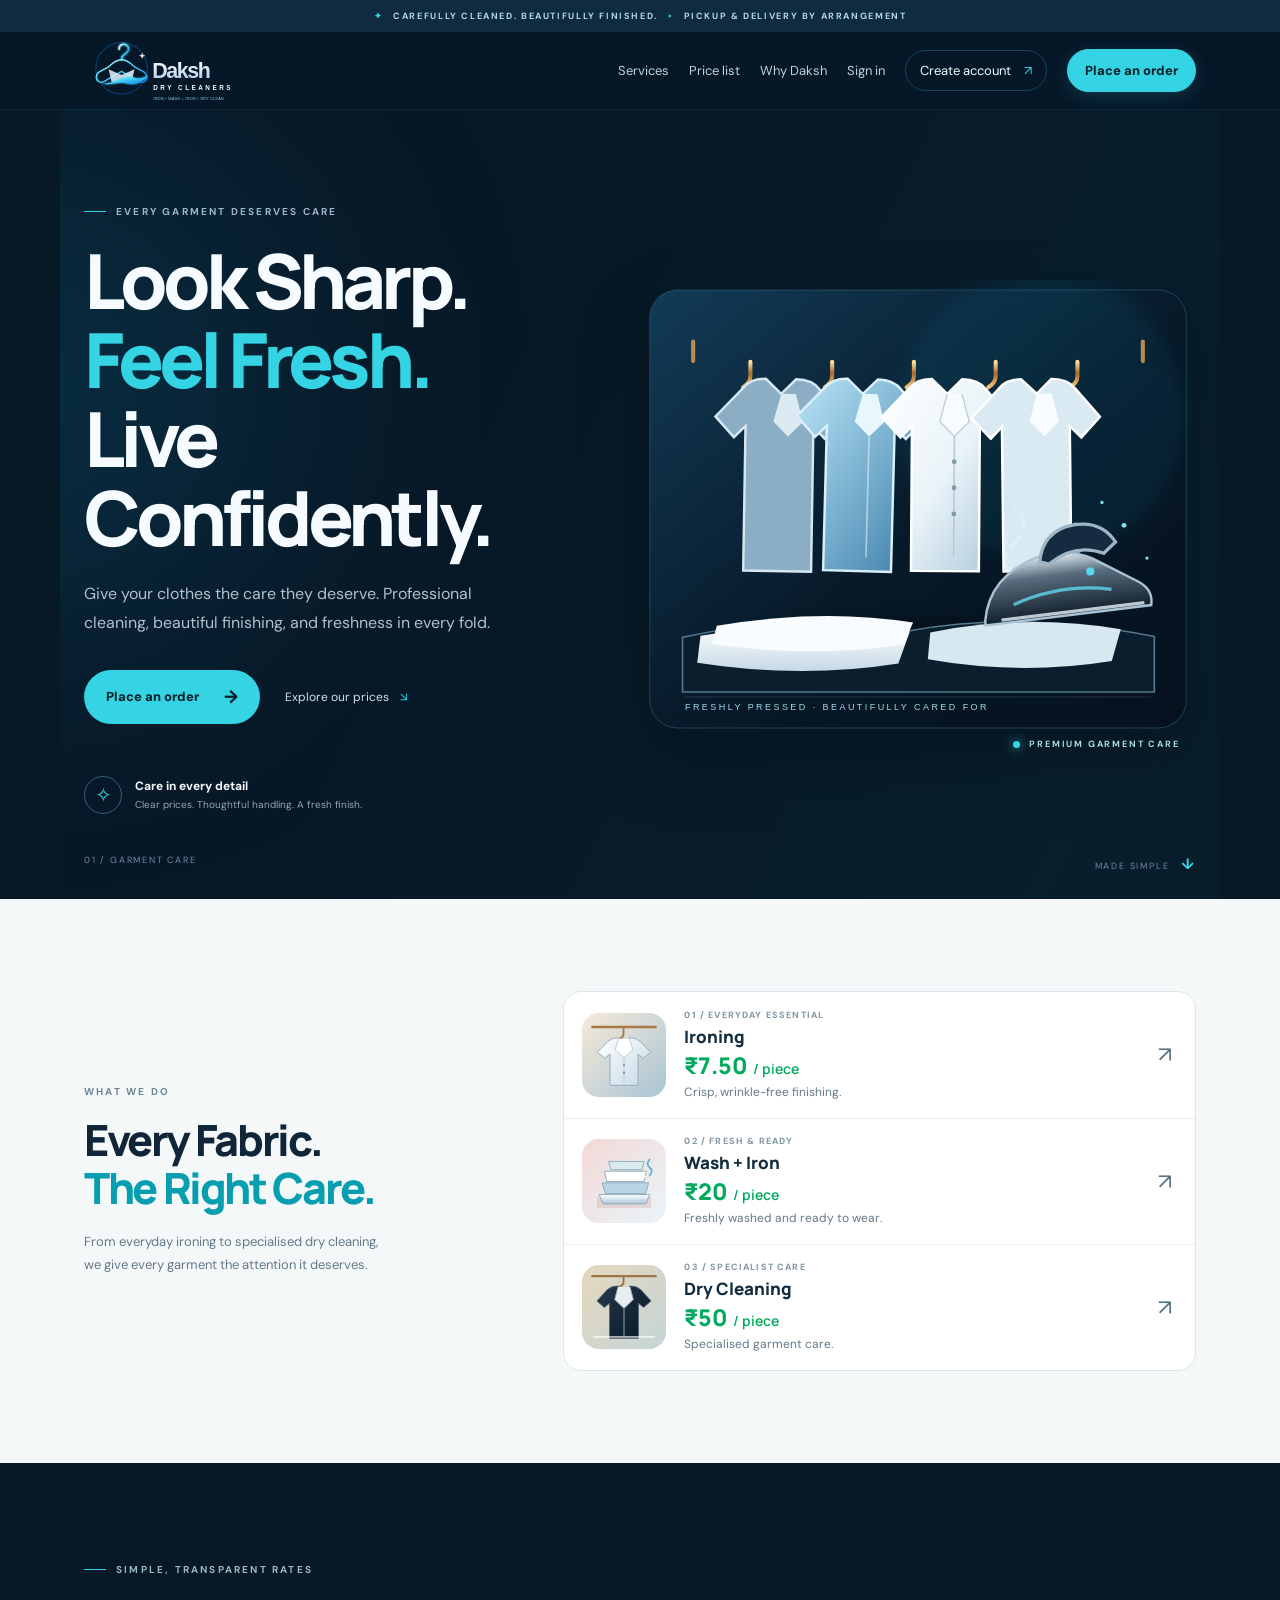
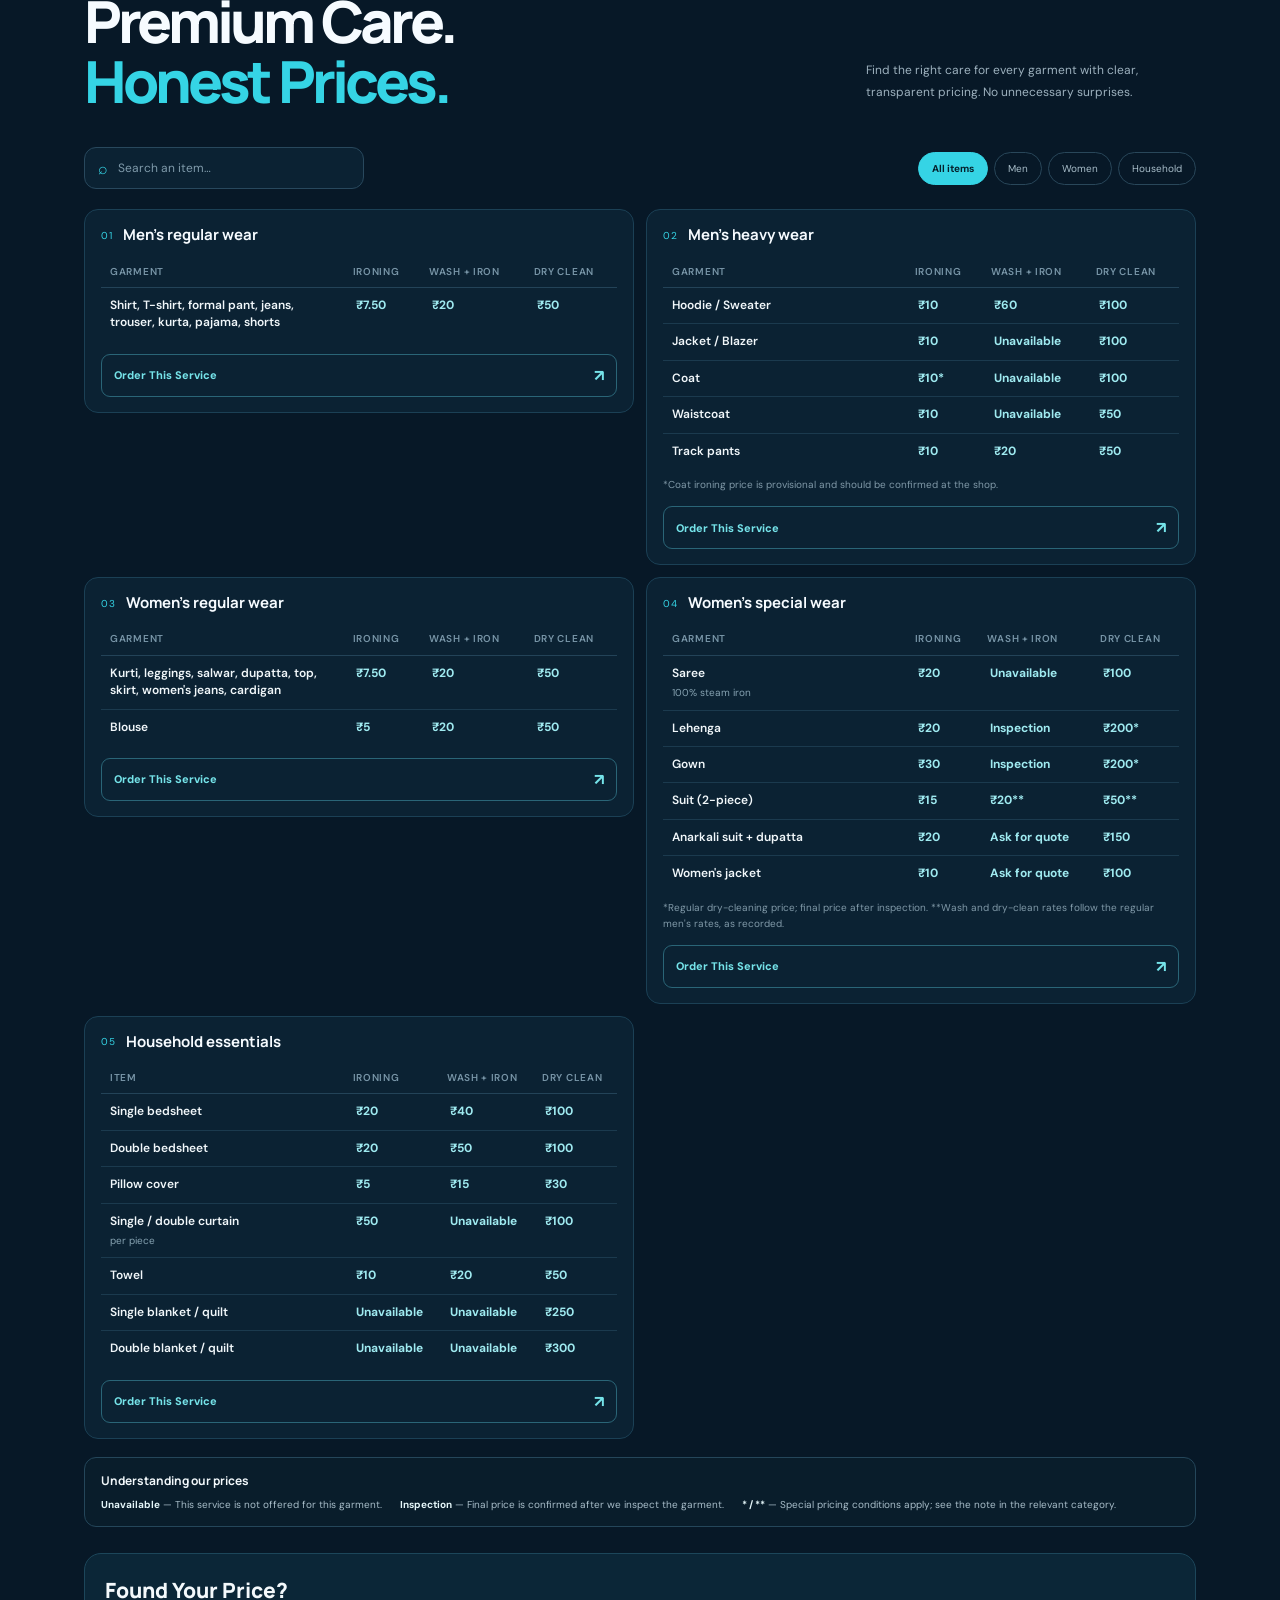
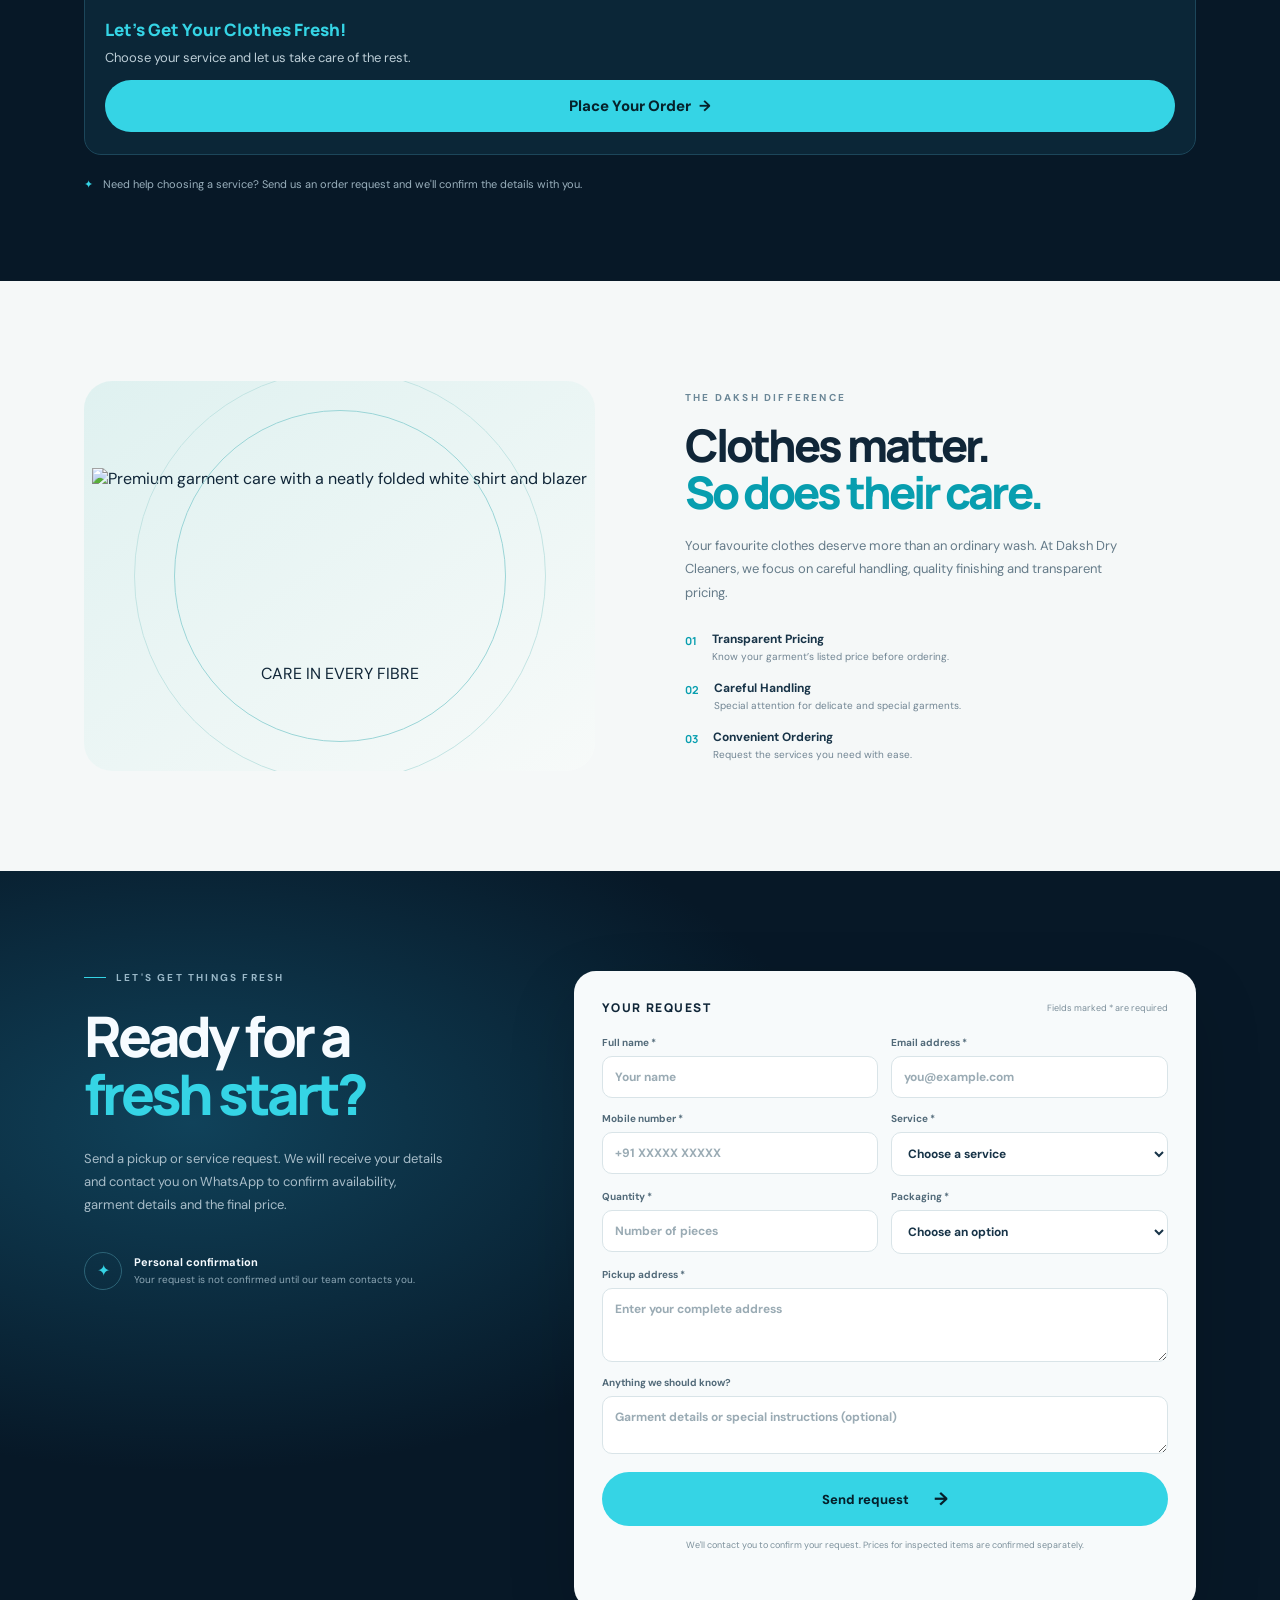
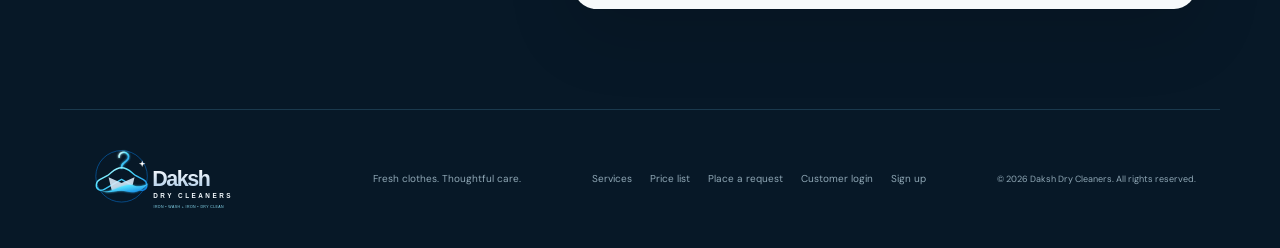
==== index.html @ 6910e859 "Replace about graphic and refine brand benefits" ====
<!doctype html>
<html lang="en">
<head>
  <meta charset="utf-8">
  <meta name="viewport" content="width=device-width, initial-scale=1">
  <meta name="theme-color" content="#071827">
  <meta name="description" content="Daksh Dry Cleaners — thoughtful garment care, transparent pricing and convenient order requests.">
  <title>Daksh Dry Cleaners | Fresh clothes, made simple</title>
  <link rel="preconnect" href="https://fonts.googleapis.com">
  <link rel="preconnect" href="https://fonts.gstatic.com" crossorigin>
  <link href="https://fonts.googleapis.com/css2?family=DM+Sans:wght@400;500;600;700&family=Manrope:wght@400;500;600;700;800&display=swap" rel="stylesheet">
  <link rel="icon" type="image/svg+xml" href="assets/daksh-logo.svg">
  <link rel="stylesheet" href="style.css">
</head>
<body>
  <div class="announcement"><span class="sparkle">✦</span> CAREFULLY CLEANED. BEAUTIFULLY FINISHED. <span class="announcement-dot">•</span> PICKUP & DELIVERY BY ARRANGEMENT</div>
  <header class="site-header">
    <a class="brand" href="#home" aria-label="Daksh Dry Cleaners home">
      <img class="brand-logo" src="assets/daksh-logo.svg" alt="Daksh Dry Cleaners">
      
    </a>
    <button class="menu-toggle" id="menuToggle" aria-label="Toggle navigation" aria-expanded="false">☰</button>
    <nav class="main-nav" id="mainNav">
      <a href="#services">Services</a><a href="#pricing">Price list</a><a href="#about">Why Daksh</a><a href="login.html">Sign in</a><a href="signup.html" class="nav-cta nav-secondary">Create account <span>↗</span></a><a href="#order" class="nav-cta nav-order">Place an order</a>
    </nav>
  </header>

  <main id="home">
    <section class="hero dark-section">
      <div class="hero-copy">
        <p class="eyebrow"><span></span> EVERY GARMENT DESERVES CARE</p>
        <h1>Look Sharp.<br><em>Feel Fresh.</em><br>Live Confidently.</h1>
        <p class="hero-lead">Give your clothes the care they deserve. Professional cleaning, beautiful finishing, and freshness in every fold.</p>
        <div class="hero-actions"><a class="button button-primary" href="#order">Place an order <span>→</span></a><a class="text-link" href="#pricing">Explore our prices <span>↘</span></a></div>
        <div class="hero-proof"><div class="proof-mark">✧</div><p><strong>Care in every detail</strong><small>Clear prices. Thoughtful handling. A fresh finish.</small></p></div>
      </div>
      <div class="hero-art laundry-hero-art" aria-label="Freshly pressed shirts on hangers beside a steaming iron">
        <img class="laundry-showcase" src="assets/laundry-showcase.svg" alt="Fresh shirts on hangers and a professional steam iron">
        <div class="showcase-caption"><span class="caption-dot"></span> PREMIUM GARMENT CARE</div>
      </div>
      <div class="hero-bottom"><span>01 / GARMENT CARE</span><span>MADE SIMPLE <b>↓</b></span></div>
    </section>

    <section class="service-strip light-section" id="services">
      <div class="section-intro"><p class="eyebrow eyebrow-light">WHAT WE DO</p><h2>Every Fabric.<br><em>The Right Care.</em></h2><p>From everyday ironing to specialised dry cleaning, we give every garment the attention it deserves.</p></div>
      <div class="service-grid service-list">
        <article class="service-tile service-card">
          <img class="service-photo" src="assets/service-ironing.svg" alt="Crisp white shirt ready for ironing">
          <div class="service-card-copy"><span class="service-number">01 / EVERYDAY ESSENTIAL</span><h3>Ironing</h3><strong class="service-price">₹7.50 <small>/ piece</small></strong><p>Crisp, wrinkle-free finishing.</p></div>
          <a class="service-arrow" href="#order" data-service="Iron" aria-label="Order ironing">↗</a>
        </article>
        <article class="service-tile service-card">
          <img class="service-photo" src="assets/service-wash.svg" alt="Freshly washed and neatly folded clothes">
          <div class="service-card-copy"><span class="service-number">02 / FRESH & READY</span><h3>Wash + Iron</h3><strong class="service-price">₹20 <small>/ piece</small></strong><p>Freshly washed and ready to wear.</p></div>
          <a class="service-arrow" href="#order" data-service="Wash" aria-label="Order wash and iron">↗</a>
        </article>
        <article class="service-tile service-card">
          <img class="service-photo" src="assets/service-dryclean.svg" alt="A dark formal garment prepared for dry cleaning">
          <div class="service-card-copy"><span class="service-number">03 / SPECIALIST CARE</span><h3>Dry Cleaning</h3><strong class="service-price">₹50 <small>/ piece</small></strong><p>Specialised garment care.</p></div>
          <a class="service-arrow" href="#order" data-service="Dry Clean" aria-label="Order dry cleaning">↗</a>
        </article>
      </div>
    </section>

    <section class="pricing-section dark-section" id="pricing">
      <div class="pricing-heading"><div><p class="eyebrow"><span></span> SIMPLE, TRANSPARENT RATES</p><h2>Premium Care.<br><em>Honest Prices.</em></h2></div><p>Find the right care for every garment with clear, transparent pricing. No unnecessary surprises.</p></div>
      <div class="price-controls">
        <label class="search-wrap"><span>⌕</span><input id="priceSearch" type="search" placeholder="Search an item…"></label>
        <div class="category-tabs" role="group" aria-label="Filter price list">
          <button class="category-tab active" data-category="all">All items</button><button class="category-tab" data-category="men">Men</button><button class="category-tab" data-category="women">Women</button><button class="category-tab" data-category="home">Household</button>
        </div>
      </div>
      <div id="priceGroups" class="price-groups" aria-live="polite">
        <section class="price-group" data-group="men"><div class="group-title"><span>01</span><h3>Men's regular wear</h3></div><div class="table-scroll"><table><thead><tr><th>Garment</th><th>Ironing</th><th>Wash + iron</th><th>Dry clean</th></tr></thead><tbody>
          <tr><td>Shirt, T-shirt, formal pant, jeans, trouser, kurta, pajama, shorts</td><td>₹7.50</td><td>₹20</td><td>₹50</td></tr>
        </tbody></table></div><a class="price-order-link" href="#order" data-price-group>Order This Service <span>↗</span></a></section>
        <section class="price-group" data-group="men"><div class="group-title"><span>02</span><h3>Men's heavy wear</h3></div><div class="table-scroll"><table><thead><tr><th>Garment</th><th>Ironing</th><th>Wash + iron</th><th>Dry clean</th></tr></thead><tbody>
          <tr><td>Hoodie / Sweater</td><td>₹10</td><td>₹60</td><td>₹100</td></tr><tr><td>Jacket / Blazer</td><td>₹10</td><td>Unavailable</td><td>₹100</td></tr><tr><td>Coat</td><td>₹10*</td><td>Unavailable</td><td>₹100</td></tr><tr><td>Waistcoat</td><td>₹10</td><td>Unavailable</td><td>₹50</td></tr><tr><td>Track pants</td><td>₹10</td><td>₹20</td><td>₹50</td></tr>
        </tbody></table></div><p class="table-note">*Coat ironing price is provisional and should be confirmed at the shop.</p><a class="price-order-link" href="#order" data-price-group>Order This Service <span>↗</span></a></section>
        <section class="price-group" data-group="women"><div class="group-title"><span>03</span><h3>Women's regular wear</h3></div><div class="table-scroll"><table><thead><tr><th>Garment</th><th>Ironing</th><th>Wash + iron</th><th>Dry clean</th></tr></thead><tbody>
          <tr><td>Kurti, leggings, salwar, dupatta, top, skirt, women's jeans, cardigan</td><td>₹7.50</td><td>₹20</td><td>₹50</td></tr><tr><td>Blouse</td><td>₹5</td><td>₹20</td><td>₹50</td></tr>
        </tbody></table></div><a class="price-order-link" href="#order" data-price-group>Order This Service <span>↗</span></a></section>
        <section class="price-group" data-group="women"><div class="group-title"><span>04</span><h3>Women's special wear</h3></div><div class="table-scroll"><table><thead><tr><th>Garment</th><th>Ironing</th><th>Wash + iron</th><th>Dry clean</th></tr></thead><tbody>
          <tr><td>Saree <small>100% steam iron</small></td><td>₹20</td><td>Unavailable</td><td>₹100</td></tr><tr><td>Lehenga</td><td>₹20</td><td>Inspection</td><td>₹200*</td></tr><tr><td>Gown</td><td>₹30</td><td>Inspection</td><td>₹200*</td></tr><tr><td>Suit (2-piece)</td><td>₹15</td><td>₹20**</td><td>₹50**</td></tr><tr><td>Anarkali suit + dupatta</td><td>₹20</td><td>Ask for quote</td><td>₹150</td></tr><tr><td>Women's jacket</td><td>₹10</td><td>Ask for quote</td><td>₹100</td></tr>
        </tbody></table></div><p class="table-note">*Regular dry-cleaning price; final price after inspection. **Wash and dry-clean rates follow the regular men's rates, as recorded.</p><a class="price-order-link" href="#order" data-price-group>Order This Service <span>↗</span></a></section>
        <section class="price-group" data-group="home"><div class="group-title"><span>05</span><h3>Household essentials</h3></div><div class="table-scroll"><table><thead><tr><th>Item</th><th>Ironing</th><th>Wash + iron</th><th>Dry clean</th></tr></thead><tbody>
          <tr><td>Single bedsheet</td><td>₹20</td><td>₹40</td><td>₹100</td></tr><tr><td>Double bedsheet</td><td>₹20</td><td>₹50</td><td>₹100</td></tr><tr><td>Pillow cover</td><td>₹5</td><td>₹15</td><td>₹30</td></tr><tr><td>Single / double curtain <small>per piece</small></td><td>₹50</td><td>Unavailable</td><td>₹100</td></tr><tr><td>Towel</td><td>₹10</td><td>₹20</td><td>₹50</td></tr><tr><td>Single blanket / quilt</td><td>Unavailable</td><td>Unavailable</td><td>₹250</td></tr><tr><td>Double blanket / quilt</td><td>Unavailable</td><td>Unavailable</td><td>₹300</td></tr>
        </tbody></table></div><a class="price-order-link" href="#order" data-price-group>Order This Service <span>↗</span></a></section>
      </div>
      <p id="priceNoResults" class="price-no-results" hidden>No garments found. Try another search or choose a different category.</p>
      <div class="pricing-legend" aria-label="Pricing terms">
        <strong>Understanding our prices</strong>
        <span><b>Unavailable</b> — This service is not offered for this garment.</span>
        <span><b>Inspection</b> — Final price is confirmed after we inspect the garment.</span>
        <span><b>* / **</b> — Special pricing conditions apply; see the note in the relevant category.</span>
      </div>
      <div class="pricing-cta">
        <h3>Found Your Price?</h3>
        <h4>Let's Get Your Clothes Fresh!</h4>
        <p>Choose your service and let us take care of the rest.</p>
        <a class="pricing-cta-button" href="#order">Place Your Order <span>→</span></a>
      </div>

      <p class="pricing-footnote"><span>✦</span> Need help choosing a service? Send us an order request and we'll confirm the details with you.</p>
    </section>

    <section class="promise-section light-section" id="about">
      <div class="promise-art promise-photo-art"><img class="promise-photo" src="https://static.wixstatic.com/media/299516_a796a33c3cb34e0bb1cefbde33486949~mv2.png/v1/fill/w_674%2Ch_606%2Cal_c%2Cq_90%2Cusm_0.66_1.00_0.01%2Cenc_avif%2Cquality_auto/DRY_CLEANING.png" alt="Premium garment care with a neatly folded white shirt and blazer"><span class="photo-label">CARE IN EVERY FIBRE</span></div>
      <div class="promise-copy"><p class="eyebrow eyebrow-light">THE DAKSH DIFFERENCE</p><h2>Clothes matter.<br><em>So does their care.</em></h2><p>Your favourite clothes deserve more than an ordinary wash. At Daksh Dry Cleaners, we focus on careful handling, quality finishing and transparent pricing.</p><div class="promise-points"><div><b>01</b><span><strong>Transparent Pricing</strong><small>Know your garment’s listed price before ordering.</small></span></div><div><b>02</b><span><strong>Careful Handling</strong><small>Special attention for delicate and special garments.</small></span></div><div><b>03</b><span><strong>Convenient Ordering</strong><small>Request the services you need with ease.</small></span></div></div></div>
    </section>

    <section class="order-section dark-section" id="order">
      <div class="order-copy"><p class="eyebrow"><span></span> LET'S GET THINGS FRESH</p><h2>Ready for a<br><em>fresh start?</em></h2><p>Send a pickup or service request. We will receive your details and contact you on WhatsApp to confirm availability, garment details and the final price.</p><div class="order-contact"><span>✦</span><p><strong>Personal confirmation</strong><small>Your request is not confirmed until our team contacts you.</small></p></div></div>
      <form id="orderForm" class="order-form">
        <div class="form-heading"><span>YOUR REQUEST</span><small>Fields marked * are required</small></div>
        <div class="form-row"><label>Full name *<input name="name" autocomplete="name" required placeholder="Your name"></label><label>Email address *<input name="email" type="email" autocomplete="email" required placeholder="you@example.com"></label></div>
        <div class="form-row"><label>Mobile number *<input name="mobile" autocomplete="tel" inputmode="tel" required placeholder="+91 XXXXX XXXXX"></label><label>Service *<select name="itemType" required><option value="">Choose a service</option><option value="Iron">Ironing</option><option value="Wash">Wash</option><option value="Dry Clean">Dry cleaning</option><option value="Other">Other / Need advice</option></select></label></div>
        <div class="form-row"><label>Quantity *<input name="quantity" type="number" min="1" step="1" required placeholder="Number of pieces"></label><label>Packaging *<select name="packaging" required><option value="">Choose an option</option><option value="No">No packaging</option><option value="Yes">Add packaging (+₹4 per order)</option></select></label></div>
        <label>Pickup address *<textarea name="address" rows="3" required placeholder="Enter your complete address"></textarea></label>
        <label>Anything we should know? <textarea name="notes" rows="2" placeholder="Garment details or special instructions (optional)"></textarea></label>
        <button class="button button-primary submit-button" type="submit">Send request <span>→</span></button>
        <p class="form-disclaimer">We'll contact you to confirm your request. Prices for inspected items are confirmed separately.</p>
        <p id="formMessage" class="form-message" role="status" aria-live="polite"></p>
      </form>
    </section>
  </main>

  <footer class="site-footer"><a class="brand footer-brand" href="#home"><img class="brand-logo footer-logo" src="assets/daksh-logo.svg" alt="Daksh Dry Cleaners"></a><p>Fresh clothes. Thoughtful care.</p><div class="footer-links"><a href="#services">Services</a><a href="#pricing">Price list</a><a href="#order">Place a request</a><a href="login.html">Customer login</a><a href="signup.html">Sign up</a></div><small>© <span id="year"></span> Daksh Dry Cleaners. All rights reserved.</small></footer>
  <script src="script.js"></script>
</body>
</html>
---- style.css ----
:root{--navy:#071827;--navy-2:#0d2639;--navy-3:#12354b;--cyan:#35d4e5;--cyan-soft:#b9f2f4;--ink:#102638;--muted:#607486;--paper:#f5f8f8;--white:#fff;--line:rgba(255,255,255,.12);--max:1160px}
*{box-sizing:border-box;margin:0;padding:0}
html{scroll-behavior:smooth;scroll-padding-top:88px}
body{font-family:"DM Sans",sans-serif;background:var(--navy);color:#f6fbff;overflow-x:hidden}
a{color:inherit;text-decoration:none}button,input,select,textarea{font:inherit}
.announcement{height:32px;display:flex;align-items:center;justify-content:center;gap:10px;padding:0 12px;background:#0e2b40;color:#b5d6e2;font-size:9px;font-weight:700;letter-spacing:.18em;text-align:center}.sparkle{color:var(--cyan)}.announcement-dot{color:var(--cyan)}
.site-header{height:78px;max-width:var(--max);margin:auto;padding:0 24px;display:flex;align-items:center;justify-content:space-between;position:relative;z-index:10;background:var(--navy)}
.brand{display:flex;align-items:center;gap:11px}.brand-icon{width:39px;height:39px;border:1px solid var(--cyan);border-radius:12px;display:grid;place-items:center;color:var(--cyan);font:800 22px "Manrope",sans-serif;position:relative}.brand-icon span{font-size:9px;position:absolute;right:4px;top:3px}.brand-name{font:800 15px "Manrope",sans-serif;letter-spacing:.12em}.brand-name small{display:block;color:#8da8b8;font:600 8px "DM Sans",sans-serif;letter-spacing:.27em;margin-top:3px}
.main-nav{display:flex;align-items:center;gap:32px;color:#c0d0da;font-size:13px}.main-nav>a:not(.nav-cta):hover,.footer-links a:hover{color:var(--cyan)}.nav-cta{padding:12px 17px;border:1px solid rgba(53,212,229,.5);border-radius:999px;color:#e8fdff}.nav-cta span{color:var(--cyan);margin-left:10px}.menu-toggle{display:none;background:none;border:0;color:white;font-size:25px}
.dark-section{background:var(--navy)}.light-section{background:var(--paper);color:var(--ink)}
.hero{max-width:var(--max);margin:auto;min-height:650px;padding:95px 24px 85px;display:grid;grid-template-columns:1fr 1fr;align-items:center;position:relative;isolation:isolate}.hero:before{content:"";position:absolute;z-index:-1;width:500px;height:500px;left:-280px;top:30px;border-radius:50%;background:#0d5470;filter:blur(130px);opacity:.35}
.hero-copy{max-width:540px;z-index:2}.eyebrow{font-size:10px;letter-spacing:.22em;font-weight:700;color:#9ab8c8;display:flex;align-items:center;gap:10px}.eyebrow>span{display:inline-block;width:22px;height:1px;background:var(--cyan)}.hero h1,.pricing-heading h2,.promise-copy h2,.order-copy h2{font:800 clamp(48px,6vw,76px)/1.04 "Manrope",sans-serif;letter-spacing:-.065em;margin:23px 0}.hero h1 em,.pricing-heading h2 em,.promise-copy h2 em,.order-copy h2 em{font-style:normal;color:var(--cyan)}.hero-lead{max-width:430px;color:#afc1cc;font-size:16px;line-height:1.8}.hero-actions{display:flex;align-items:center;gap:25px;margin-top:32px}.button{border:0;border-radius:999px;display:inline-flex;align-items:center;justify-content:center;gap:25px;padding:15px 22px;font-weight:800;font-size:13px;cursor:pointer;transition:transform .2s,box-shadow .2s}.button:hover{transform:translateY(-2px);box-shadow:0 12px 30px #35d4e533}.button-primary{background:var(--cyan);color:#05202b}.button-primary span{font-size:18px}.text-link{font-size:12px;color:#d1e1e8}.text-link span{color:var(--cyan);margin-left:8px}.hero-proof{display:flex;align-items:center;gap:13px;margin-top:52px}.proof-mark{width:38px;height:38px;border:1px solid #376175;border-radius:50%;display:grid;place-items:center;color:var(--cyan);font-size:20px}.hero-proof p strong,.hero-proof p small{display:block}.hero-proof p strong{font-size:12px}.hero-proof p small{font-size:10px;color:#8fa7b6;margin-top:4px}
.hero-art{height:430px;position:relative;display:grid;place-items:center}.art-glow{position:absolute;width:330px;height:330px;background:#0b7791;border-radius:50%;filter:blur(90px);opacity:.35}.orbit{position:absolute;border:1px solid rgba(123,222,232,.2);border-radius:50%;transform:rotate(-22deg)}.orbit-one{width:410px;height:280px}.orbit-two{width:330px;height:420px;transform:rotate(35deg)}.fabric{position:absolute;filter:drop-shadow(0 25px 35px #0006)}.fabric-back{width:270px;height:260px;background:linear-gradient(145deg,#c8e5e7,#5e9ca8);border-radius:48% 52% 24% 36%;transform:rotate(24deg) translate(38px,-6px)}.fabric-mid{width:260px;height:235px;background:linear-gradient(145deg,#f7f7ee,#b9d1d4);border-radius:40% 58% 25% 35%;transform:rotate(-17deg) translate(-20px,10px)}.fabric-front{width:230px;height:225px;background:linear-gradient(145deg,#1d7890,#0a3b56 72%);border:1px solid #74d8e0;border-radius:44% 30% 50% 26%;transform:rotate(7deg) translate(5px,18px);display:grid;place-items:center}.fabric-front span{font:800 21px/1.2 "Manrope",sans-serif;letter-spacing:.18em;color:#d9fbfa;text-align:center;transform:rotate(-7deg)}.art-stamp{position:absolute;right:5px;top:42px;border:1px solid #4b8394;border-radius:50%;width:105px;height:105px;display:grid;place-content:center;text-align:center;font-size:9px;line-height:1.5;letter-spacing:.12em;color:#c5e7e9;transform:rotate(10deg);background:#0b2638}.art-stamp span{font-size:20px;color:var(--cyan)}.art-caption{position:absolute;bottom:8px;letter-spacing:.23em;font-size:9px;color:#8eacba}.art-caption i{font-style:normal;color:var(--cyan);padding:0 7px}.hero-bottom{position:absolute;bottom:25px;left:24px;right:24px;display:flex;justify-content:space-between;color:#6f8c9d;font-size:9px;letter-spacing:.2em}.hero-bottom b{color:var(--cyan);font-size:15px;margin-left:8px}
.service-strip{padding:92px max(24px,calc((100% - var(--max))/2 + 24px));display:grid;grid-template-columns:.78fr 1.22fr;gap:75px;align-items:center}.eyebrow-light{color:#6b8797}.section-intro h2{font:800 43px/1.12 "Manrope",sans-serif;letter-spacing:-.055em;margin:18px 0}.section-intro h2 em,.promise-copy h2 em{font-style:normal;color:#079eaf}.section-intro>p:last-child{max-width:310px;color:#637989;font-size:13px;line-height:1.8}.service-grid{display:grid;gap:12px}.service-tile{display:grid;grid-template-columns:72px 1fr;gap:20px;align-items:center;padding:18px 20px;background:#fff;border:1px solid #e3ebed;border-radius:18px;box-shadow:0 8px 25px #15394a08}.service-icon{width:64px;height:64px;border-radius:16px;display:grid;place-items:center;font-size:32px}.iron-icon{background:#e5f6f7;color:#098e9d}.wash-icon{background:#e8f1fb;color:#4279a8}.dry-icon{background:#f1edf9;color:#7967a5}.service-tile span{font-size:9px;letter-spacing:.18em;color:#8ca0ad}.service-tile h3{font:800 17px "Manrope",sans-serif;margin:3px 0 4px}.service-tile p{font-size:11px;line-height:1.6;color:#708391}
.pricing-section{padding:100px 24px 90px;max-width:var(--max);margin:auto}.pricing-heading{display:flex;align-items:end;justify-content:space-between;gap:35px}.pricing-heading h2{font-size:58px;margin:15px 0 0}.pricing-heading>p{max-width:330px;color:#9db1be;font-size:12px;line-height:1.8;padding-bottom:8px}.price-controls{display:flex;justify-content:space-between;align-items:center;gap:18px;margin:36px 0 20px}.search-wrap{display:flex;align-items:center;gap:10px;width:min(280px,100%);border:1px solid #28485d;background:#0b2233;border-radius:12px;padding:0 13px;color:var(--cyan)}.search-wrap input{width:100%;background:none;border:0;outline:0;color:white;padding:12px 0;font-size:12px}.search-wrap input::placeholder{color:#7f9aaa}.category-tabs{display:flex;gap:6px;flex-wrap:wrap}.category-tab{border:1px solid #29475a;background:transparent;color:#a8bdc9;padding:9px 13px;border-radius:999px;font-size:10px;cursor:pointer}.category-tab.active,.category-tab:hover{background:var(--cyan);border-color:var(--cyan);color:#06212c;font-weight:700}.price-groups{display:grid;grid-template-columns:1fr 1fr;gap:14px}.price-group{background:#0b2233;border:1px solid #1b4055;border-radius:17px;padding:19px;min-width:0}.group-title{display:flex;align-items:center;gap:12px;margin-bottom:15px}.group-title>span{font-size:10px;color:var(--cyan);letter-spacing:.1em}.group-title h3{font:700 15px "Manrope",sans-serif}.table-scroll{overflow-x:auto}table{width:100%;border-collapse:collapse;text-align:left;min-width:440px}th{font-size:9px;letter-spacing:.07em;text-transform:uppercase;color:#7895a7;font-weight:600;padding:9px 8px;border-bottom:1px solid #234358}td{font-size:11px;color:#d5e2e8;padding:11px 8px;border-bottom:1px solid #1b3a4e;vertical-align:top}tbody tr:last-child td{border-bottom:0}td:first-child{width:47%;color:#f1f7fa;font-weight:600}td:not(:first-child){white-space:nowrap;color:#9feaf0;font-weight:700}td small{display:block;color:#86a2b1;font-size:9px;font-weight:400;margin-top:3px}.table-note{font-size:9px;color:#8099a8;line-height:1.6;margin-top:10px}.pricing-footnote{margin-top:22px;color:#9ab0bd;font-size:11px}.pricing-footnote span{color:var(--cyan);margin-right:7px}.price-group[hidden]{display:none}
.promise-section{padding:100px max(24px,calc((100% - var(--max))/2 + 24px));display:grid;grid-template-columns:1fr 1fr;gap:90px;align-items:center}.promise-art{min-height:390px;position:relative;display:grid;place-items:center;background:linear-gradient(145deg,#dff1f0,#f7faf9);border-radius:28px;overflow:hidden}.promise-art:before,.promise-art:after{content:"";position:absolute;border:1px solid #9bd5d7;border-radius:50%;width:330px;height:330px}.promise-art:after{width:410px;height:410px;border-color:#c3e4e3}.promise-circle{width:230px;height:230px;border-radius:50%;background:linear-gradient(145deg,#0e4d64,#082d43);display:flex;flex-direction:column;align-items:center;justify-content:center;position:relative;z-index:1;box-shadow:0 22px 55px #164f5b30;color:#d9f6f5}.promise-circle span{color:var(--cyan);font-size:25px}.promise-circle strong{font:800 25px/1.15 "Manrope",sans-serif;letter-spacing:.1em;text-align:center;margin:8px 0}.promise-circle small{font-size:7px;letter-spacing:.2em;color:#92c3c9}.promise-spark{position:absolute;z-index:2;color:#159dad}.spark-a{top:55px;left:60px;font-size:25px}.spark-b{right:65px;bottom:60px;font-size:30px}.promise-copy h2{font-size:45px;color:var(--ink);margin:18px 0}.promise-copy>p:not(.eyebrow){font-size:13px;line-height:1.8;color:#657b89;max-width:440px}.promise-points{margin-top:27px;display:grid;gap:17px}.promise-points>div{display:flex;gap:15px;align-items:flex-start}.promise-points>div>b{font:700 11px "Manrope",sans-serif;color:#079eaf;padding-top:2px}.promise-points strong,.promise-points small{display:block}.promise-points strong{font-size:12px;color:#183448}.promise-points small{font-size:10px;color:#718593;margin-top:3px}
.order-section{padding:100px max(24px,calc((100% - var(--max))/2 + 24px));display:grid;grid-template-columns:.8fr 1.2fr;gap:75px;align-items:start;background:radial-gradient(ellipse at 15% 30%,#10425a 0,transparent 42%),var(--navy)}.order-copy h2{font-size:56px}.order-copy>p:not(.eyebrow){max-width:360px;color:#a8bdc9;font-size:13px;line-height:1.8}.order-contact{display:flex;gap:12px;align-items:center;margin-top:35px}.order-contact>span{width:38px;height:38px;border:1px solid #2d6477;color:var(--cyan);display:grid;place-items:center;border-radius:50%}.order-contact strong,.order-contact small{display:block}.order-contact strong{font-size:11px}.order-contact small{font-size:10px;color:#8da7b5;margin-top:4px}.order-form{background:#f7fafb;color:var(--ink);border-radius:22px;padding:28px;box-shadow:0 25px 70px #0002}.form-heading{display:flex;justify-content:space-between;align-items:center;margin-bottom:20px}.form-heading>span{font:800 12px "Manrope",sans-serif;letter-spacing:.13em}.form-heading small{font-size:9px;color:#7b8e9a}.form-row{display:grid;grid-template-columns:1fr 1fr;gap:13px}.order-form label{display:block;font-size:10px;font-weight:700;color:#526a79;margin-bottom:14px}.order-form input,.order-form select,.order-form textarea{display:block;width:100%;margin-top:7px;border:1px solid #d9e4e8;background:white;border-radius:10px;padding:12px;color:#183448;outline:none;font-size:12px}.order-form input:focus,.order-form select:focus,.order-form textarea:focus{border-color:#13aebd;box-shadow:0 0 0 3px #13aebd18}.order-form textarea{resize:vertical}.order-form input::placeholder,.order-form textarea::placeholder{color:#9aabb4}.submit-button{width:100%;margin-top:4px}.form-disclaimer{font-size:9px;line-height:1.6;color:#7c909b;text-align:center;margin-top:12px}.form-message{font-size:11px;text-align:center;margin-top:12px;min-height:16px;color:#167d72}
.site-footer{max-width:var(--max);margin:auto;padding:34px 24px;display:flex;align-items:center;justify-content:space-between;gap:20px;color:#8fa7b5;border-top:1px solid #1a394d}.footer-brand .brand-icon{width:32px;height:32px;font-size:17px}.footer-brand .brand-name{font-size:12px}.footer-brand .brand-name small{font-size:7px}.site-footer>p{font-size:10px}.footer-links{display:flex;gap:18px;font-size:10px}.site-footer>small{font-size:9px}
@media(max-width:850px){.hero{min-height:590px}.hero h1{font-size:57px}.hero-art{transform:scale(.85);margin-left:-20px}.service-strip{gap:35px}.promise-section{gap:45px}.order-section{gap:40px}.pricing-heading h2{font-size:49px}}
@media(max-width:680px){.announcement{font-size:8px;letter-spacing:.1em}.site-header{height:68px;padding:0 18px}.menu-toggle{display:block}.main-nav{display:none;position:absolute;top:62px;left:10px;right:10px;background:#0d2639;border:1px solid #24485d;border-radius:16px;padding:17px;flex-direction:column;align-items:stretch;gap:18px}.main-nav.open{display:flex}.nav-cta{text-align:center}.hero{display:flex;flex-direction:column;align-items:flex-start;min-height:0;padding:78px 22px 50px;overflow:hidden}.hero-copy{width:100%}.hero h1{font-size:clamp(46px,12vw,65px);margin:18px 0}.hero-lead{font-size:14px;max-width:360px}.hero-actions{gap:17px;flex-wrap:wrap}.hero-proof{margin-top:30px}.hero-art{width:100%;height:310px;transform:scale(.78);transform-origin:center top;margin:28px 0 -50px}.art-stamp{right:0}.hero-bottom{position:static;width:100%;margin-top:20px}.service-strip,.promise-section,.order-section{padding:70px 20px;grid-template-columns:1fr;gap:35px}.section-intro h2{font-size:39px}.service-tile{grid-template-columns:58px 1fr;padding:14px}.service-icon{width:54px;height:54px}.pricing-section{padding:70px 18px}.pricing-heading{display:block}.pricing-heading h2{font-size:47px}.pricing-heading>p{margin-top:14px}.price-controls{display:block;margin:25px 0 17px}.search-wrap{width:100%;margin-bottom:12px}.category-tabs{gap:5px}.category-tab{padding:8px 11px}.price-groups{grid-template-columns:1fr}.promise-art{min-height:320px}.promise-copy h2{font-size:39px}.order-copy h2{font-size:49px}.order-form{padding:20px}.form-row{grid-template-columns:1fr;gap:0}.site-footer{padding:30px 20px;display:grid;grid-template-columns:1fr 1fr;gap:20px}.site-footer>p{grid-column:2;grid-row:1;text-align:right}.footer-links{grid-column:1/-1;flex-wrap:wrap}.site-footer>small{grid-column:1/-1}}
@media(prefers-reduced-motion:reduce){html{scroll-behavior:auto}*,*::before,*::after{transition:none!important;animation:none!important}}


/* Motion direction: cinematic, fluid and lightweight */
body::before{content:"";position:fixed;inset:0;z-index:-1;pointer-events:none;opacity:.12;background-image:radial-gradient(#8cecf0 0.7px,transparent .7px);background-size:28px 28px;mask-image:linear-gradient(to bottom,black,transparent 72%)}
.announcement{position:relative;overflow:hidden}
.announcement::after{content:"";position:absolute;inset:0 auto 0 -35%;width:25%;background:linear-gradient(90deg,transparent,#ffffff22,transparent);transform:skewX(-20deg);animation:announcementSweep 7s ease-in-out infinite}
.hero{overflow:hidden}
.hero::after{content:"";position:absolute;z-index:-1;inset:0;background:linear-gradient(115deg,transparent 20%,#1aa3b20b 50%,transparent 80%);background-size:200% 100%;animation:ambientSweep 12s linear infinite}
.hero-copy>*{animation:heroRise .85s both;opacity:0}
.hero-copy .eyebrow{animation-delay:.12s}.hero-copy h1{animation-delay:.24s}.hero-copy .hero-lead{animation-delay:.38s}.hero-copy .hero-actions{animation-delay:.5s}.hero-copy .hero-proof{animation-delay:.62s}
.hero-art{animation:artAppear 1.2s .2s both}
.art-glow{animation:glowPulse 6s ease-in-out infinite alternate}
.orbit-one{animation:orbitDrift 18s linear infinite}
.orbit-two{animation:orbitDrift 24s linear infinite reverse}
.fabric-back{animation:fabricFloat 7s ease-in-out infinite}
.fabric-mid{animation:fabricFloat 8s ease-in-out -2s infinite reverse}
.fabric-front{animation:fabricFloat 6s ease-in-out -1s infinite}
.art-stamp{animation:stampFloat 5s ease-in-out infinite}
.button-primary{position:relative;overflow:hidden;isolation:isolate}
.button-primary::after{content:"";position:absolute;inset:-50% auto -50% -45%;width:35%;z-index:-1;background:#ffffff70;transform:skewX(-24deg);transition:left .55s ease}
.button-primary:hover::after{left:125%}
.service-tile,.price-group,.promise-art,.order-form{transition:transform .35s cubic-bezier(.2,.8,.2,1),box-shadow .35s,border-color .35s}
.service-tile:hover{transform:translateY(-7px) scale(1.015);box-shadow:0 20px 45px #15394a16;border-color:#b7e6e7}
.service-icon{transition:transform .35s}.service-tile:hover .service-icon{transform:rotate(-9deg) scale(1.1)}
.price-group:hover{transform:translateY(-4px);border-color:#3a8292;box-shadow:0 16px 35px #0002}
.promise-art::before{animation:ringPulse 8s ease-in-out infinite}.promise-art::after{animation:ringPulse 8s ease-in-out -4s infinite}
.promise-circle{animation:promiseFloat 6s ease-in-out infinite}
.promise-spark{animation:sparkTwinkle 3.5s ease-in-out infinite alternate}.spark-b{animation-delay:-1.7s}
.order-form{animation:formGlow 7s ease-in-out infinite}
.reveal{opacity:0;transform:translateY(28px);transition:opacity .75s ease,transform .75s cubic-bezier(.2,.75,.25,1)}
.reveal.is-visible{opacity:1;transform:translateY(0)}
.reveal-delay-1{transition-delay:.12s}.reveal-delay-2{transition-delay:.24s}.reveal-delay-3{transition-delay:.36s}
@keyframes heroRise{from{opacity:0;transform:translateY(24px)}to{opacity:1;transform:translateY(0)}}
@keyframes artAppear{from{opacity:0;transform:translateY(25px) scale(.92)}to{opacity:1;transform:translateY(0) scale(1)}}
@keyframes fabricFloat{0%,100%{translate:0 0}50%{translate:0 -13px}}
@keyframes stampFloat{0%,100%{translate:0 0;rotate:0deg}50%{translate:0 -10px;rotate:5deg}}
@keyframes orbitDrift{from{rotate:0deg}to{rotate:360deg}}
@keyframes glowPulse{from{transform:scale(.88);opacity:.22}to{transform:scale(1.15);opacity:.48}}
@keyframes ambientSweep{from{background-position:100% 0}to{background-position:-100% 0}}
@keyframes announcementSweep{0%,65%{left:-35%}100%{left:130%}}
@keyframes ringPulse{0%,100%{transform:scale(.96);opacity:.55}50%{transform:scale(1.05);opacity:1}}
@keyframes promiseFloat{0%,100%{transform:translateY(0)}50%{transform:translateY(-9px)}}
@keyframes sparkTwinkle{from{transform:scale(.75) rotate(-15deg);opacity:.45}to{transform:scale(1.15) rotate(15deg);opacity:1}}
@keyframes formGlow{0%,100%{box-shadow:0 25px 70px #0002}50%{box-shadow:0 25px 70px #21b6c21c}}
@media(max-width:680px){.hero-art{animation:none}.fabric-back,.fabric-mid,.fabric-front{animation-duration:9s}.service-tile:hover,.price-group:hover{transform:none}.reveal{transform:translateY(16px)}}
@media(prefers-reduced-motion:reduce){.hero-copy>*,.hero-art,.art-glow,.orbit-one,.orbit-two,.fabric-back,.fabric-mid,.fabric-front,.art-stamp,.promise-circle,.promise-spark,.promise-art::before,.promise-art::after,.order-form,.announcement::after{animation:none!important}.reveal{opacity:1;transform:none;transition:none}}

.brand{gap:0}.brand-logo{display:block;width:190px;height:62px;object-fit:contain;object-position:left center}.footer-logo{width:190px;height:58px}@media(max-width:680px){.brand-logo{width:158px;height:54px}.footer-logo{width:175px}}

.hero-tagline-last{display:inline-block;font-size:.52em;line-height:1.18;letter-spacing:-.045em;color:#f6fbff;margin-top:8px}@media(max-width:680px){.hero-tagline-last{font-size:.56em;max-width:100%}}

/* Hero headline: three confident, balanced lines */
.hero h1{max-width:560px}.hero h1 em{color:var(--cyan)}
@media(max-width:680px){.hero h1{font-size:clamp(42px,10.5vw,62px);letter-spacing:-.06em}}

/* Refined sticky header and primary order action */
.site-header{position:sticky;top:0;z-index:100;max-width:none;padding-left:max(24px,calc((100% - var(--max))/2 + 24px));padding-right:max(24px,calc((100% - var(--max))/2 + 24px));background:rgba(7,24,39,.95);border-bottom:1px solid rgba(53,212,229,.08);transition:box-shadow .25s,border-color .25s,background .25s}
.site-header.is-scrolled{background:rgba(7,24,39,.98);box-shadow:0 12px 32px rgba(0,0,0,.24);border-color:rgba(53,212,229,.22)}
.brand-logo{width:218px;height:70px;object-fit:contain}
.main-nav{gap:20px}
.main-nav .nav-secondary{border-color:rgba(53,212,229,.25);padding:11px 14px}
.main-nav .nav-order{background:var(--cyan);color:#06222b;border-color:var(--cyan);font-weight:800;box-shadow:0 5px 18px rgba(53,212,229,.16);transition:transform .2s,box-shadow .2s,background .2s}
.main-nav .nav-order:hover{background:#8df2f5;transform:translateY(-2px);box-shadow:0 8px 24px rgba(53,212,229,.3)}
@media(max-width:850px){.main-nav{gap:12px;font-size:12px}.brand-logo{width:186px}}
@media(max-width:680px){.site-header{padding:0 18px}.brand-logo{width:180px;height:62px}.main-nav{gap:14px}.main-nav .nav-order{display:block;text-align:center}.main-nav .nav-secondary{text-align:center}}
@media(prefers-reduced-motion:reduce){.site-header,.main-nav .nav-order{transition:none}}

/* Real laundry imagery replaces the abstract floating shapes */
.laundry-hero-art{height:490px;display:flex;align-items:center;justify-content:center;position:relative;isolation:isolate}
.laundry-showcase{display:block;width:min(100%,620px);height:auto;max-height:490px;object-fit:contain;filter:drop-shadow(0 28px 35px rgba(0,0,0,.28));animation:showcaseFloat 7s ease-in-out infinite}
.showcase-caption{position:absolute;bottom:4px;right:3%;display:flex;align-items:center;gap:9px;color:#a9dce7;font-size:9px;font-weight:700;letter-spacing:.2em}
.caption-dot{width:7px;height:7px;border-radius:50%;background:var(--cyan);box-shadow:0 0 12px var(--cyan);animation:captionPulse 2s ease-in-out infinite}
@keyframes showcaseFloat{0%,100%{transform:translateY(0)}50%{transform:translateY(-9px)}}
@keyframes captionPulse{0%,100%{opacity:.55;box-shadow:0 0 5px var(--cyan)}50%{opacity:1;box-shadow:0 0 15px var(--cyan)}}
@media(max-width:850px){.laundry-hero-art{height:420px}.laundry-showcase{max-height:420px}}
@media(max-width:680px){.laundry-hero-art{height:auto;min-height:280px;width:100%;margin:22px 0 0}.laundry-showcase{width:110%;max-width:none;max-height:none}.showcase-caption{bottom:-4px;right:2%;font-size:8px}}
@media(prefers-reduced-motion:reduce){.laundry-showcase,.caption-dot{animation:none}}

/* Service cards: value-led rows inspired by the approved reference */
.service-list{gap:0;border:1px solid #dce7e9;border-radius:18px;overflow:hidden;background:#fff}
.service-list .service-card{grid-template-columns:86px minmax(0,1fr) 28px;gap:16px;min-height:126px;padding:15px 18px;border:0;border-radius:0;box-shadow:none;background:transparent;position:relative}
.service-list .service-card+.service-card{border-top:1px solid #e8eff0}
.service-photo{width:84px;height:84px;object-fit:cover;border-radius:17px;background:#eaf1f4}
.service-card-copy{min-width:0}
.service-card-copy .service-number{display:block;font-size:9px;letter-spacing:.13em;color:#8095a2;font-weight:700}
.service-card-copy h3{font:800 17px "Manrope",sans-serif;margin:4px 0 3px;color:#102c3e}
.service-price{display:block;color:#00a95c;font:800 23px "Manrope",sans-serif;line-height:1.25;margin:3px 0}
.service-price small{font-size:14px;font-weight:600}
.service-card-copy p{font-size:12px;line-height:1.5;color:#647985;margin:3px 0 0}
.service-arrow{width:32px;height:32px;display:grid;place-items:center;border-radius:50%;color:#54717f;font-size:22px;text-decoration:none;transition:background .2s,color .2s,transform .2s}
.service-arrow:hover{background:#e2f8f5;color:#009e68;transform:translate(2px,-2px)}
.service-list .service-card:hover{transform:none;box-shadow:inset 3px 0 #17c7c4;background:#fbfefe}
@media(max-width:600px){.service-list .service-card{grid-template-columns:70px minmax(0,1fr) 24px;gap:12px;min-height:108px;padding:13px 12px}.service-photo{width:68px;height:68px;border-radius:14px}.service-card-copy h3{font-size:15px}.service-price{font-size:20px}.service-card-copy p{font-size:11px}}

/* Compact pricing cards with clearer garment-to-price scanning */
.price-groups{align-items:start;gap:12px}
.price-group{height:fit-content;align-self:start;padding:15px 16px;border-radius:14px}
.group-title{margin-bottom:10px;gap:10px}
.group-title h3{font-size:15px;line-height:1.35;margin:0}
.table-scroll{border-radius:8px}
table{min-width:420px}
th{font-size:10px;padding:9px 9px;line-height:1.35}
td{font-size:12px;padding:9px 9px;line-height:1.45}
td:first-child{padding-right:14px}
td:not(:first-child){padding-left:12px}
td small{font-size:10px;margin-top:4px}
.table-note{font-size:10px;margin-top:8px}
.price-no-results{margin:20px 0;padding:18px;border:1px dashed #3a6074;border-radius:12px;color:#b7cbd5;text-align:center;font-size:13px}
.price-no-results[hidden]{display:none}
@media(max-width:680px){.pricing-section{padding:68px 18px}.pricing-heading h2{font-size:clamp(36px,9vw,48px)}.price-groups{grid-template-columns:1fr}.price-group{padding:14px}.price-controls{align-items:stretch;flex-direction:column}.search-wrap{width:100%}}

mark.price-match{background:#b7f5dd;color:#063b2a;border-radius:3px;padding:0 2px;font-weight:800}

.price-order-link{display:flex;justify-content:space-between;align-items:center;margin-top:13px;padding:10px 12px;border:1px solid #2a6577;border-radius:9px;color:#75e3e9;text-decoration:none;font-size:11px;font-weight:800;transition:background .2s,border-color .2s,transform .2s}
.price-order-link:hover{background:#10394a;border-color:var(--cyan);transform:translateY(-1px)}
.price-order-link span{font-size:16px}
.pricing-legend{display:flex;flex-wrap:wrap;gap:8px 18px;margin-top:18px;padding:14px 16px;border:1px solid #24465a;border-radius:12px;background:#091d2b}
.pricing-legend strong{width:100%;font:700 12px "Manrope",sans-serif;color:#f2f8fb}
.pricing-legend span{font-size:10px;line-height:1.55;color:#a8bdc9}
.pricing-legend b{color:#e5f7fa}
.pricing-cta{margin-top:26px;padding:22px 20px;border-radius:17px;background:#0b2637;border:1px solid #1c465a}
.pricing-cta h3{margin:0;color:#f4f9fc;font:800 21px "Manrope",sans-serif}
.pricing-cta h4{margin:14px 0 8px;color:var(--cyan);font:800 17px "Manrope",sans-serif}
.pricing-cta p{margin:0 0 14px;color:#bdced7;font-size:13px}
.pricing-cta-button{display:flex;align-items:center;justify-content:center;gap:8px;width:100%;padding:16px 20px;border-radius:999px;background:var(--cyan);color:#06222b;text-decoration:none;font-weight:800;font-size:15px;transition:transform .2s,box-shadow .2s}
.pricing-cta-button:hover{transform:translateY(-2px);box-shadow:0 9px 24px #2bc5d444}
@media(max-width:680px){.pricing-legend{display:grid;gap:7px}.pricing-cta{padding:18px 15px}}
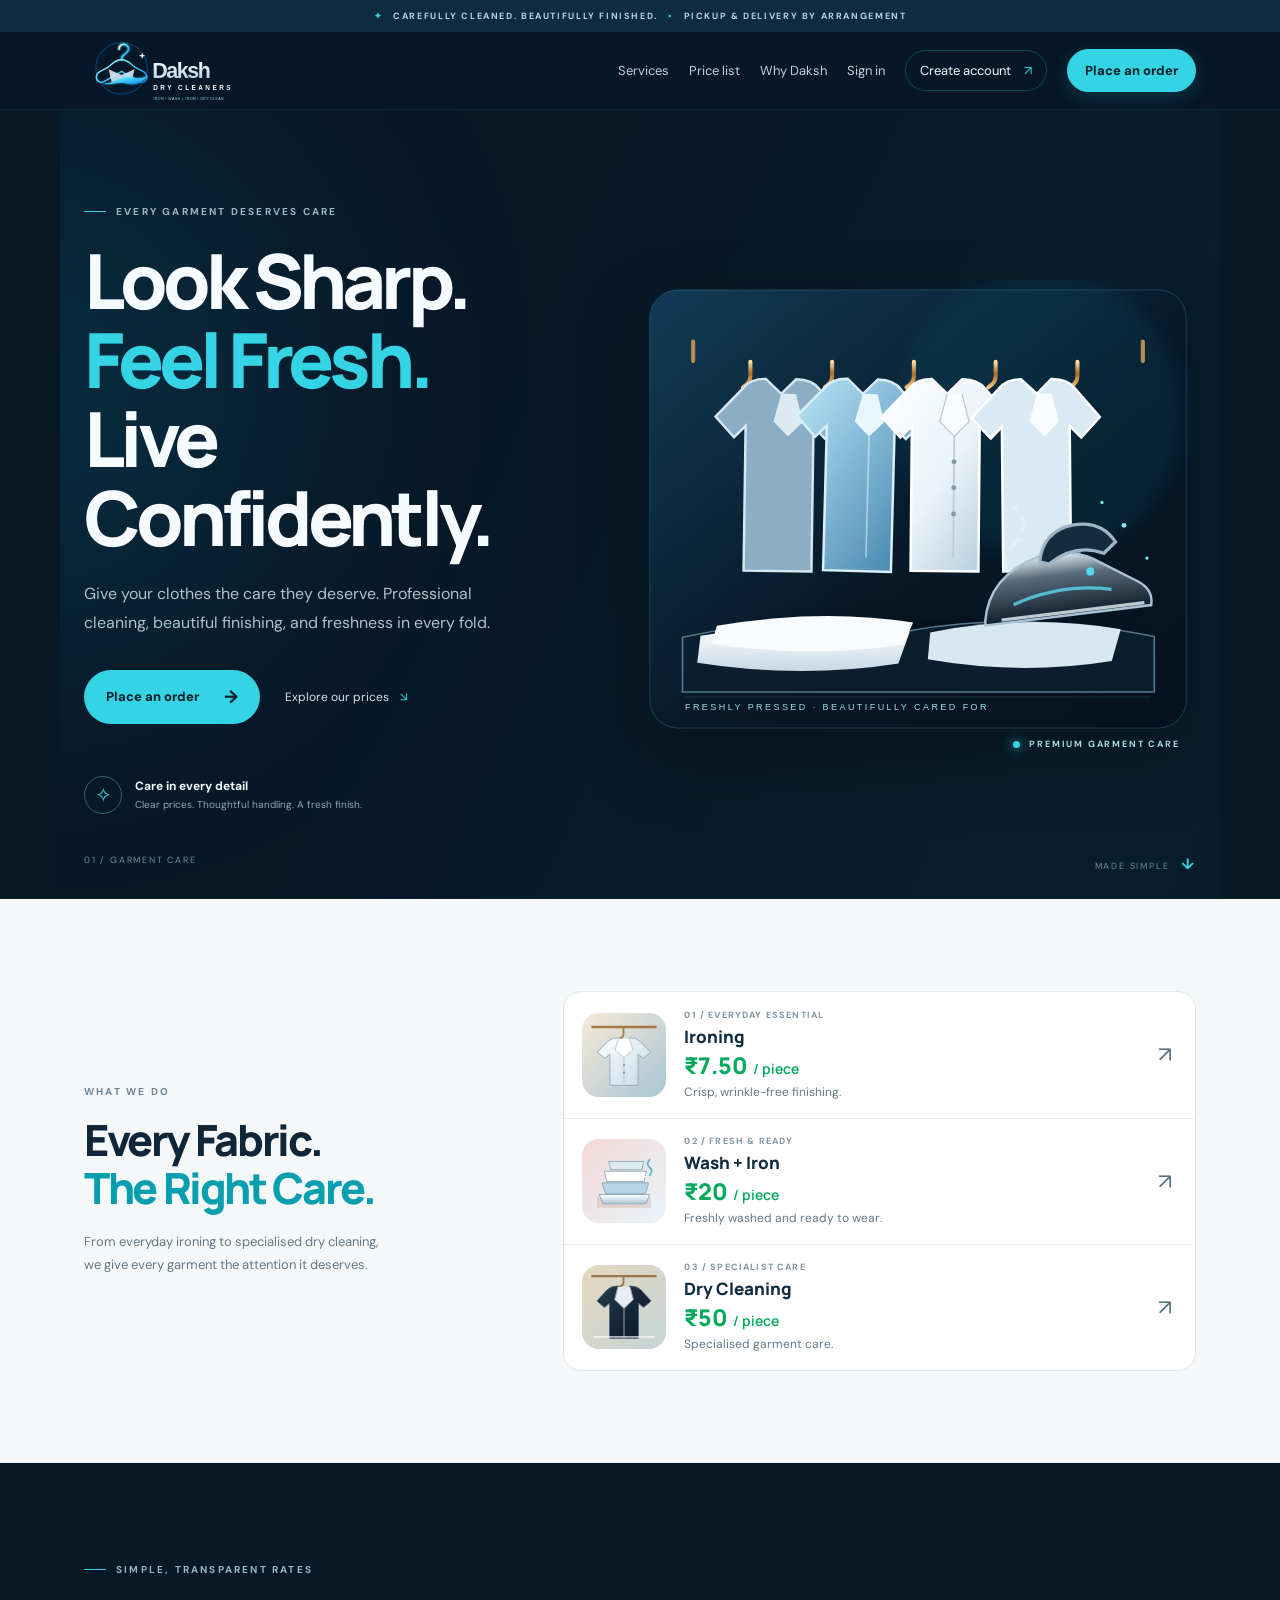
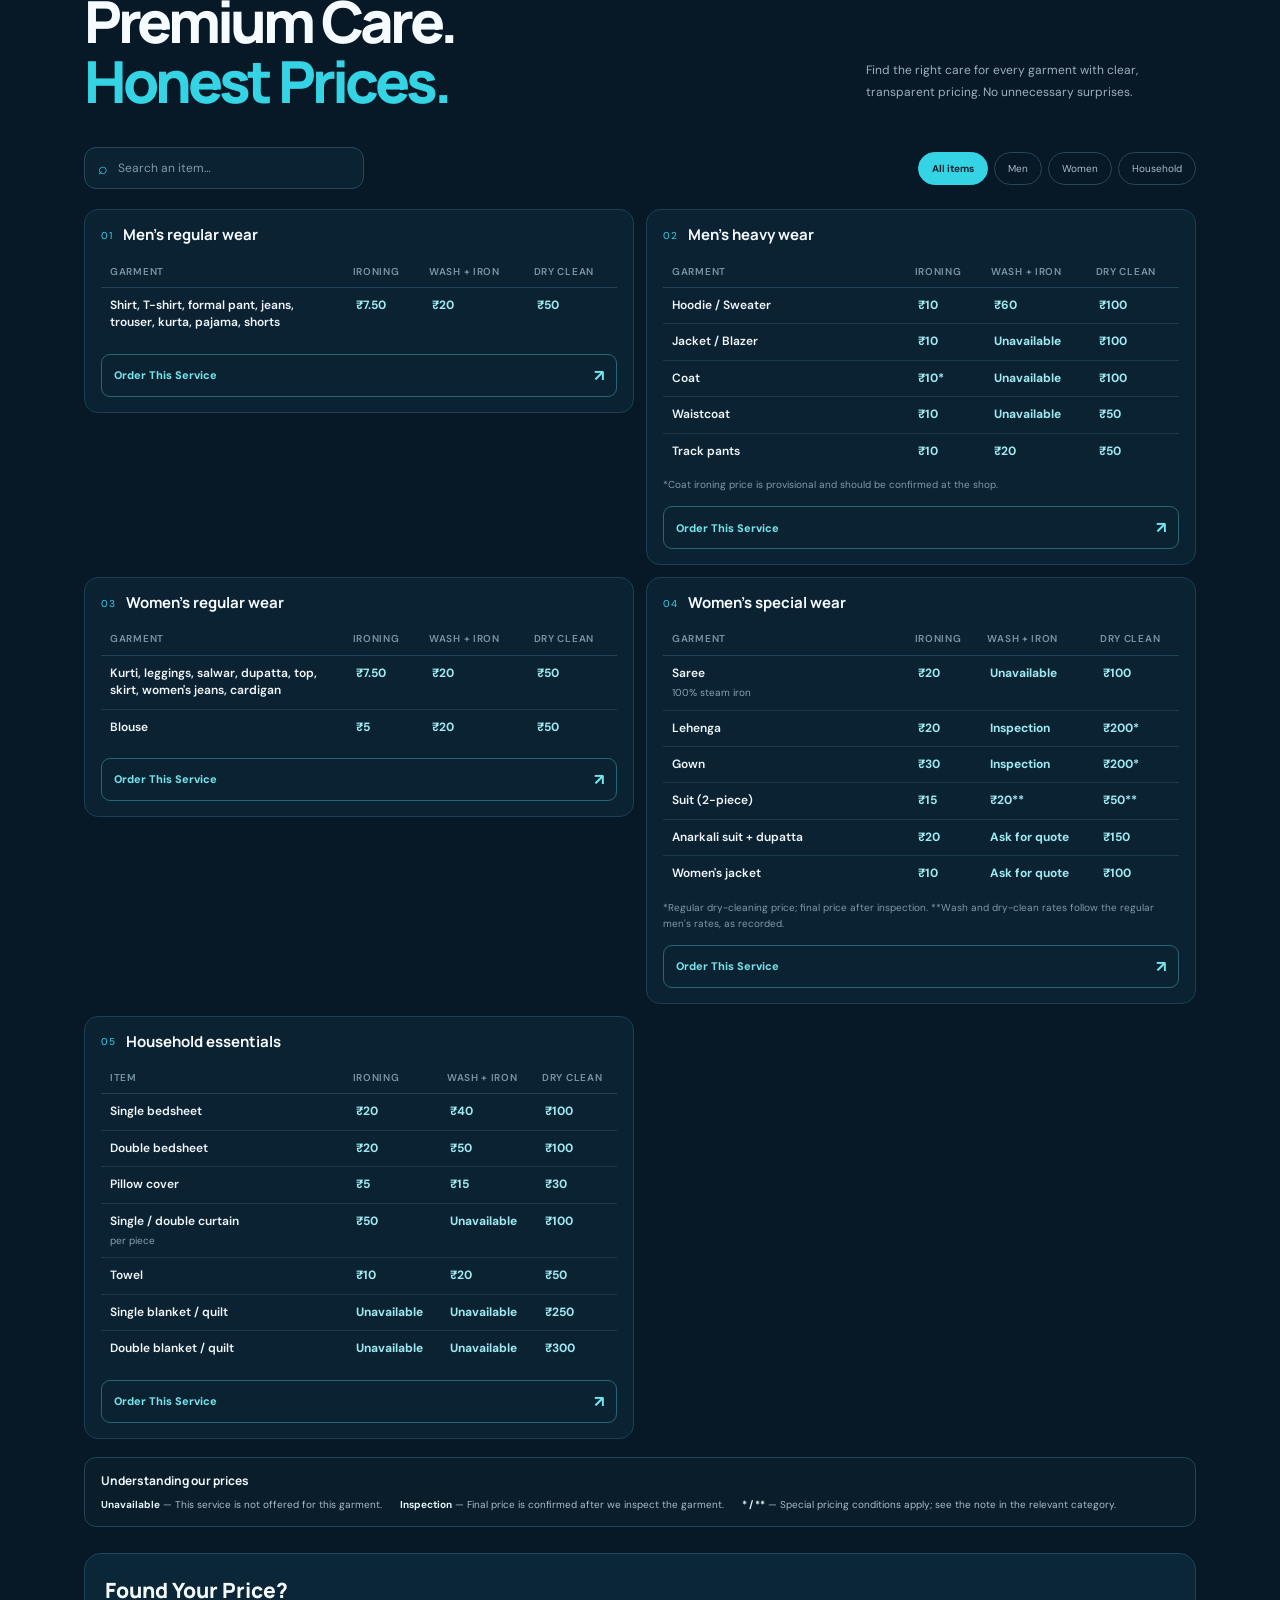
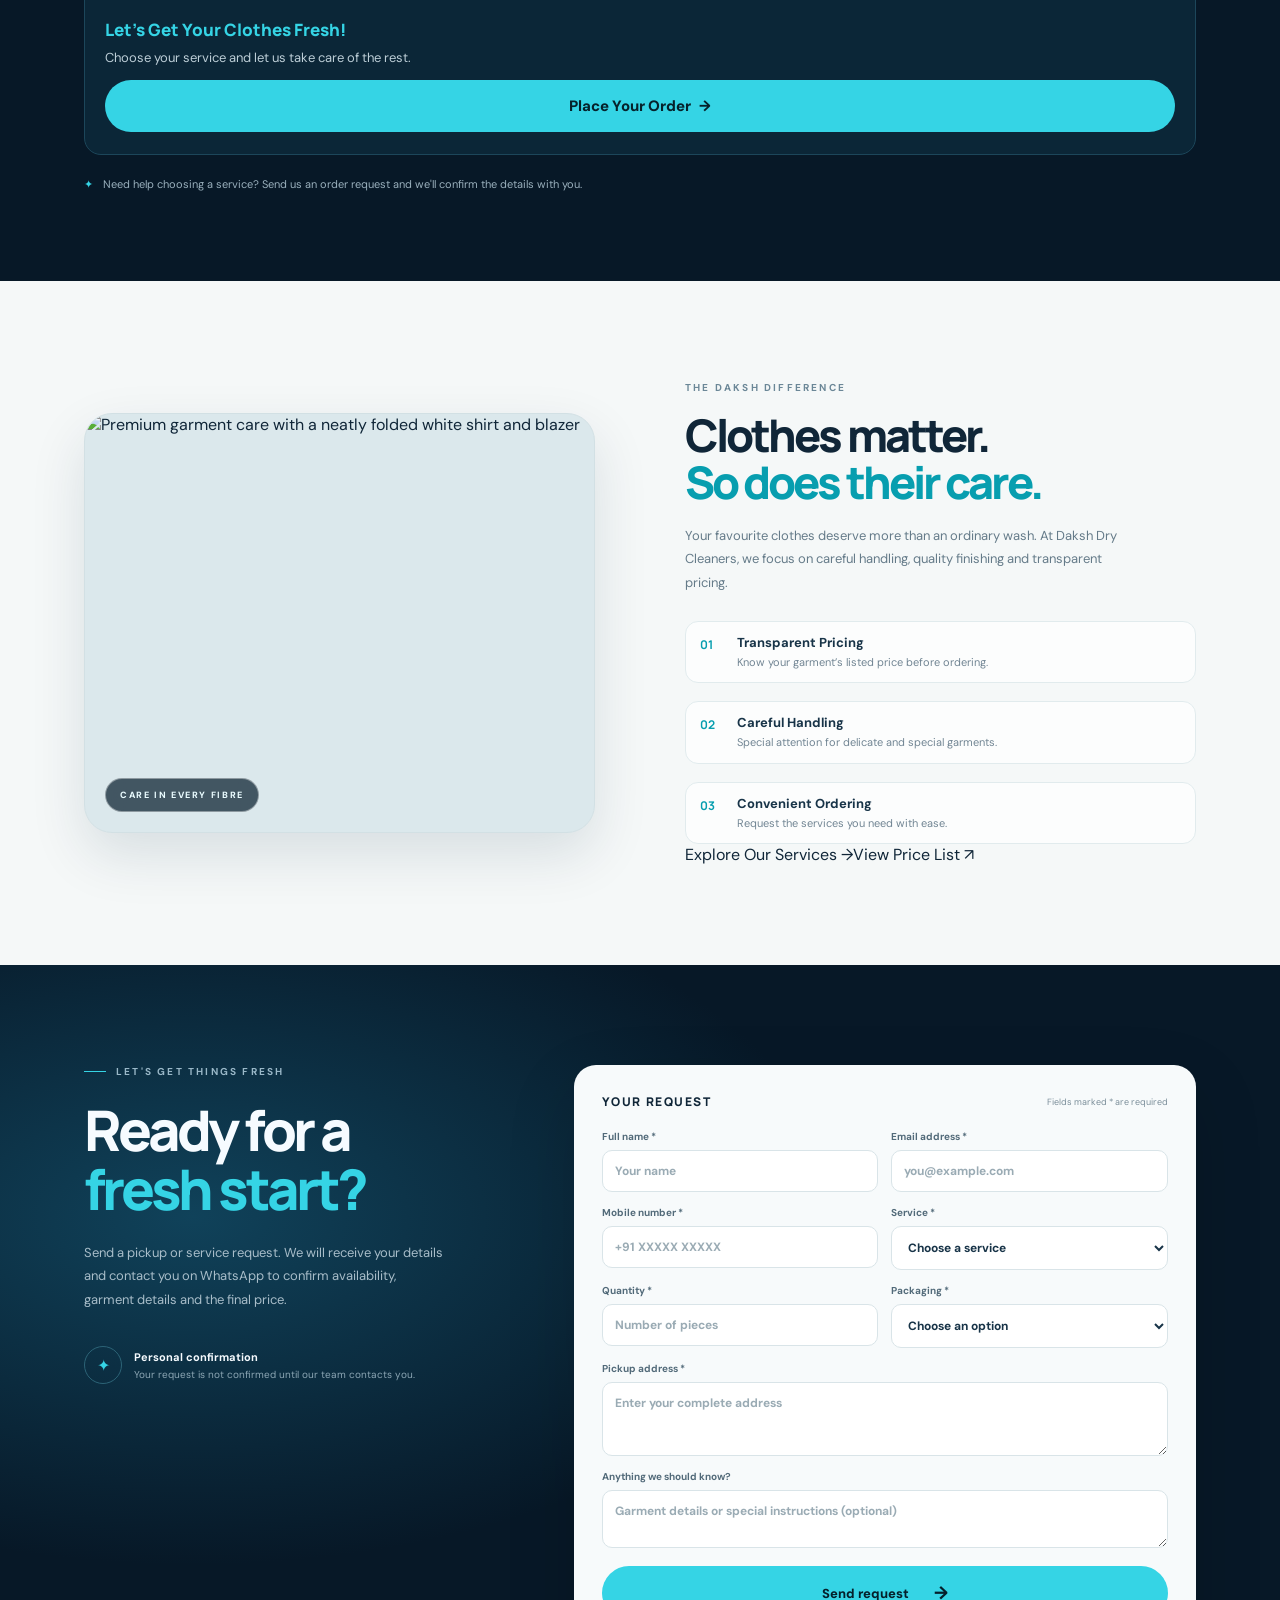
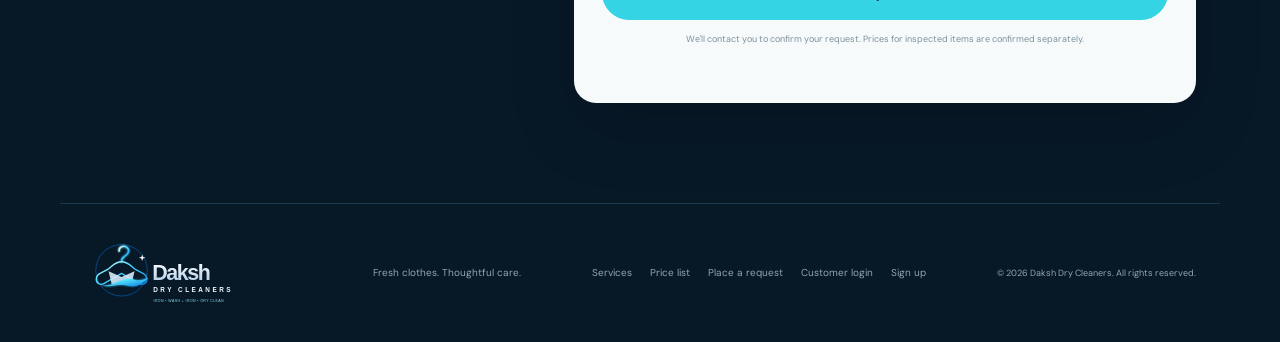
==== commit 1c8fcb83: "Add services and pricing calls to action in about section" ====
--- a/index.html
+++ b/index.html
@@ -106,7 +106,7 @@
 
     <section class="promise-section light-section" id="about">
       <div class="promise-art promise-photo-art"><img class="promise-photo" src="https://static.wixstatic.com/media/299516_a796a33c3cb34e0bb1cefbde33486949~mv2.png/v1/fill/w_674%2Ch_606%2Cal_c%2Cq_90%2Cusm_0.66_1.00_0.01%2Cenc_avif%2Cquality_auto/DRY_CLEANING.png" alt="Premium garment care with a neatly folded white shirt and blazer"><span class="photo-label">CARE IN EVERY FIBRE</span></div>
-      <div class="promise-copy"><p class="eyebrow eyebrow-light">THE DAKSH DIFFERENCE</p><h2>Clothes matter.<br><em>So does their care.</em></h2><p>Your favourite clothes deserve more than an ordinary wash. At Daksh Dry Cleaners, we focus on careful handling, quality finishing and transparent pricing.</p><div class="promise-points"><div><b>01</b><span><strong>Transparent Pricing</strong><small>Know your garment’s listed price before ordering.</small></span></div><div><b>02</b><span><strong>Careful Handling</strong><small>Special attention for delicate and special garments.</small></span></div><div><b>03</b><span><strong>Convenient Ordering</strong><small>Request the services you need with ease.</small></span></div></div></div>
+      <div class="promise-copy"><p class="eyebrow eyebrow-light">THE DAKSH DIFFERENCE</p><h2>Clothes matter.<br><em>So does their care.</em></h2><p>Your favourite clothes deserve more than an ordinary wash. At Daksh Dry Cleaners, we focus on careful handling, quality finishing and transparent pricing.</p><div class="promise-points"><div><b>01</b><span><strong>Transparent Pricing</strong><small>Know your garment’s listed price before ordering.</small></span></div><div><b>02</b><span><strong>Careful Handling</strong><small>Special attention for delicate and special garments.</small></span></div><div><b>03</b><span><strong>Convenient Ordering</strong><small>Request the services you need with ease.</small></span></div></div><div class="promise-actions"><a class="promise-action-primary" href="#services">Explore Our Services <span>→</span></a><a class="promise-action-secondary" href="#pricing">View Price List <span>↗</span></a></div></div>
     </section>
 
     <section class="order-section dark-section" id="order">
--- a/style.css
+++ b/style.css
@@ -146,3 +146,19 @@
 .pricing-cta-button{display:flex;align-items:center;justify-content:center;gap:8px;width:100%;padding:16px 20px;border-radius:999px;background:var(--cyan);color:#06222b;text-decoration:none;font-weight:800;font-size:15px;transition:transform .2s,box-shadow .2s}
 .pricing-cta-button:hover{transform:translateY(-2px);box-shadow:0 9px 24px #2bc5d444}
 @media(max-width:680px){.pricing-legend{display:grid;gap:7px}.pricing-cta{padding:18px 15px}}
+
+/* Replace the abstract brand medallion with a premium garment-care photograph */
+.promise-photo-art{min-height:420px;display:block;isolation:isolate;background:#dbe8ec;border:1px solid #d2e0e4;box-shadow:0 22px 55px rgba(12,44,62,.12)}
+.promise-photo-art::before,.promise-photo-art::after{content:none!important;display:none!important}
+.promise-photo{display:block;width:100%;height:100%;min-height:420px;position:absolute;inset:0;object-fit:cover;object-position:center 48%;animation:promisePhotoDrift 12s ease-in-out infinite alternate;will-change:transform}
+.photo-label{position:absolute;left:20px;bottom:20px;z-index:2;padding:10px 14px;border:1px solid rgba(255,255,255,.4);border-radius:999px;background:rgba(7,30,45,.72);backdrop-filter:blur(10px);color:#eafcff;font-size:9px;font-weight:800;letter-spacing:.18em}
+@keyframes promisePhotoDrift{0%{transform:scale(1.02) translate3d(0,0,0)}100%{transform:scale(1.09) translate3d(-.7%,.5%,0)}}
+.promise-points{gap:18px}
+.promise-points>div{padding:12px 14px;border:1px solid #e1ebed;border-radius:13px;background:rgba(255,255,255,.7);transition:transform .25s,border-color .25s,box-shadow .25s}
+.promise-points>div:hover{transform:translateX(4px);border-color:#a8dfe2;box-shadow:0 9px 24px rgba(16,74,91,.08)}
+.promise-points>div>b{font-size:12px;min-width:22px}
+.promise-points strong{font-size:13px}
+.promise-points small{font-size:11px;line-height:1.5}
+@media(max-width:850px){.promise-section{gap:38px}.promise-photo-art,.promise-photo{min-height:350px}}
+@media(max-width:680px){.promise-section{grid-template-columns:1fr;gap:28px;padding:68px 18px}.promise-photo-art,.promise-photo{min-height:300px}.promise-copy h2{font-size:clamp(34px,9vw,43px)}.promise-points{gap:10px}}
+@media(prefers-reduced-motion:reduce){.promise-photo{animation:none;transform:none}.promise-points>div{transition:none}}
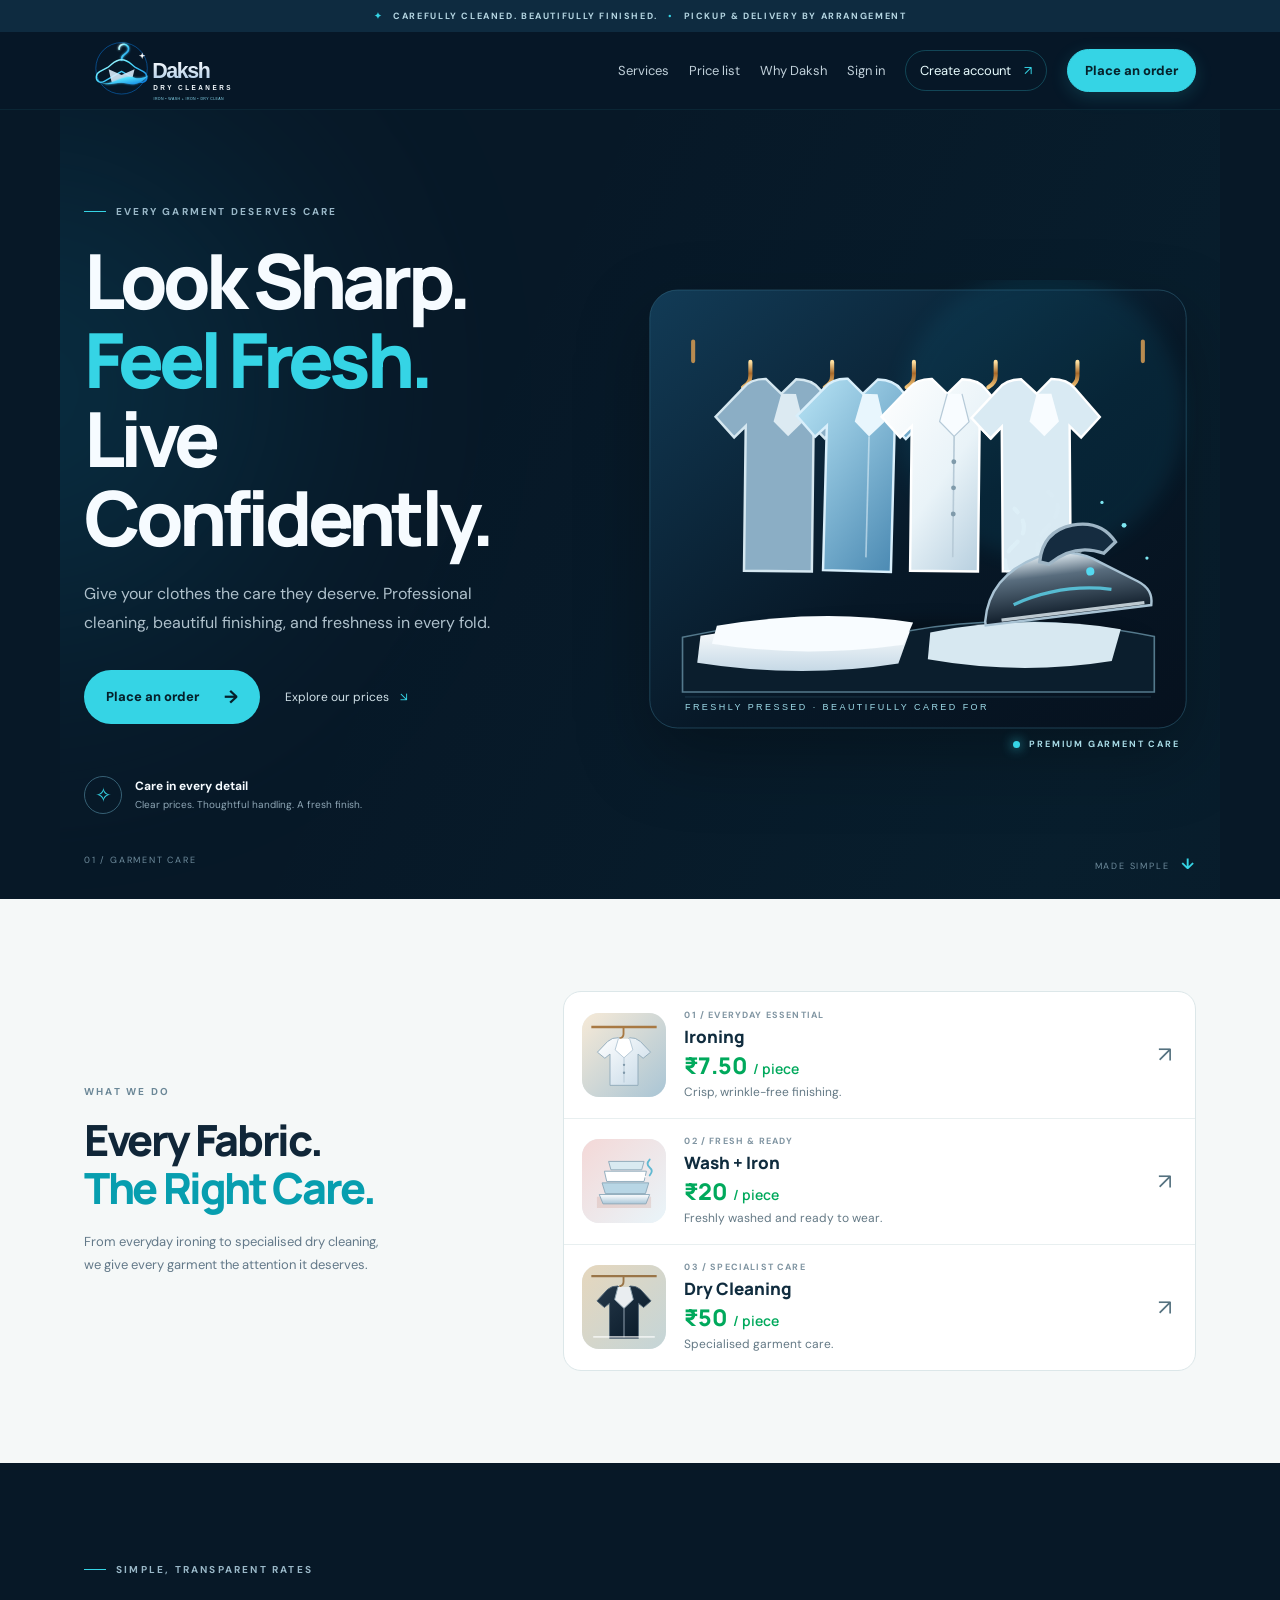
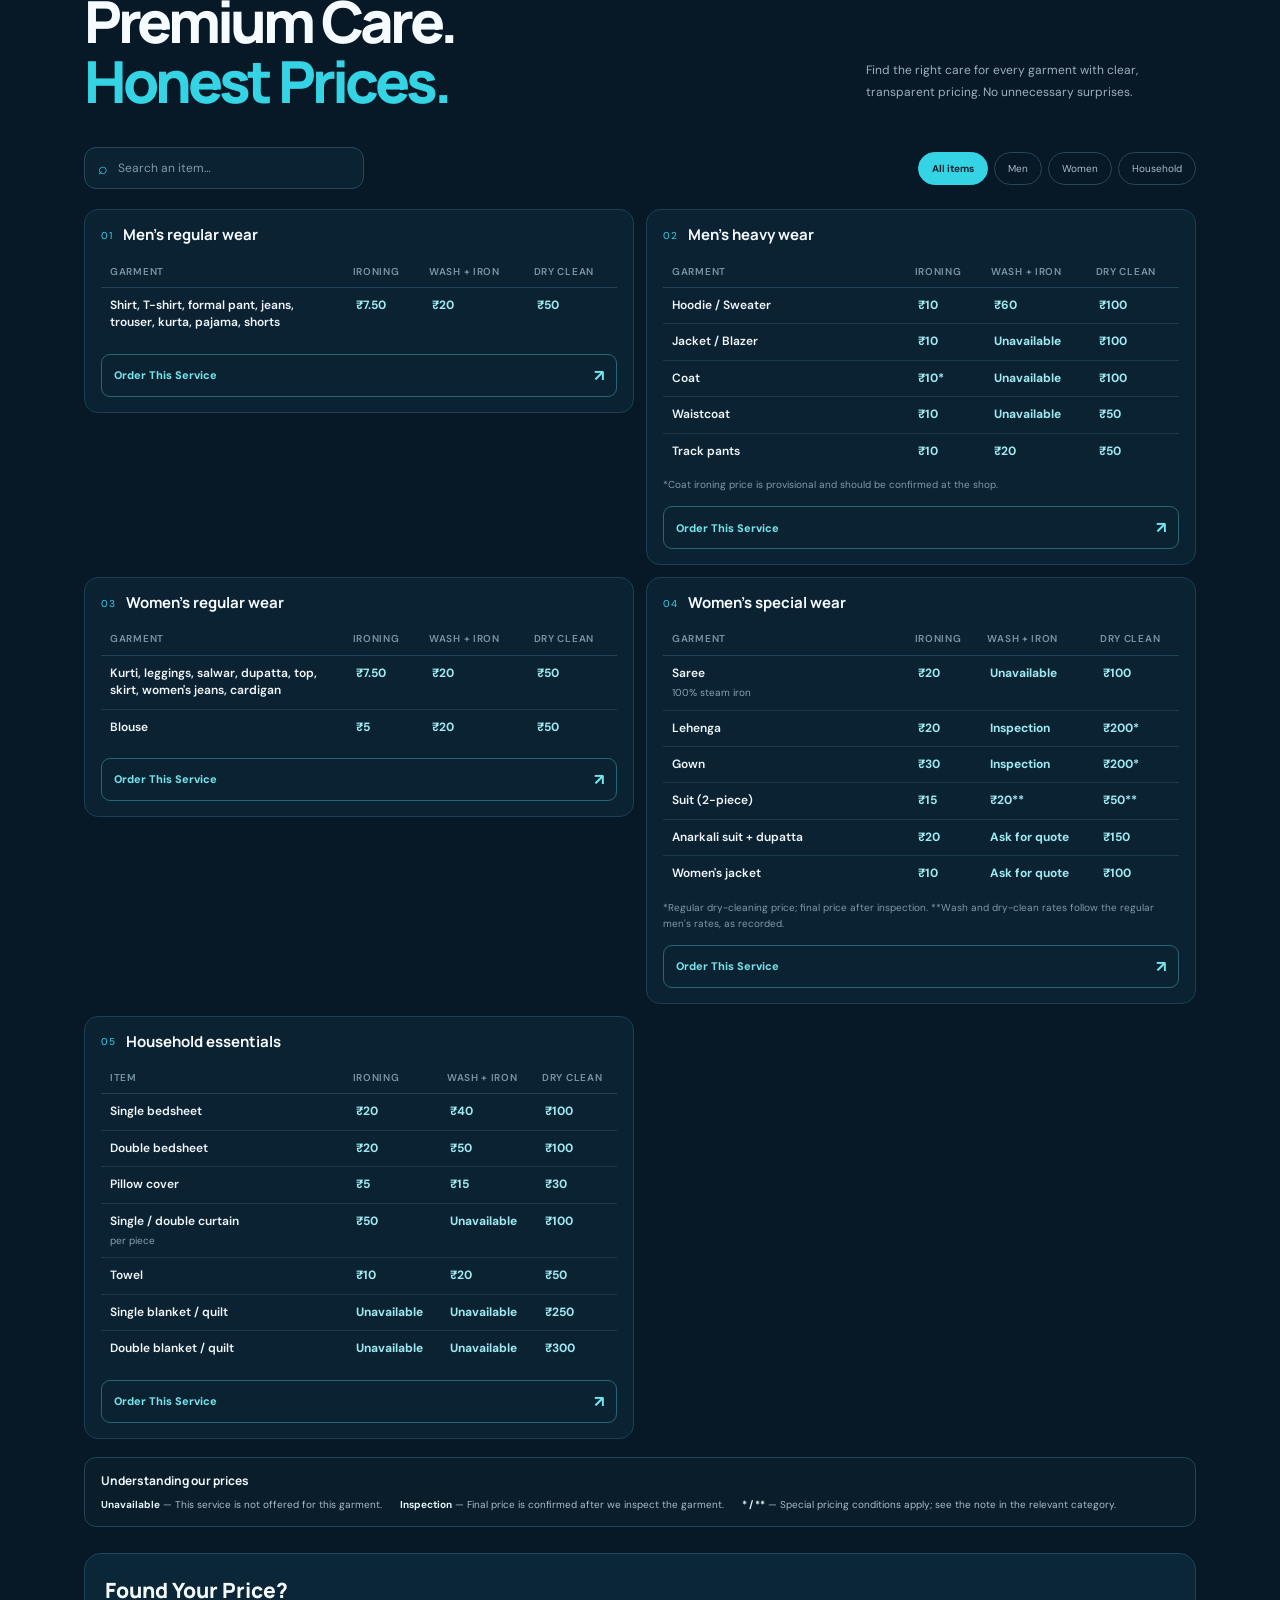
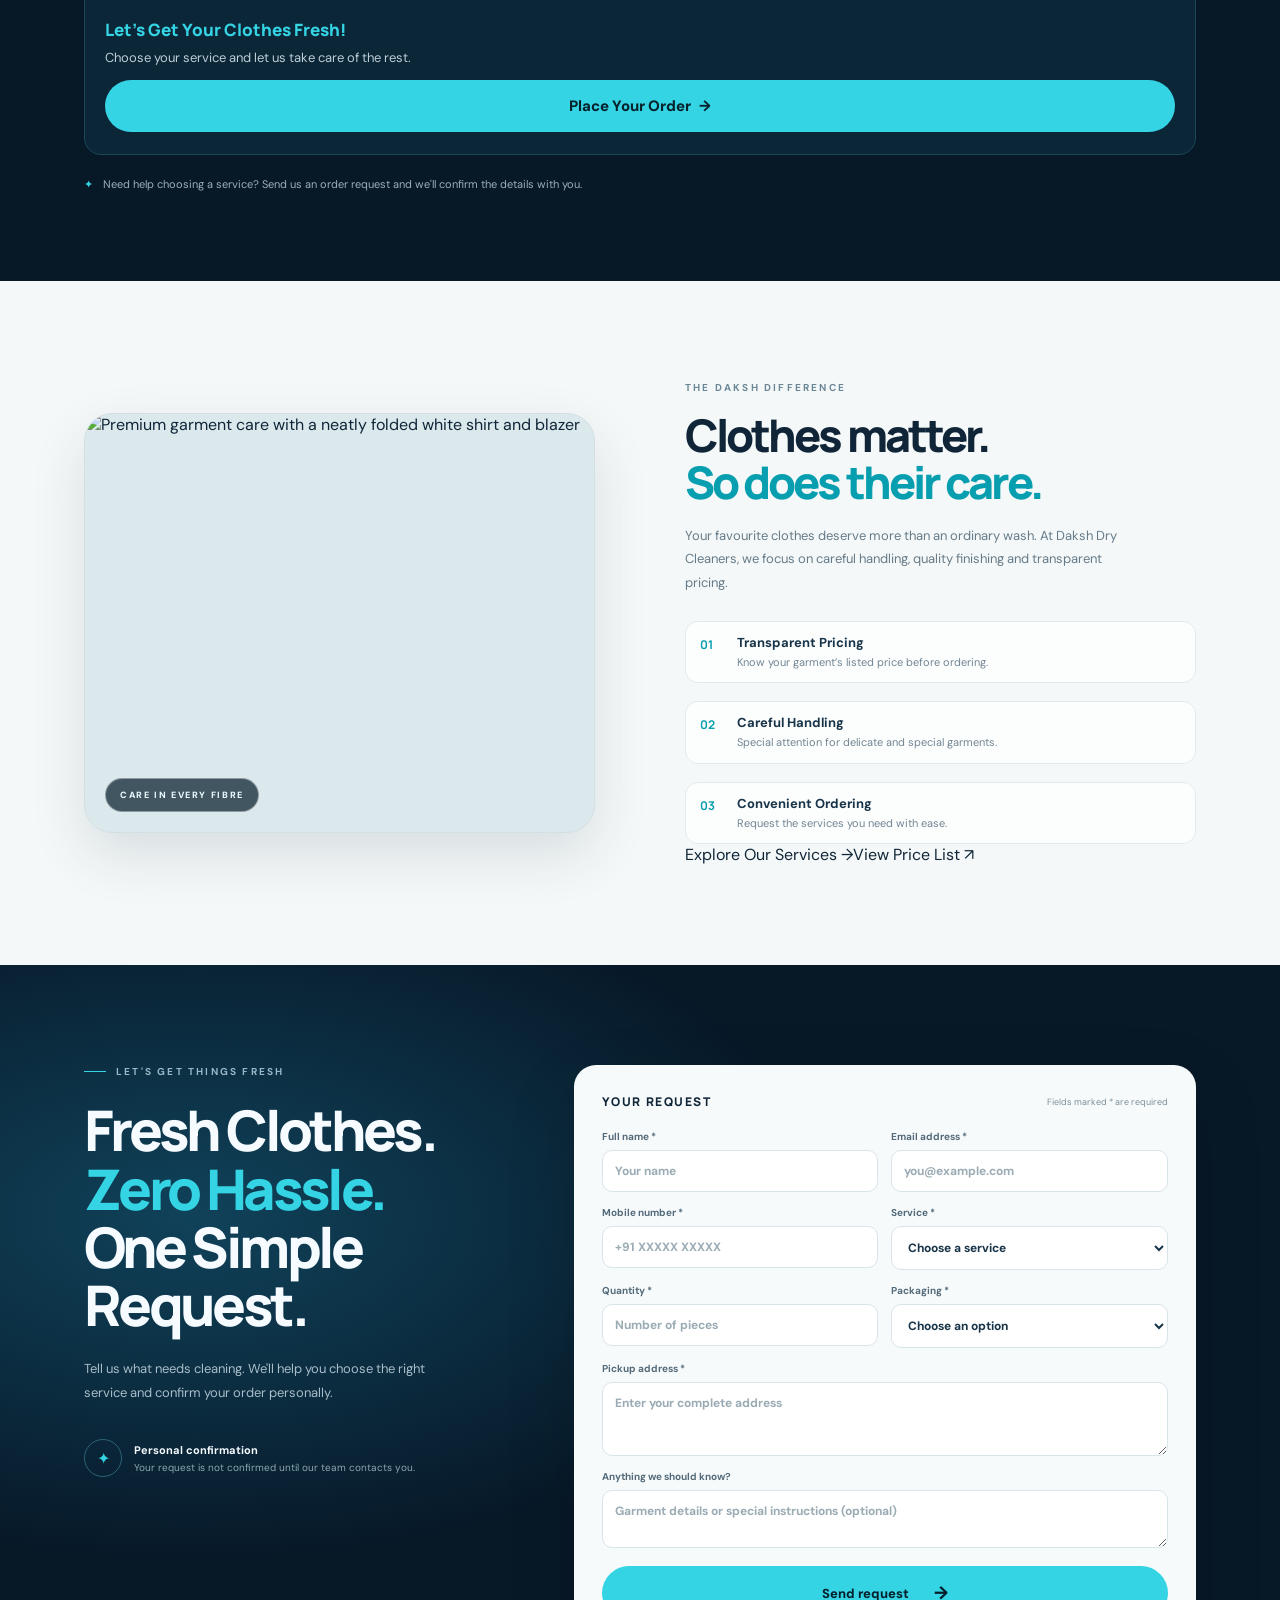
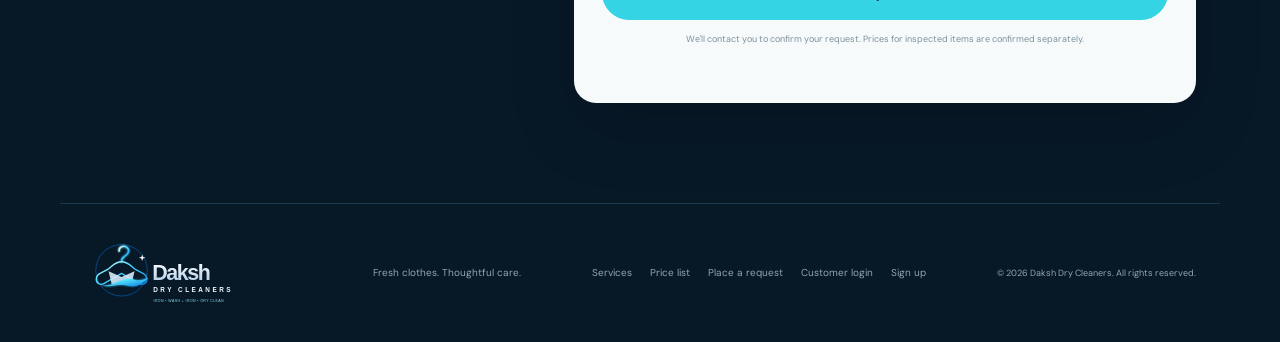
==== commit be0a0502: "Refresh order section headline and supporting copy" ====
--- a/index.html
+++ b/index.html
@@ -110,7 +110,7 @@
     </section>
 
     <section class="order-section dark-section" id="order">
-      <div class="order-copy"><p class="eyebrow"><span></span> LET'S GET THINGS FRESH</p><h2>Ready for a<br><em>fresh start?</em></h2><p>Send a pickup or service request. We will receive your details and contact you on WhatsApp to confirm availability, garment details and the final price.</p><div class="order-contact"><span>✦</span><p><strong>Personal confirmation</strong><small>Your request is not confirmed until our team contacts you.</small></p></div></div>
+      <div class="order-copy"><p class="eyebrow"><span></span> LET'S GET THINGS FRESH</p><h2>Fresh Clothes.<br><em>Zero Hassle.</em><br>One Simple Request.</h2><p>Tell us what needs cleaning. We'll help you choose the right service and confirm your order personally.</p><div class="order-contact"><span>✦</span><p><strong>Personal confirmation</strong><small>Your request is not confirmed until our team contacts you.</small></p></div></div>
       <form id="orderForm" class="order-form">
         <div class="form-heading"><span>YOUR REQUEST</span><small>Fields marked * are required</small></div>
         <div class="form-row"><label>Full name *<input name="name" autocomplete="name" required placeholder="Your name"></label><label>Email address *<input name="email" type="email" autocomplete="email" required placeholder="you@example.com"></label></div>
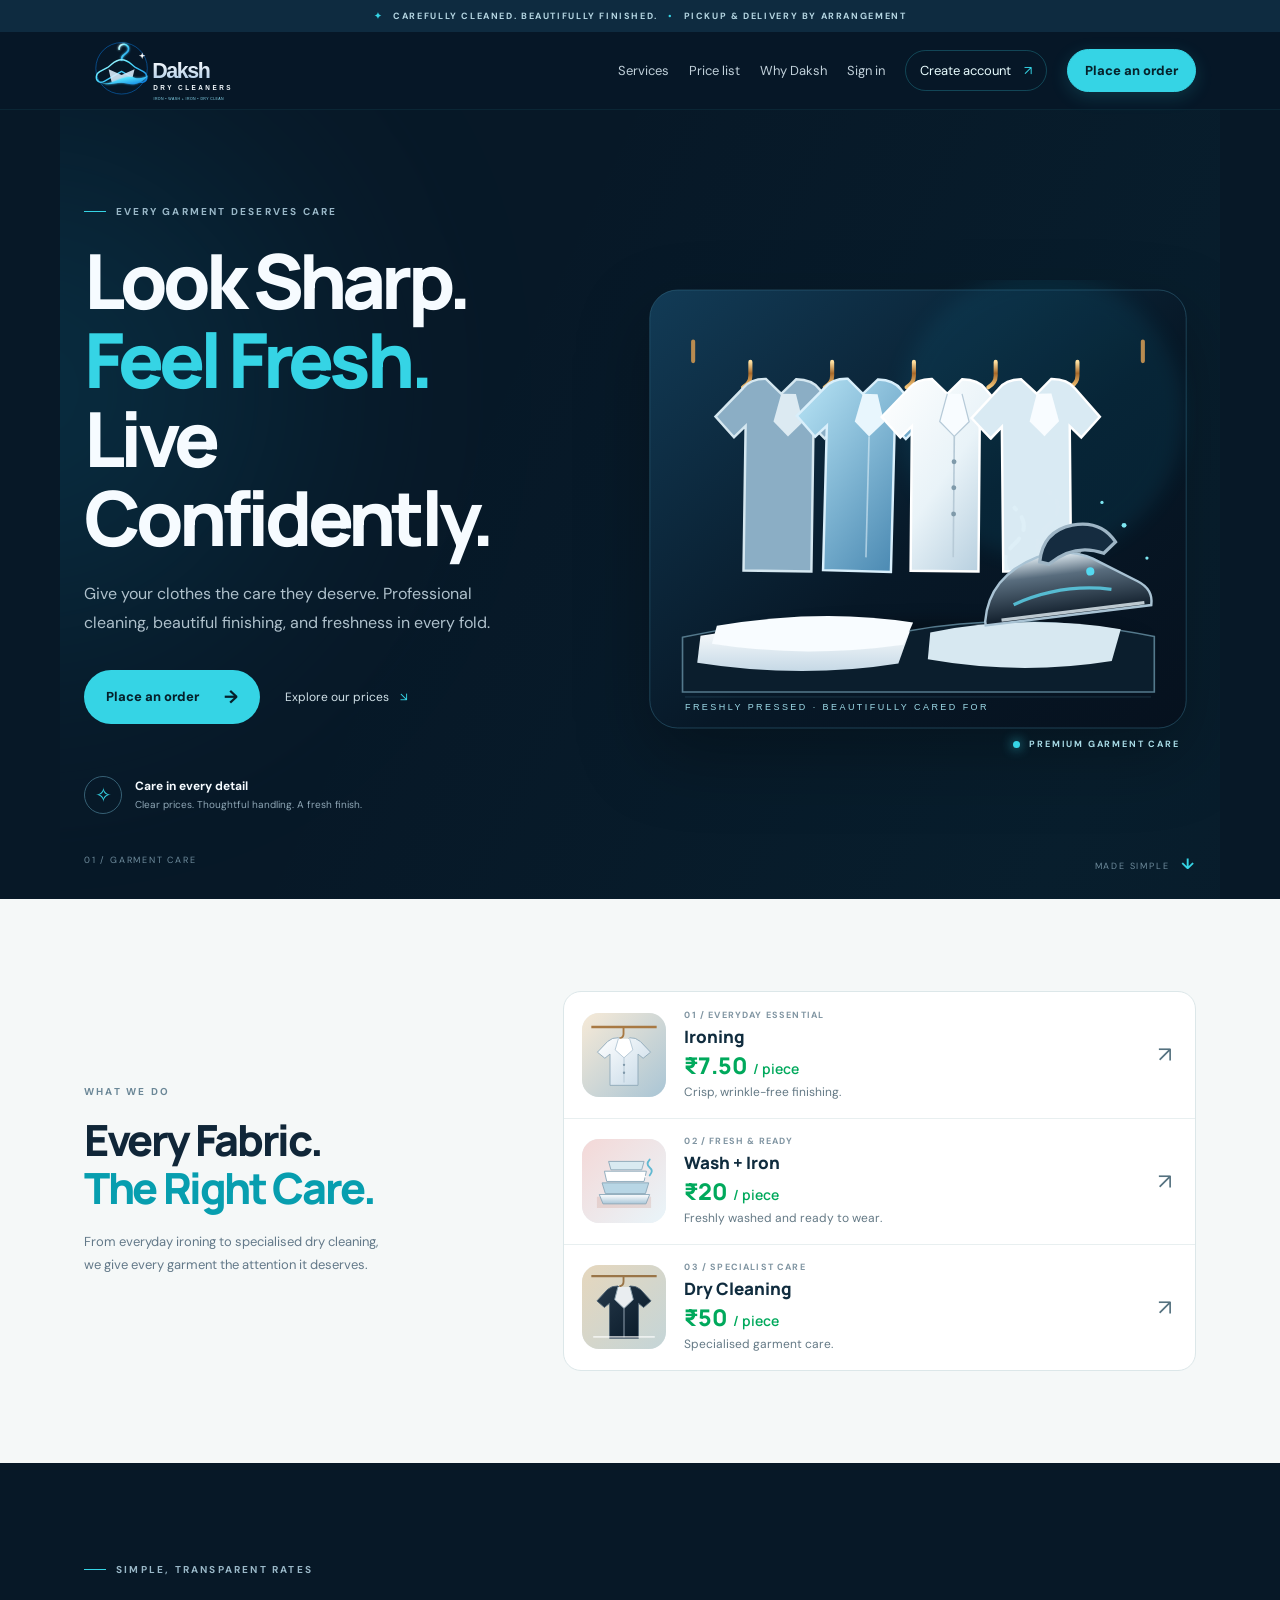
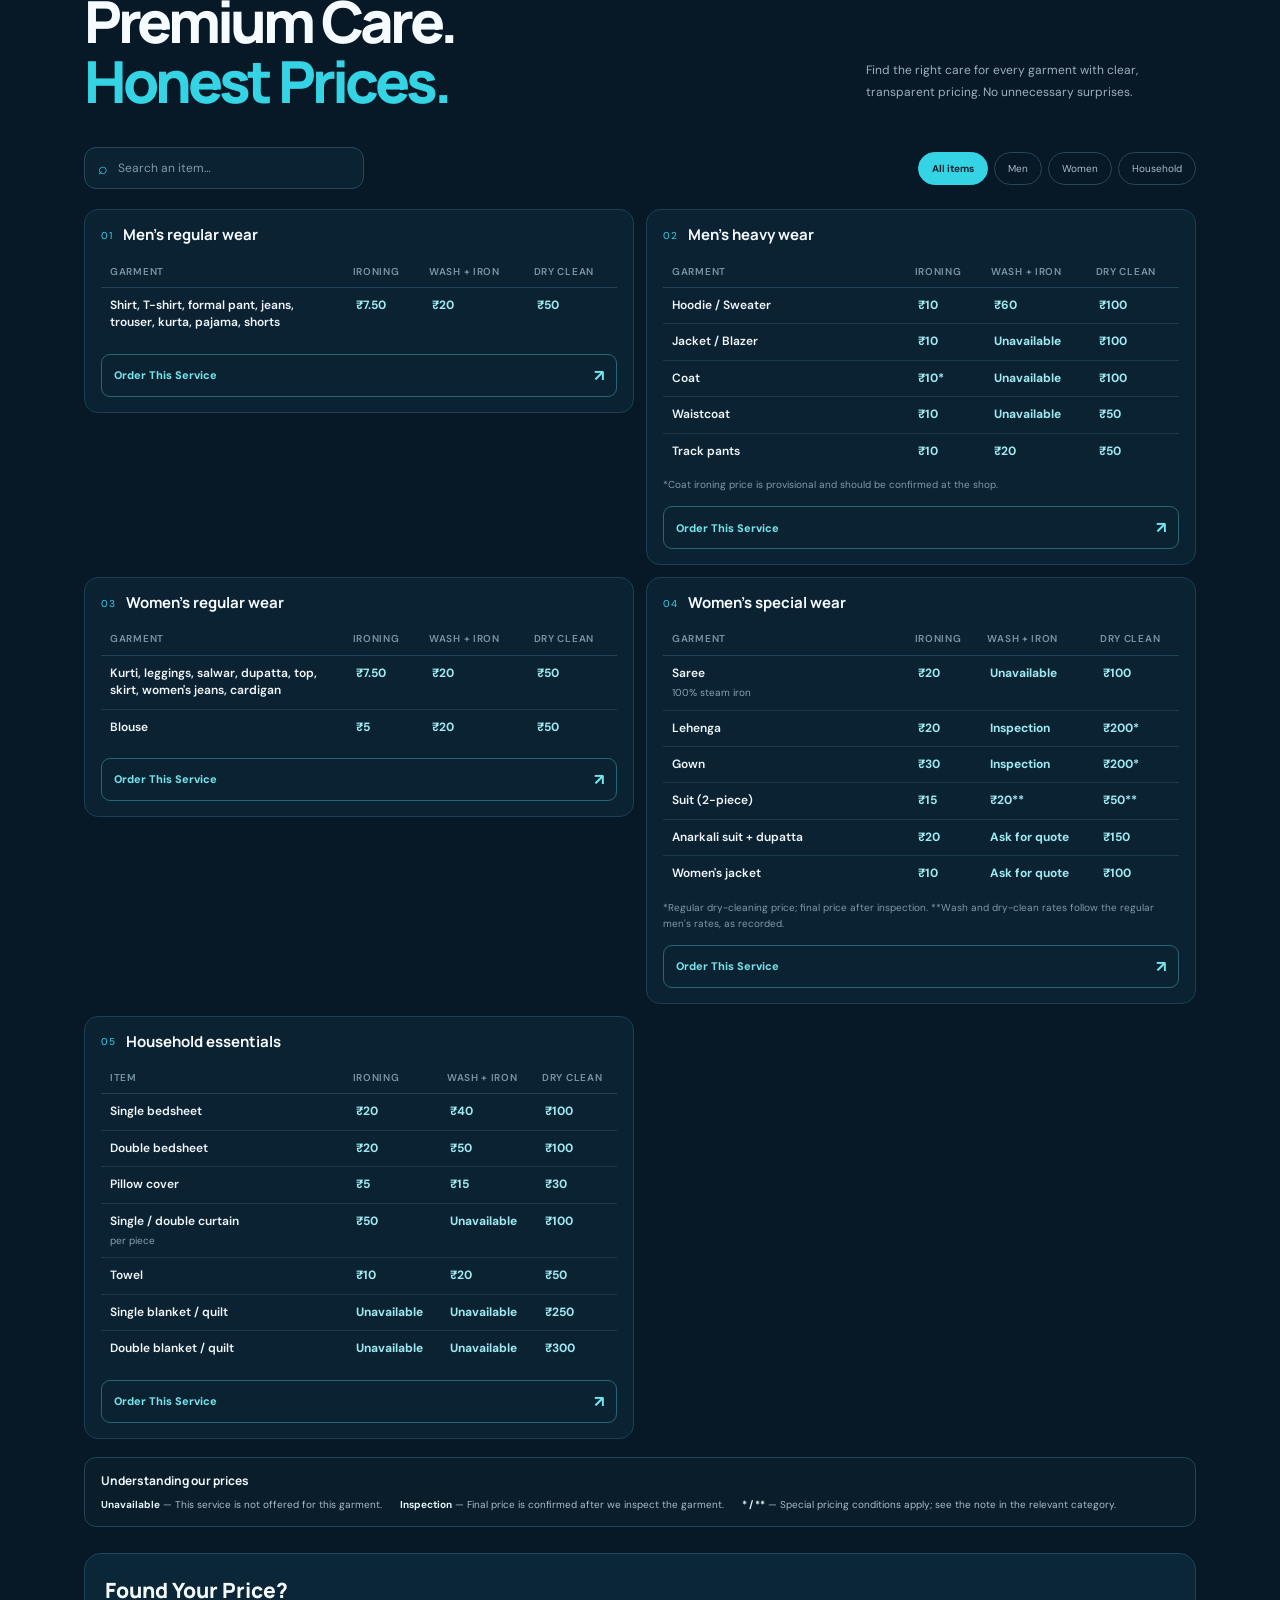
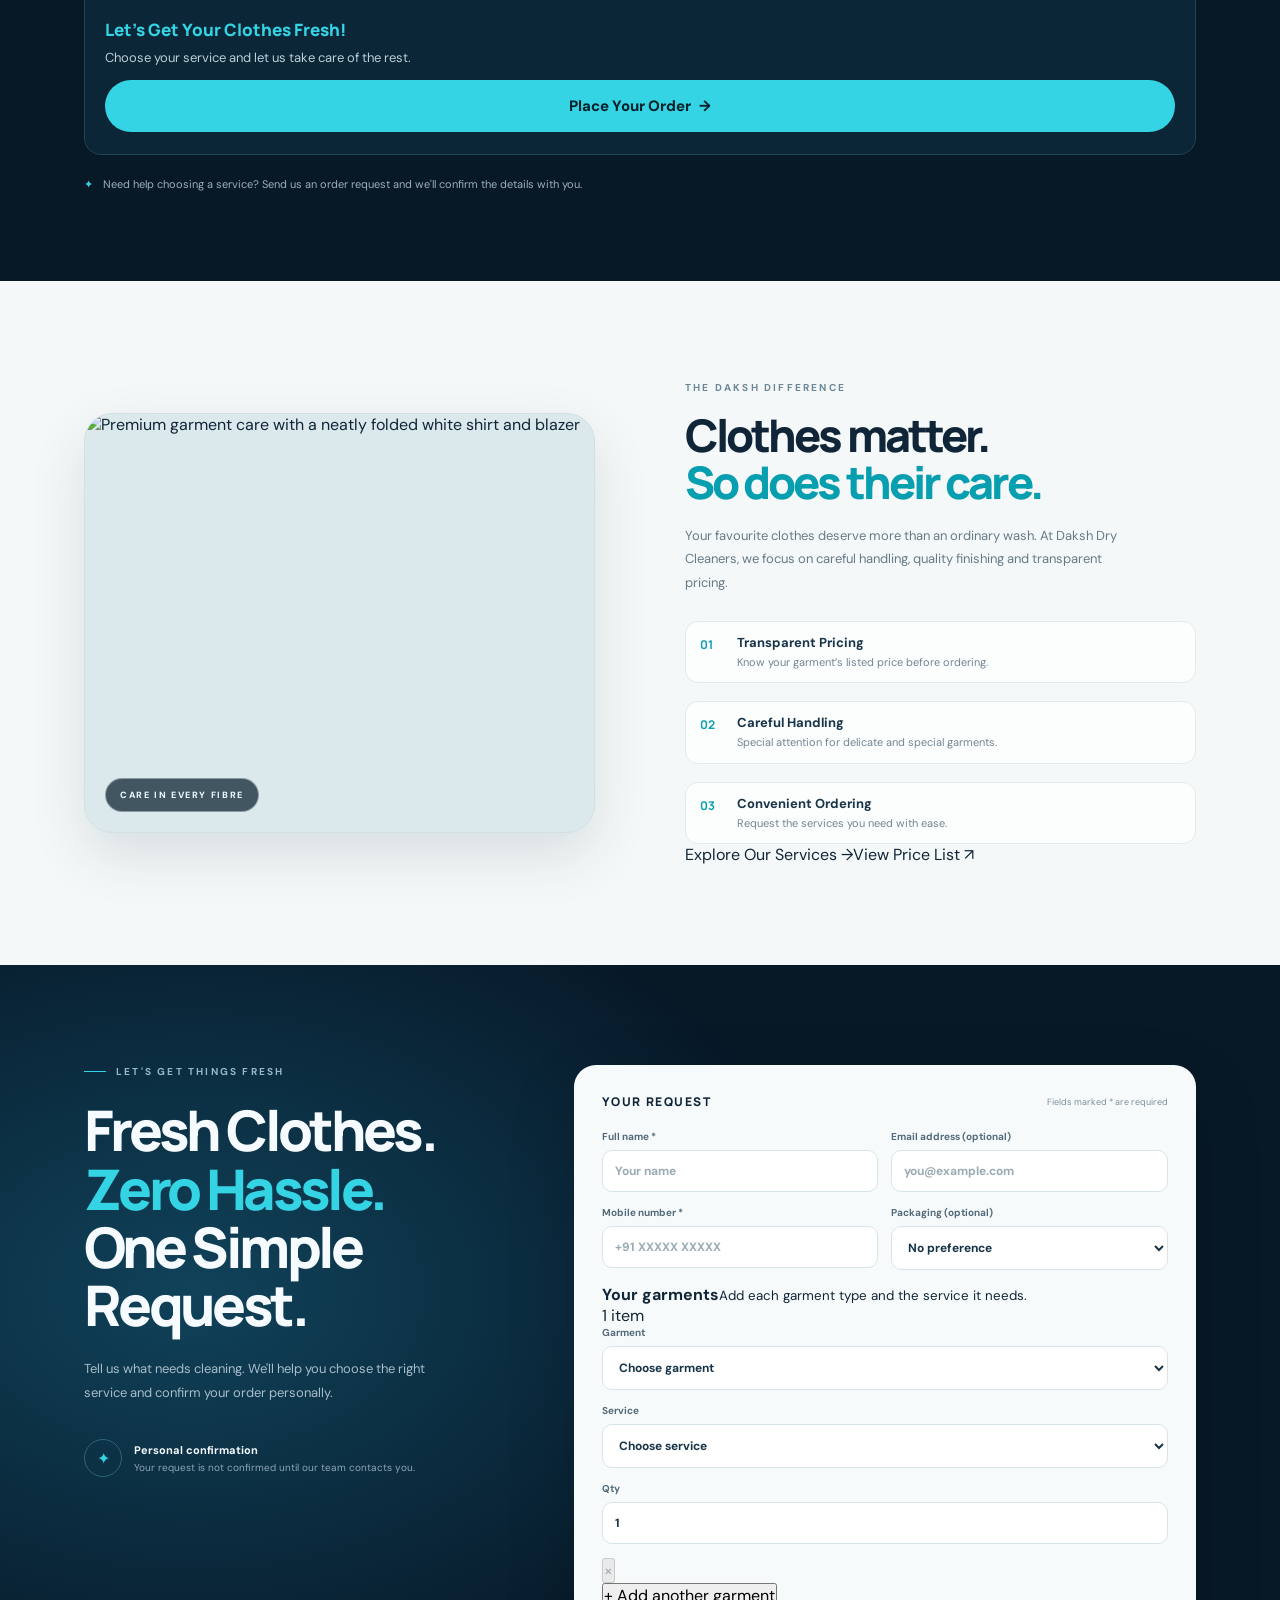
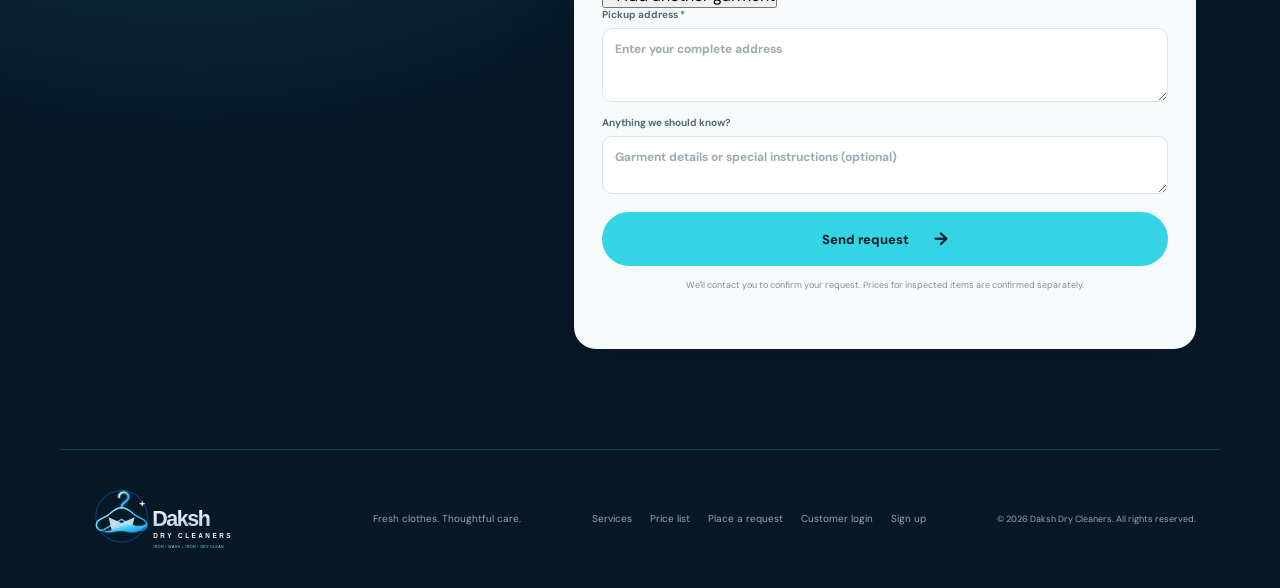
==== commit 775a69d4: "Improve order form with optional email and multiple garment entries" ====
--- a/index.html
+++ b/index.html
@@ -113,15 +113,34 @@
       <div class="order-copy"><p class="eyebrow"><span></span> LET'S GET THINGS FRESH</p><h2>Fresh Clothes.<br><em>Zero Hassle.</em><br>One Simple Request.</h2><p>Tell us what needs cleaning. We'll help you choose the right service and confirm your order personally.</p><div class="order-contact"><span>✦</span><p><strong>Personal confirmation</strong><small>Your request is not confirmed until our team contacts you.</small></p></div></div>
       <form id="orderForm" class="order-form">
         <div class="form-heading"><span>YOUR REQUEST</span><small>Fields marked * are required</small></div>
-        <div class="form-row"><label>Full name *<input name="name" autocomplete="name" required placeholder="Your name"></label><label>Email address *<input name="email" type="email" autocomplete="email" required placeholder="you@example.com"></label></div>
-        <div class="form-row"><label>Mobile number *<input name="mobile" autocomplete="tel" inputmode="tel" required placeholder="+91 XXXXX XXXXX"></label><label>Service *<select name="itemType" required><option value="">Choose a service</option><option value="Iron">Ironing</option><option value="Wash">Wash</option><option value="Dry Clean">Dry cleaning</option><option value="Other">Other / Need advice</option></select></label></div>
-        <div class="form-row"><label>Quantity *<input name="quantity" type="number" min="1" step="1" required placeholder="Number of pieces"></label><label>Packaging *<select name="packaging" required><option value="">Choose an option</option><option value="No">No packaging</option><option value="Yes">Add packaging (+₹4 per order)</option></select></label></div>
+        <div class="form-row"><label>Full name *<input name="name" autocomplete="name" required placeholder="Your name"></label><label>Email address <span class="optional-label">(optional)</span><input name="email" type="email" autocomplete="email" placeholder="you@example.com"></label></div>
+        <div class="form-row"><label>Mobile number *<input name="mobile" autocomplete="tel" inputmode="tel" required placeholder="+91 XXXXX XXXXX"></label><label>Packaging <span class="optional-label">(optional)</span><select name="packaging"><option value="">No preference</option><option value="No">No packaging</option><option value="Yes">Add packaging (+₹4 per order)</option></select></label></div>
+        <div class="garment-builder">
+          <div class="garment-builder-heading"><div><strong>Your garments</strong><small>Add each garment type and the service it needs.</small></div><span class="garment-count" id="garmentCount">1 item</span></div>
+          <div id="garmentEntries" class="garment-entries">
+            <div class="garment-entry">
+              <label>Garment<select name="garmentType" required><option value="">Choose garment</option><option>Shirt</option><option>T-shirt</option><option>Trousers</option><option>Jeans</option><option>Kurta</option><option>Jacket</option><option>Suit / Blazer</option><option>Dress</option><option>Saree</option><option>Bedsheet</option><option>Blanket</option><option>Other</option></select></label>
+              <label>Service<select name="garmentService" required><option value="">Choose service</option><option value="Iron">Ironing</option><option value="Wash">Wash + Iron</option><option value="Dry Clean">Dry Cleaning</option></select></label>
+              <label>Qty<input name="garmentQuantity" type="number" min="1" step="1" value="1" required></label>
+              <button class="remove-garment" type="button" aria-label="Remove garment" disabled>×</button>
+            </div>
+          </div>
+          <button type="button" class="add-garment-button" id="addGarment">+ Add another garment</button>
+        </div>
         <label>Pickup address *<textarea name="address" rows="3" required placeholder="Enter your complete address"></textarea></label>
         <label>Anything we should know? <textarea name="notes" rows="2" placeholder="Garment details or special instructions (optional)"></textarea></label>
         <button class="button button-primary submit-button" type="submit">Send request <span>→</span></button>
         <p class="form-disclaimer">We'll contact you to confirm your request. Prices for inspected items are confirmed separately.</p>
         <p id="formMessage" class="form-message" role="status" aria-live="polite"></p>
       </form>
+      <template id="garmentEntryTemplate">
+  <div class="garment-entry">
+    <label>Garment<select name="garmentType" required><option value="">Choose garment</option><option>Shirt</option><option>T-shirt</option><option>Trousers</option><option>Jeans</option><option>Kurta</option><option>Jacket</option><option>Suit / Blazer</option><option>Dress</option><option>Saree</option><option>Bedsheet</option><option>Blanket</option><option>Other</option></select></label>
+    <label>Service<select name="garmentService" required><option value="">Choose service</option><option value="Iron">Ironing</option><option value="Wash">Wash + Iron</option><option value="Dry Clean">Dry Cleaning</option></select></label>
+    <label>Qty<input name="garmentQuantity" type="number" min="1" step="1" value="1" required></label>
+    <button class="remove-garment" type="button" aria-label="Remove garment">×</button>
+  </div>
+</template>
     </section>
   </main>
 
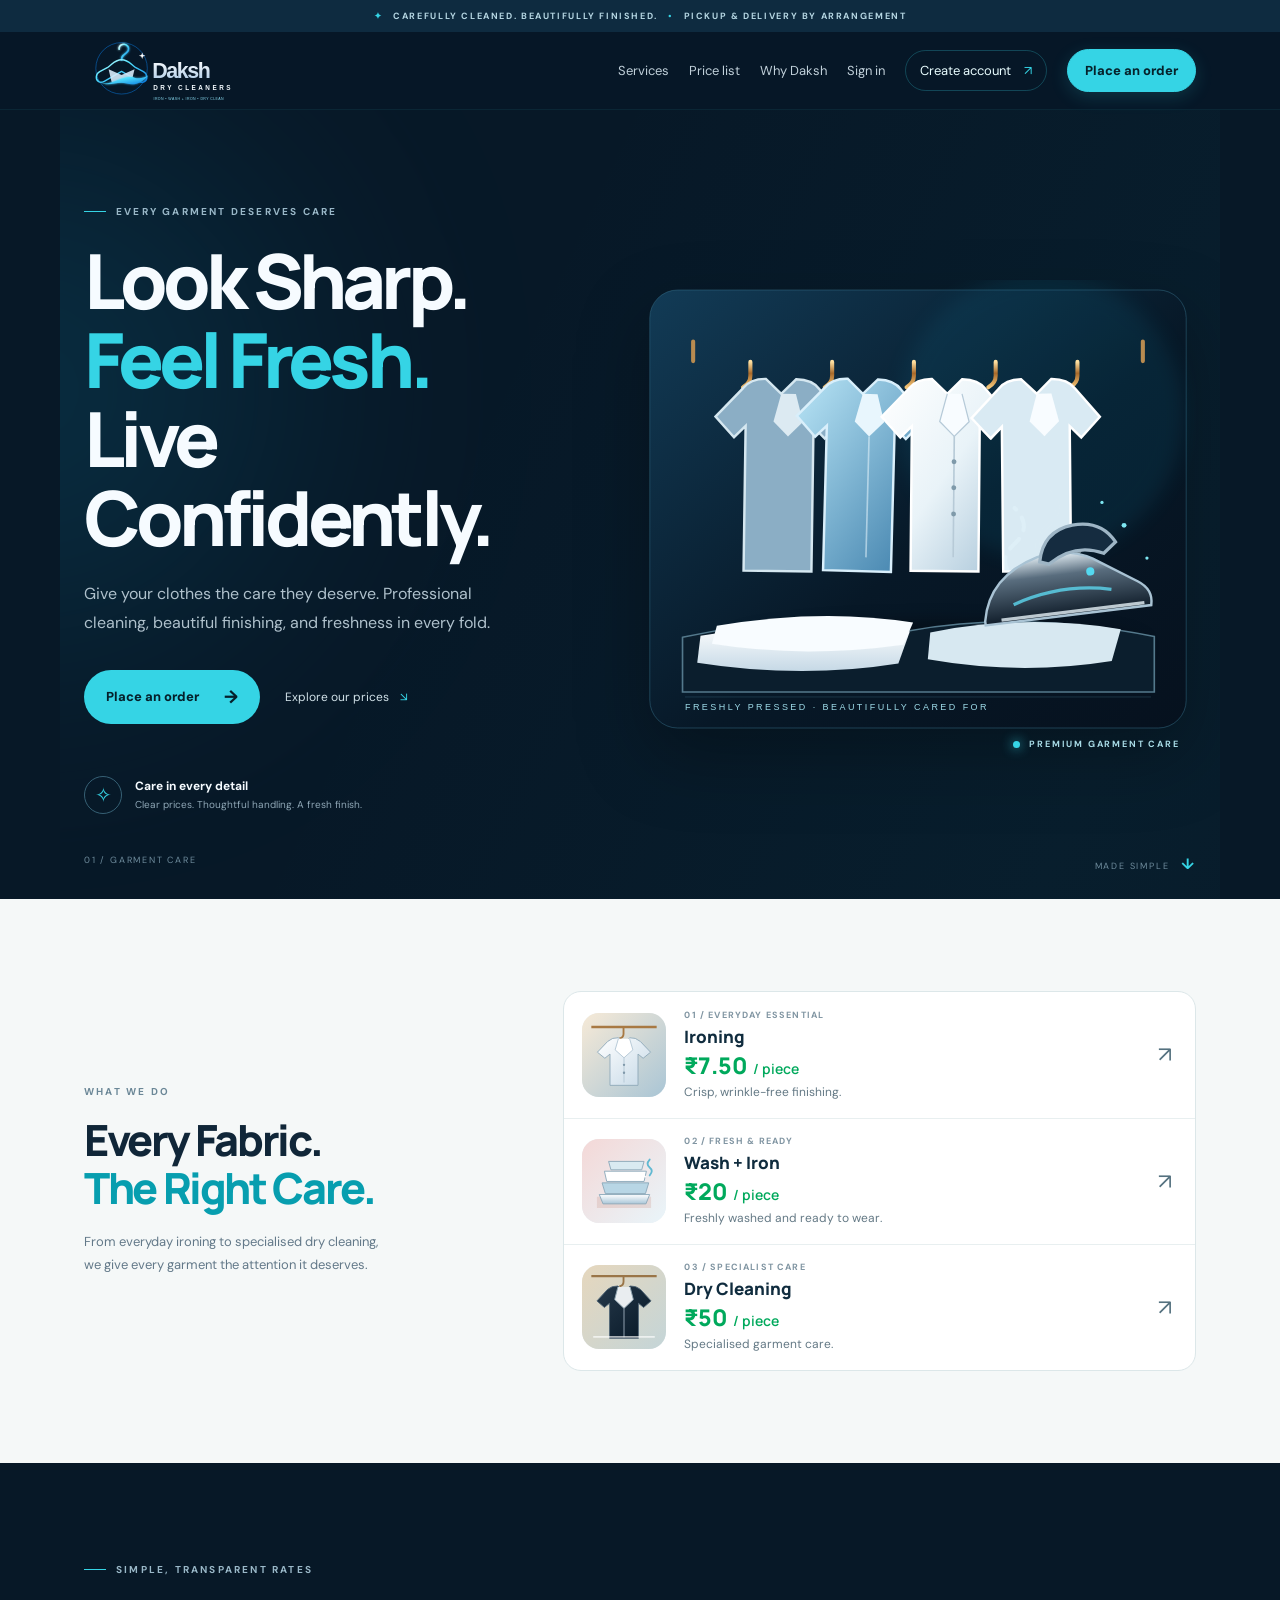
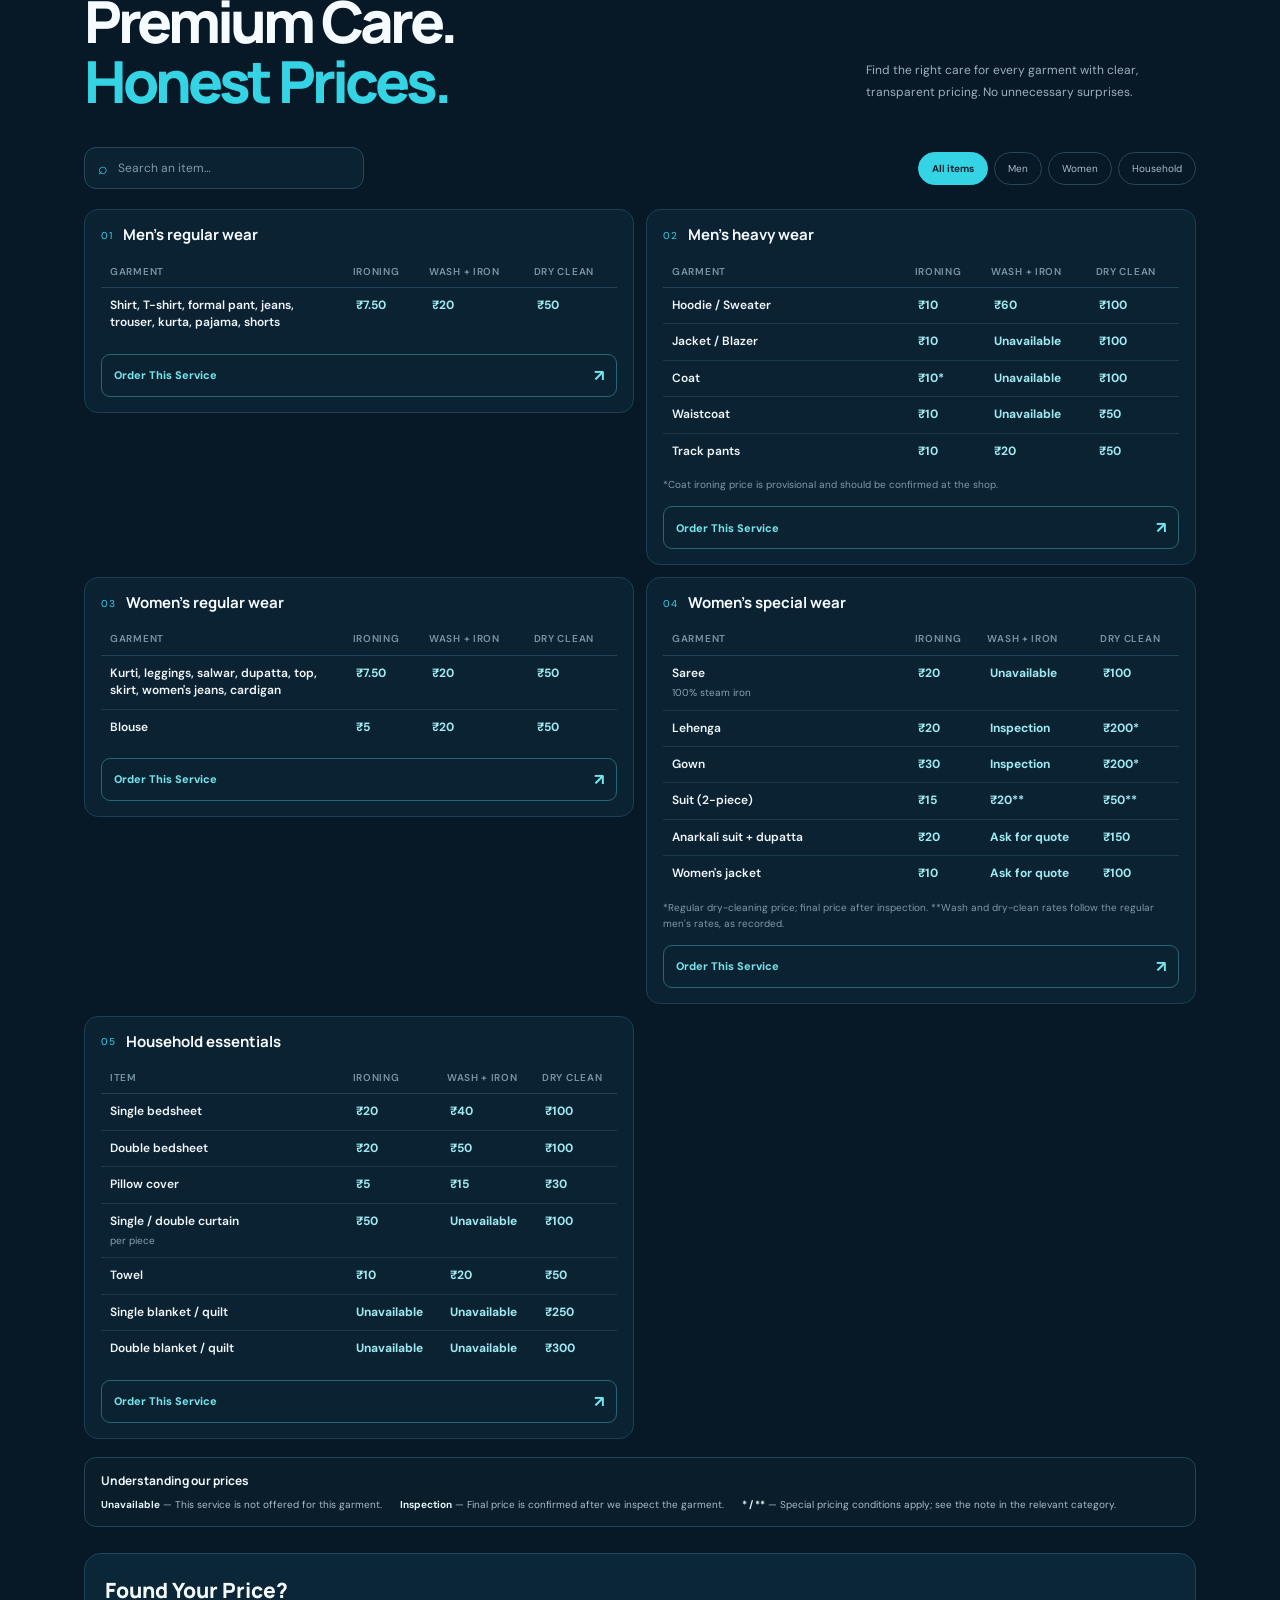
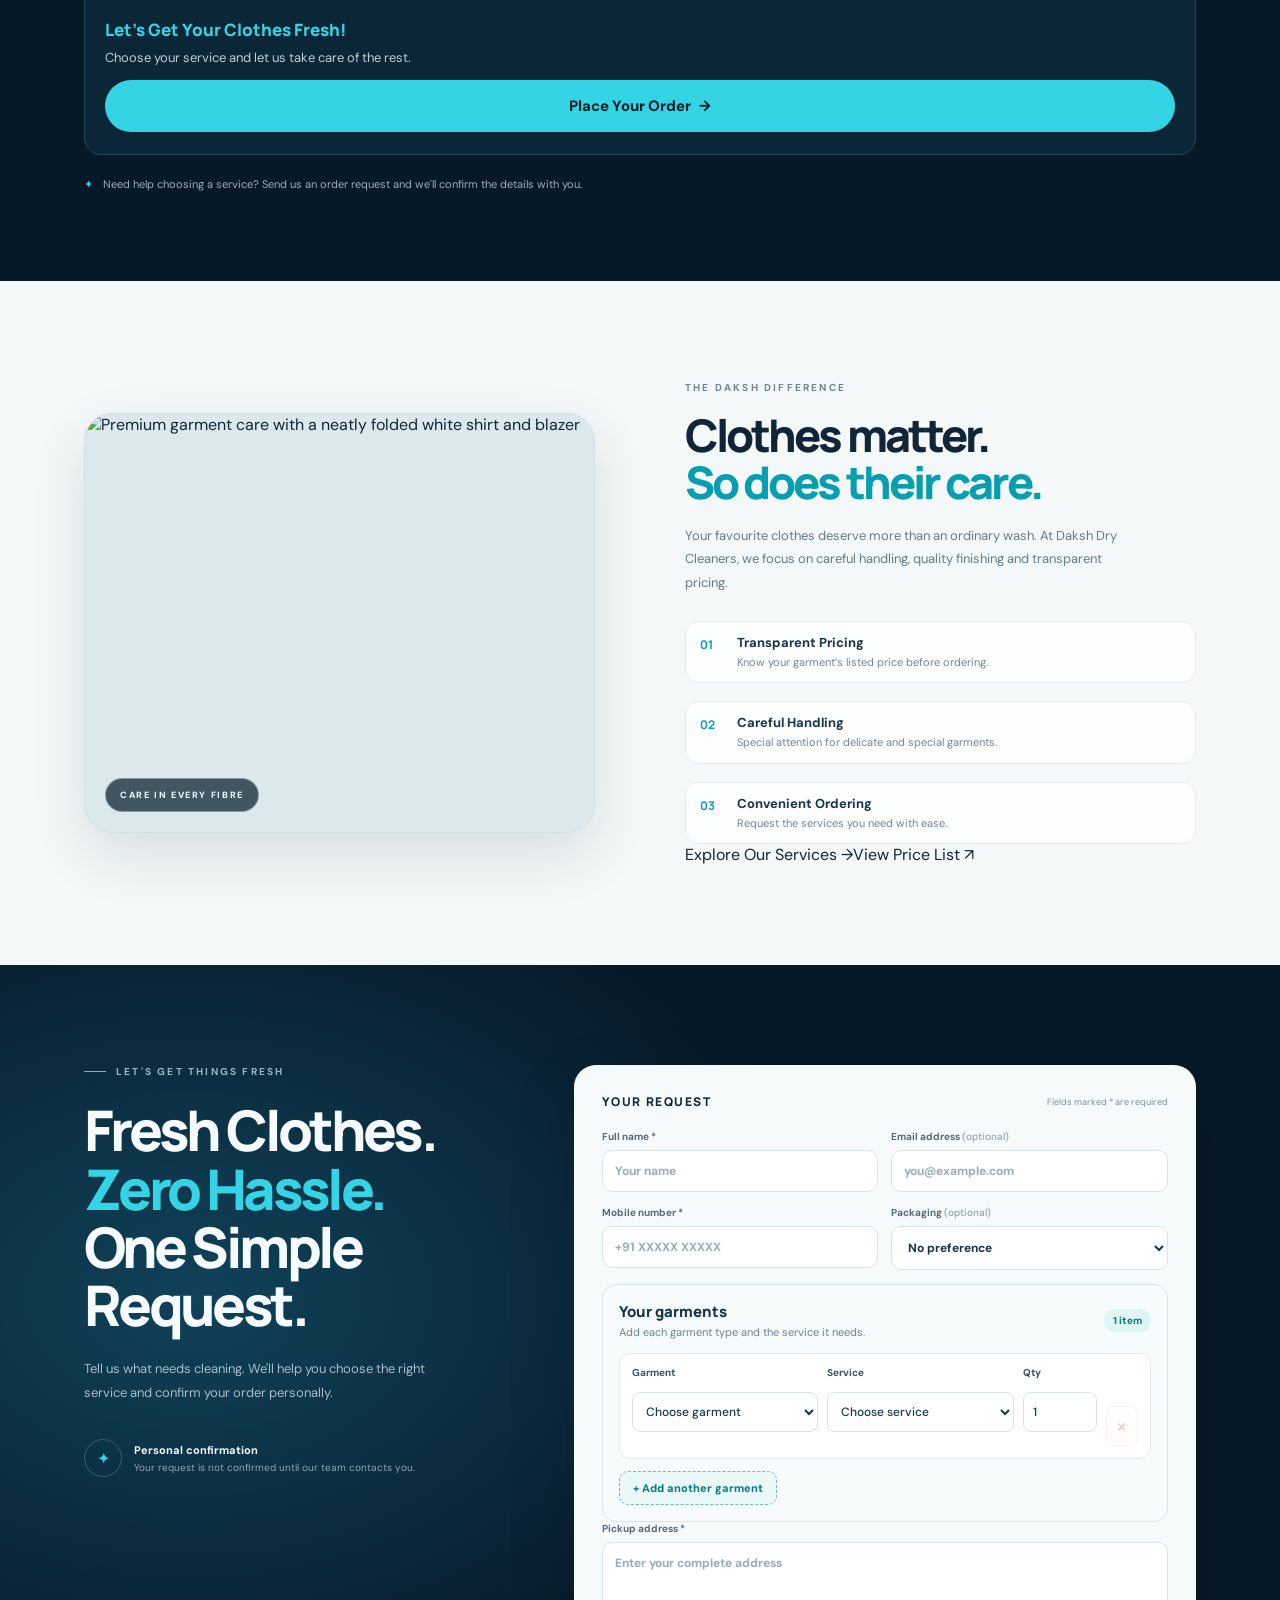
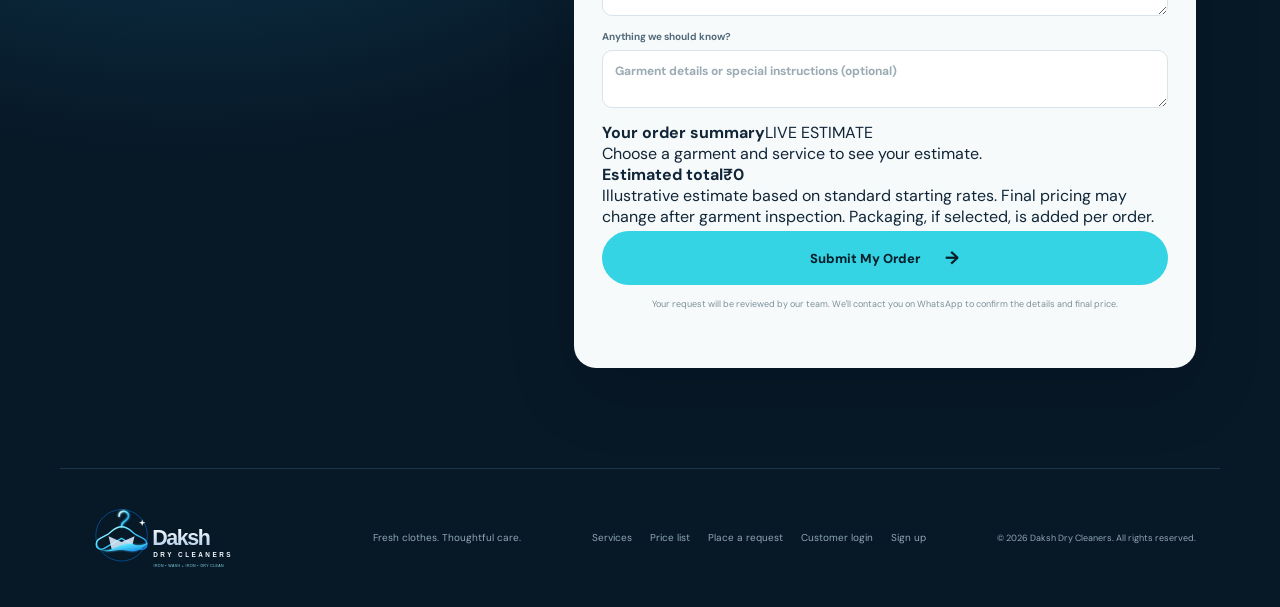
==== commit 340e29e5: "Add live order summary and improve submit button copy" ====
--- a/index.html
+++ b/index.html
@@ -129,8 +129,14 @@
         </div>
         <label>Pickup address *<textarea name="address" rows="3" required placeholder="Enter your complete address"></textarea></label>
         <label>Anything we should know? <textarea name="notes" rows="2" placeholder="Garment details or special instructions (optional)"></textarea></label>
-        <button class="button button-primary submit-button" type="submit">Send request <span>→</span></button>
-        <p class="form-disclaimer">We'll contact you to confirm your request. Prices for inspected items are confirmed separately.</p>
+        <div class="live-order-summary" aria-live="polite" aria-atomic="true">
+          <div class="summary-heading"><strong>Your order summary</strong><span>LIVE ESTIMATE</span></div>
+          <div id="orderSummaryLines" class="summary-lines"><p class="summary-empty">Choose a garment and service to see your estimate.</p></div>
+          <div class="summary-total"><strong>Estimated total</strong><strong id="orderSummaryTotal">₹0</strong></div>
+          <p class="summary-disclaimer">Illustrative estimate based on standard starting rates. Final pricing may change after garment inspection. Packaging, if selected, is added per order.</p>
+        </div>
+        <button class="button button-primary submit-button" type="submit">Submit My Order <span>→</span></button>
+        <p class="form-disclaimer">Your request will be reviewed by our team. We'll contact you on WhatsApp to confirm the details and final price.</p>
         <p id="formMessage" class="form-message" role="status" aria-live="polite"></p>
       </form>
       <template id="garmentEntryTemplate">
--- a/style.css
+++ b/style.css
@@ -162,3 +162,20 @@
 @media(max-width:850px){.promise-section{gap:38px}.promise-photo-art,.promise-photo{min-height:350px}}
 @media(max-width:680px){.promise-section{grid-template-columns:1fr;gap:28px;padding:68px 18px}.promise-photo-art,.promise-photo{min-height:300px}.promise-copy h2{font-size:clamp(34px,9vw,43px)}.promise-points{gap:10px}}
 @media(prefers-reduced-motion:reduce){.promise-photo{animation:none;transform:none}.promise-points>div{transition:none}}
+
+/* Flexible multi-garment order builder */
+.optional-label{font-size:10px;color:#8ca5b2;font-weight:500}
+.garment-builder{padding:16px;border:1px solid #d8e5e8;border-radius:14px;background:#f7fbfc}
+.garment-builder-heading{display:flex;align-items:center;justify-content:space-between;gap:12px;margin-bottom:14px}
+.garment-builder-heading strong{display:block;color:#14364a;font:800 15px "Manrope",sans-serif}
+.garment-builder-heading small{display:block;margin-top:3px;color:#6c8390;font-size:11px}
+.garment-count{padding:5px 9px;border-radius:999px;background:#dff5f3;color:#087f7d;font-size:10px;font-weight:800;white-space:nowrap}
+.garment-entries{display:grid;gap:10px}
+.garment-entry{display:grid;grid-template-columns:minmax(0,1.15fr) minmax(0,1.15fr) 74px 32px;gap:9px;align-items:end;padding:12px;background:#fff;border:1px solid #e1ebee;border-radius:11px}
+.garment-entry label{display:grid;gap:6px;color:#365262;font-size:10px;font-weight:700}
+.garment-entry select,.garment-entry input{width:100%;min-width:0;height:40px;padding:0 9px;border:1px solid #d6e2e6;border-radius:8px;background:#fff;color:#16394b;font-size:12px;font-weight:500;font-family:inherit}
+.remove-garment{width:32px;height:40px;border:1px solid #ead6d6;border-radius:8px;background:#fff5f5;color:#b44b4b;font-size:21px;cursor:pointer}
+.remove-garment:disabled{opacity:.3;cursor:not-allowed}
+.add-garment-button{margin-top:12px;padding:9px 13px;border:1px dashed #69bfc4;border-radius:9px;background:#eaf9f8;color:#087d82;font-size:11px;font-weight:800;cursor:pointer}
+.add-garment-button:hover{background:#d9f4f2}
+@media(max-width:600px){.garment-builder{padding:12px}.garment-entry{grid-template-columns:1fr 1fr;gap:9px}.garment-entry label:nth-child(3){grid-column:1}.remove-garment{grid-column:2;justify-self:end;align-self:end}.garment-builder-heading strong{font-size:14px}}
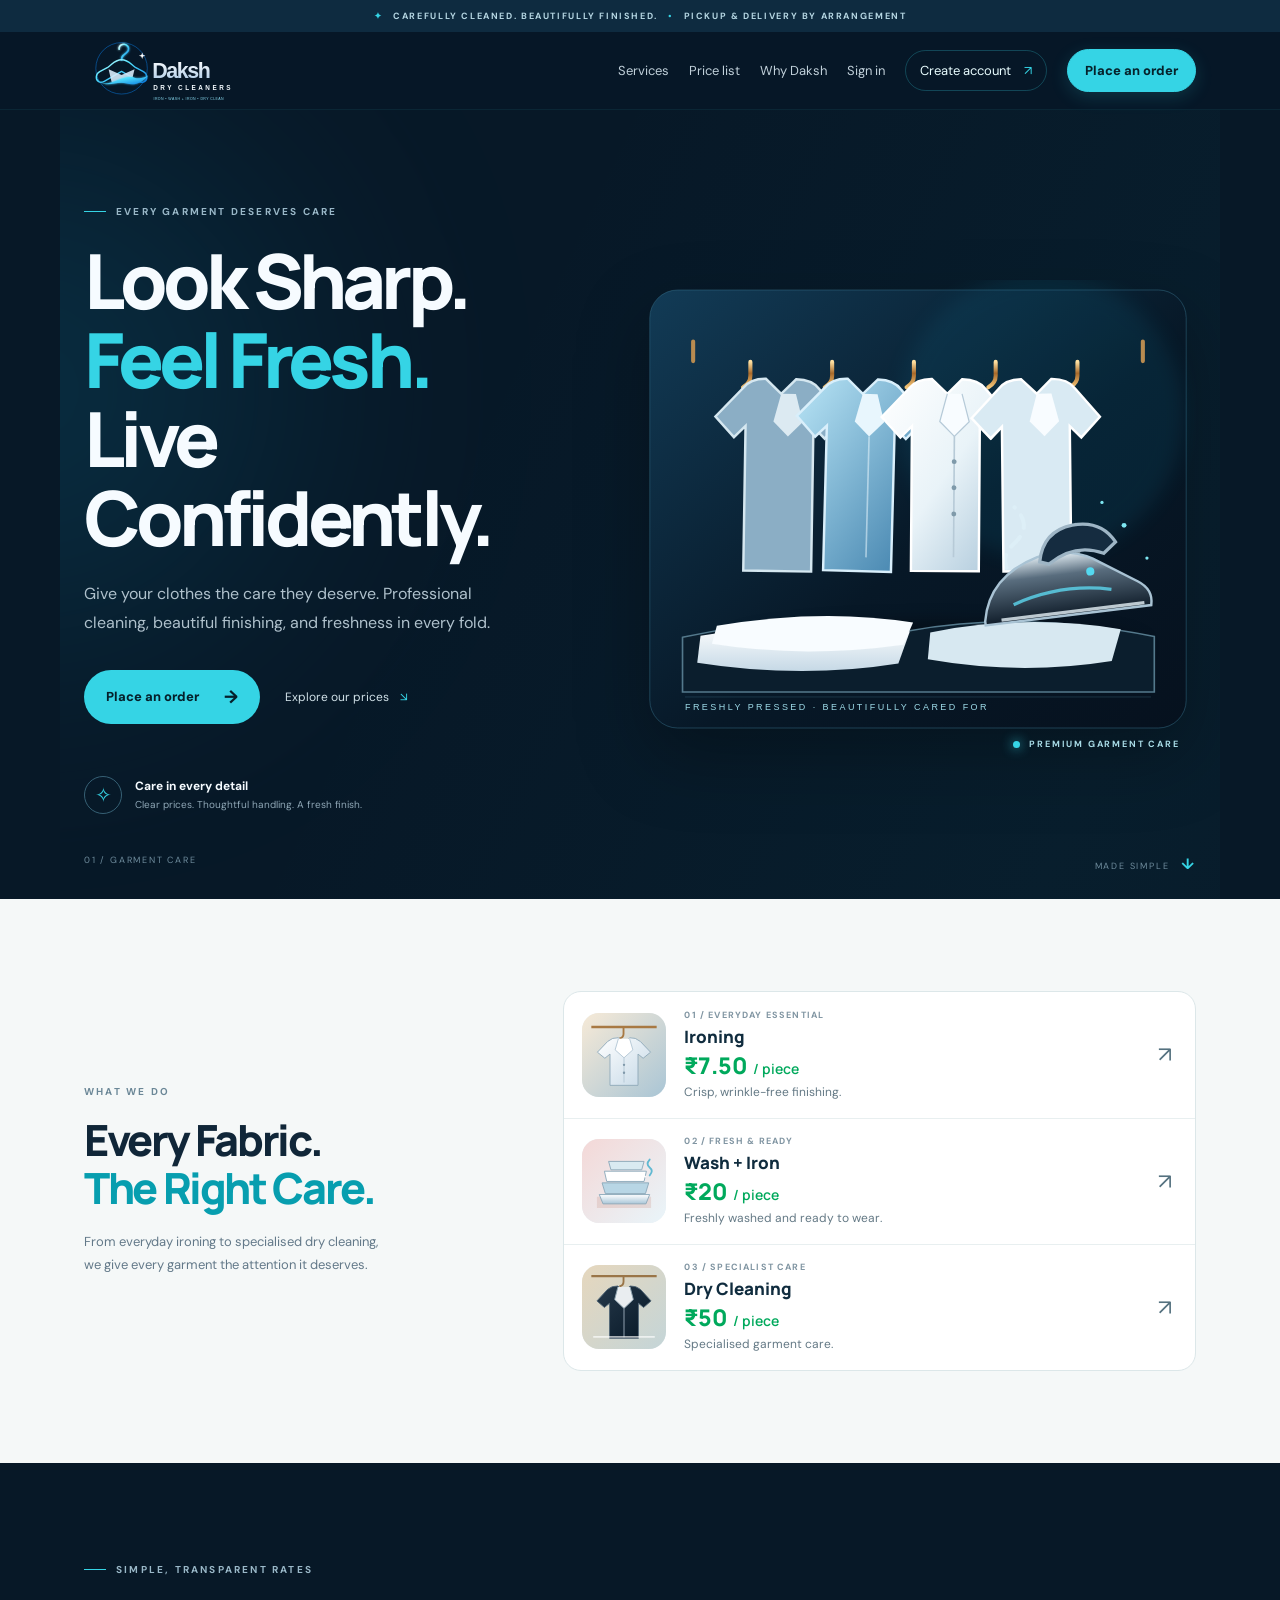
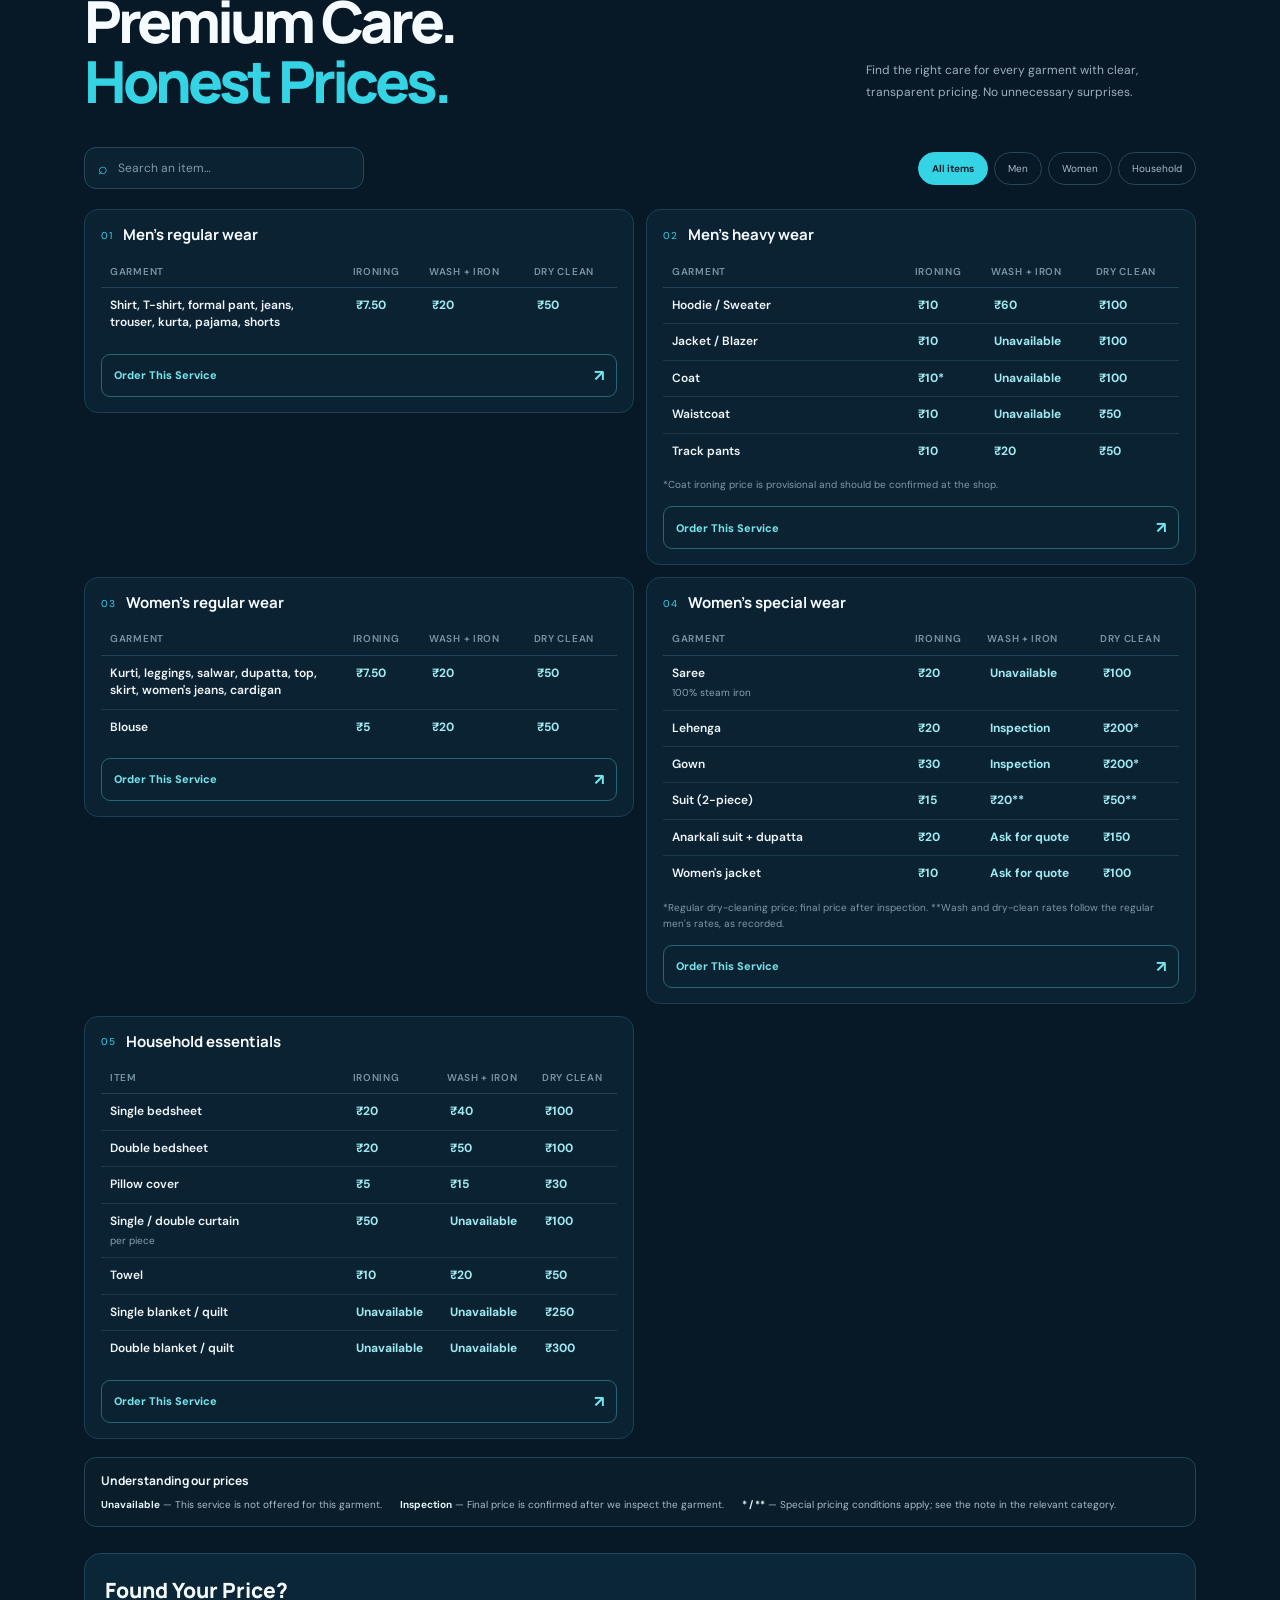
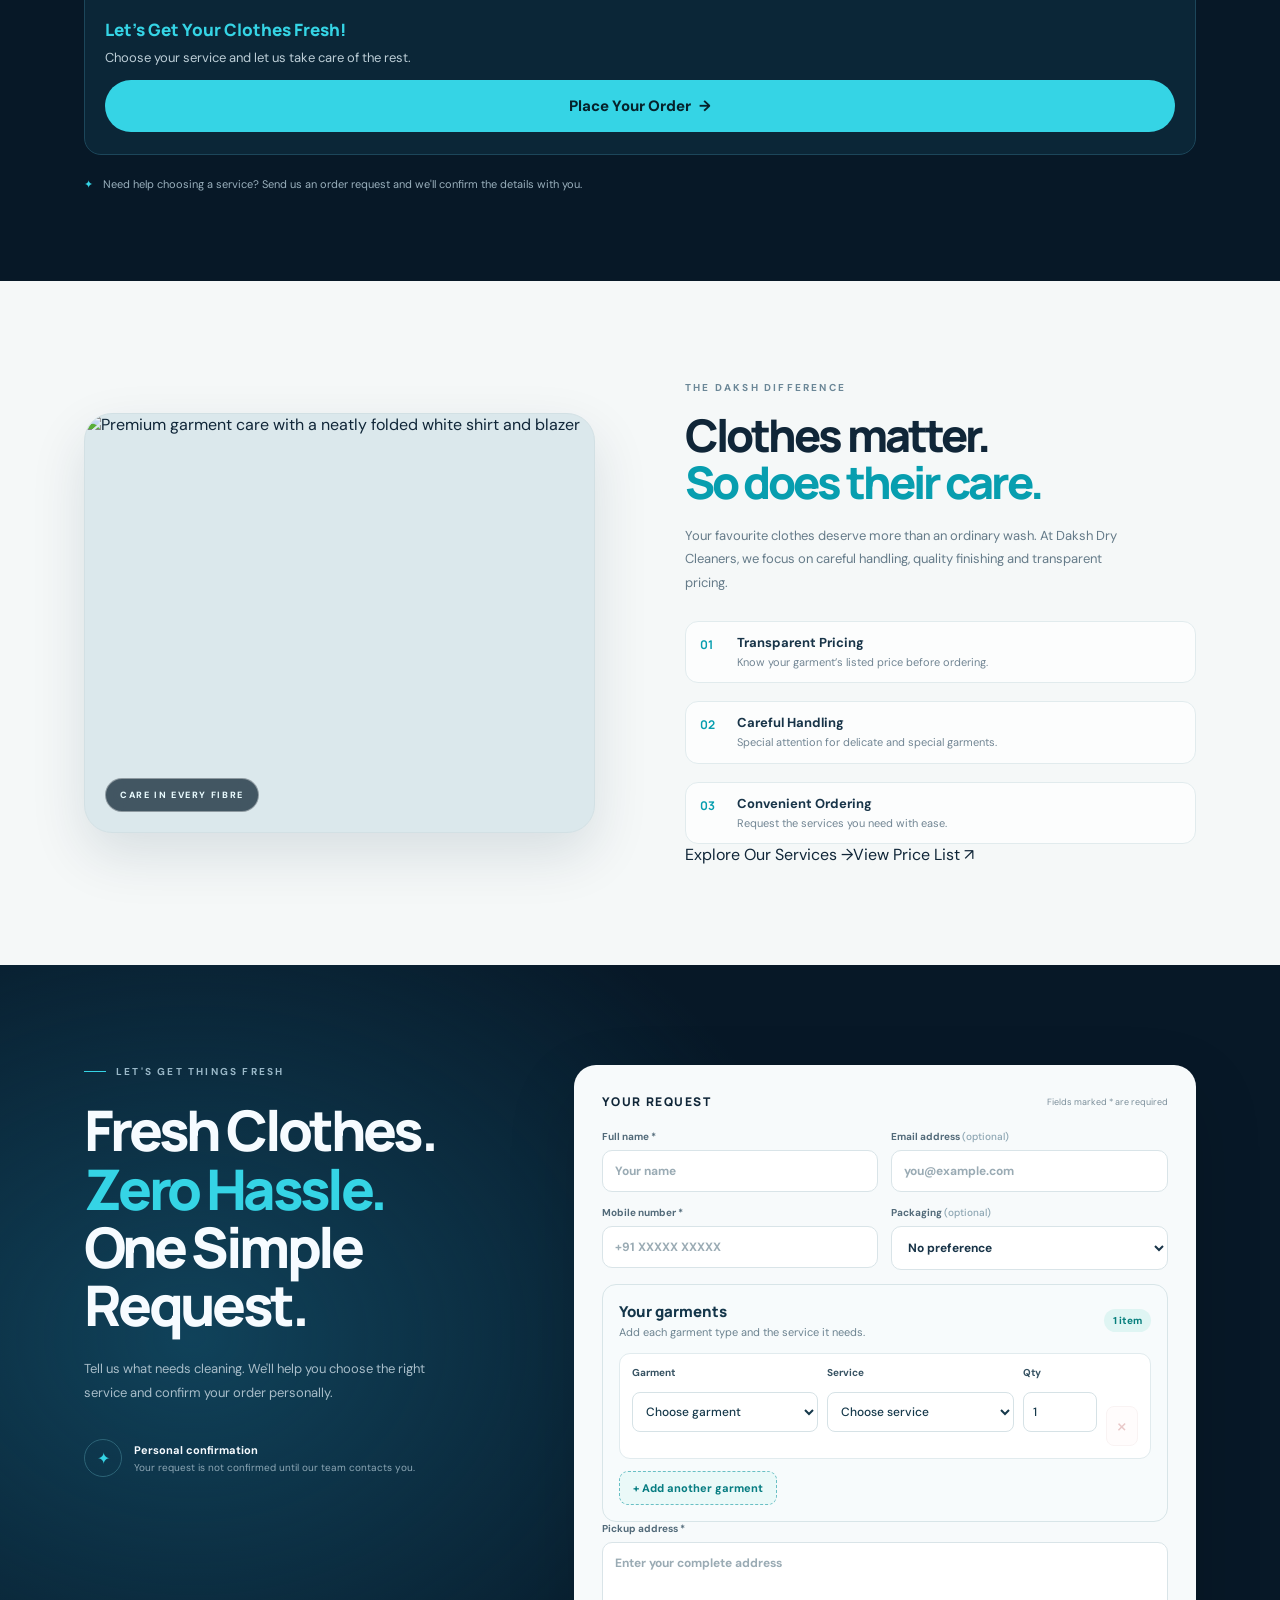
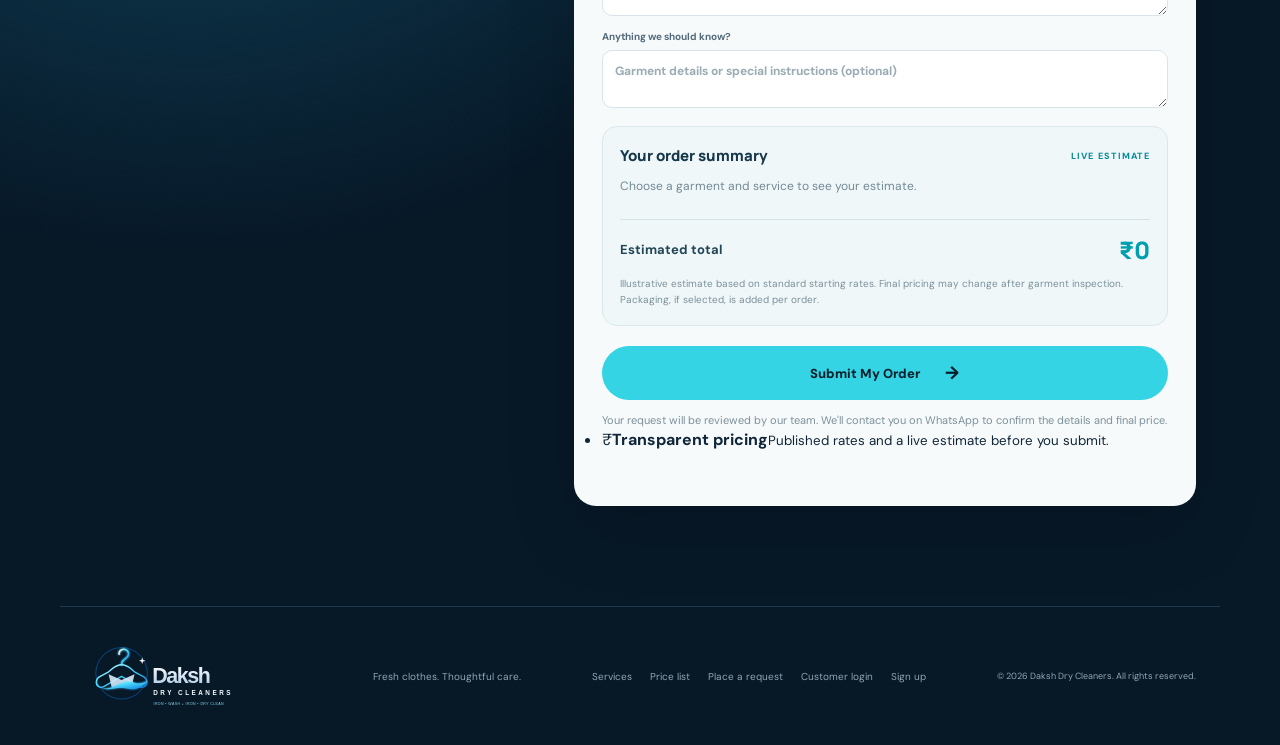
==== commit 75488f24: "Add verified pricing reassurance below order form" ====
--- a/index.html
+++ b/index.html
@@ -137,6 +137,9 @@
         </div>
         <button class="button button-primary submit-button" type="submit">Submit My Order <span>→</span></button>
         <p class="form-disclaimer">Your request will be reviewed by our team. We'll contact you on WhatsApp to confirm the details and final price.</p>
+        <ul class="order-trust-indicators" aria-label="Pricing information">
+          <li><span class="trust-icon" aria-hidden="true">₹</span><span><strong>Transparent pricing</strong><small>Published rates and a live estimate before you submit.</small></span></li>
+        </ul>
         <p id="formMessage" class="form-message" role="status" aria-live="polite"></p>
       </form>
       <template id="garmentEntryTemplate">
--- a/style.css
+++ b/style.css
@@ -179,3 +179,19 @@
 .add-garment-button{margin-top:12px;padding:9px 13px;border:1px dashed #69bfc4;border-radius:9px;background:#eaf9f8;color:#087d82;font-size:11px;font-weight:800;cursor:pointer}
 .add-garment-button:hover{background:#d9f4f2}
 @media(max-width:600px){.garment-builder{padding:12px}.garment-entry{grid-template-columns:1fr 1fr;gap:9px}.garment-entry label:nth-child(3){grid-column:1}.remove-garment{grid-column:2;justify-self:end;align-self:end}.garment-builder-heading strong{font-size:14px}}
+
+.live-order-summary{margin:18px 0 16px;padding:18px 17px;border:1px solid #d8e8eb;border-radius:15px;background:#f0f7f9;color:#17384b}
+.summary-heading{display:flex;align-items:center;justify-content:space-between;gap:10px;margin-bottom:12px}
+.summary-heading strong{font:800 15px "Manrope",sans-serif;color:#17384b}
+.summary-heading span{font-size:9px;font-weight:800;letter-spacing:.14em;color:#078d9a}
+.summary-lines{display:grid;gap:9px;min-height:26px}
+.summary-line{display:flex;justify-content:space-between;gap:14px;color:#526e7d;font-size:12px;line-height:1.4}
+.summary-line strong{color:#365666;white-space:nowrap;font-weight:700}
+.summary-empty{margin:0;color:#718995;font-size:12px}
+.summary-total{display:flex;align-items:center;justify-content:space-between;gap:12px;margin-top:15px;padding-top:13px;border-top:1px solid #d4e3e7}
+.summary-total strong:first-child{font-size:13px;color:#234657}
+.summary-total strong:last-child{font:800 24px "Manrope",sans-serif;color:#009eae}
+.summary-disclaimer{margin:10px 0 0;color:#7b909a;font-size:10px;line-height:1.55}
+.submit-button{width:100%;justify-content:center}
+.form-disclaimer{font-size:11px;line-height:1.55}
+@media(max-width:600px){.live-order-summary{padding:15px 13px}.summary-heading strong{font-size:14px}.summary-total strong:last-child{font-size:22px}}
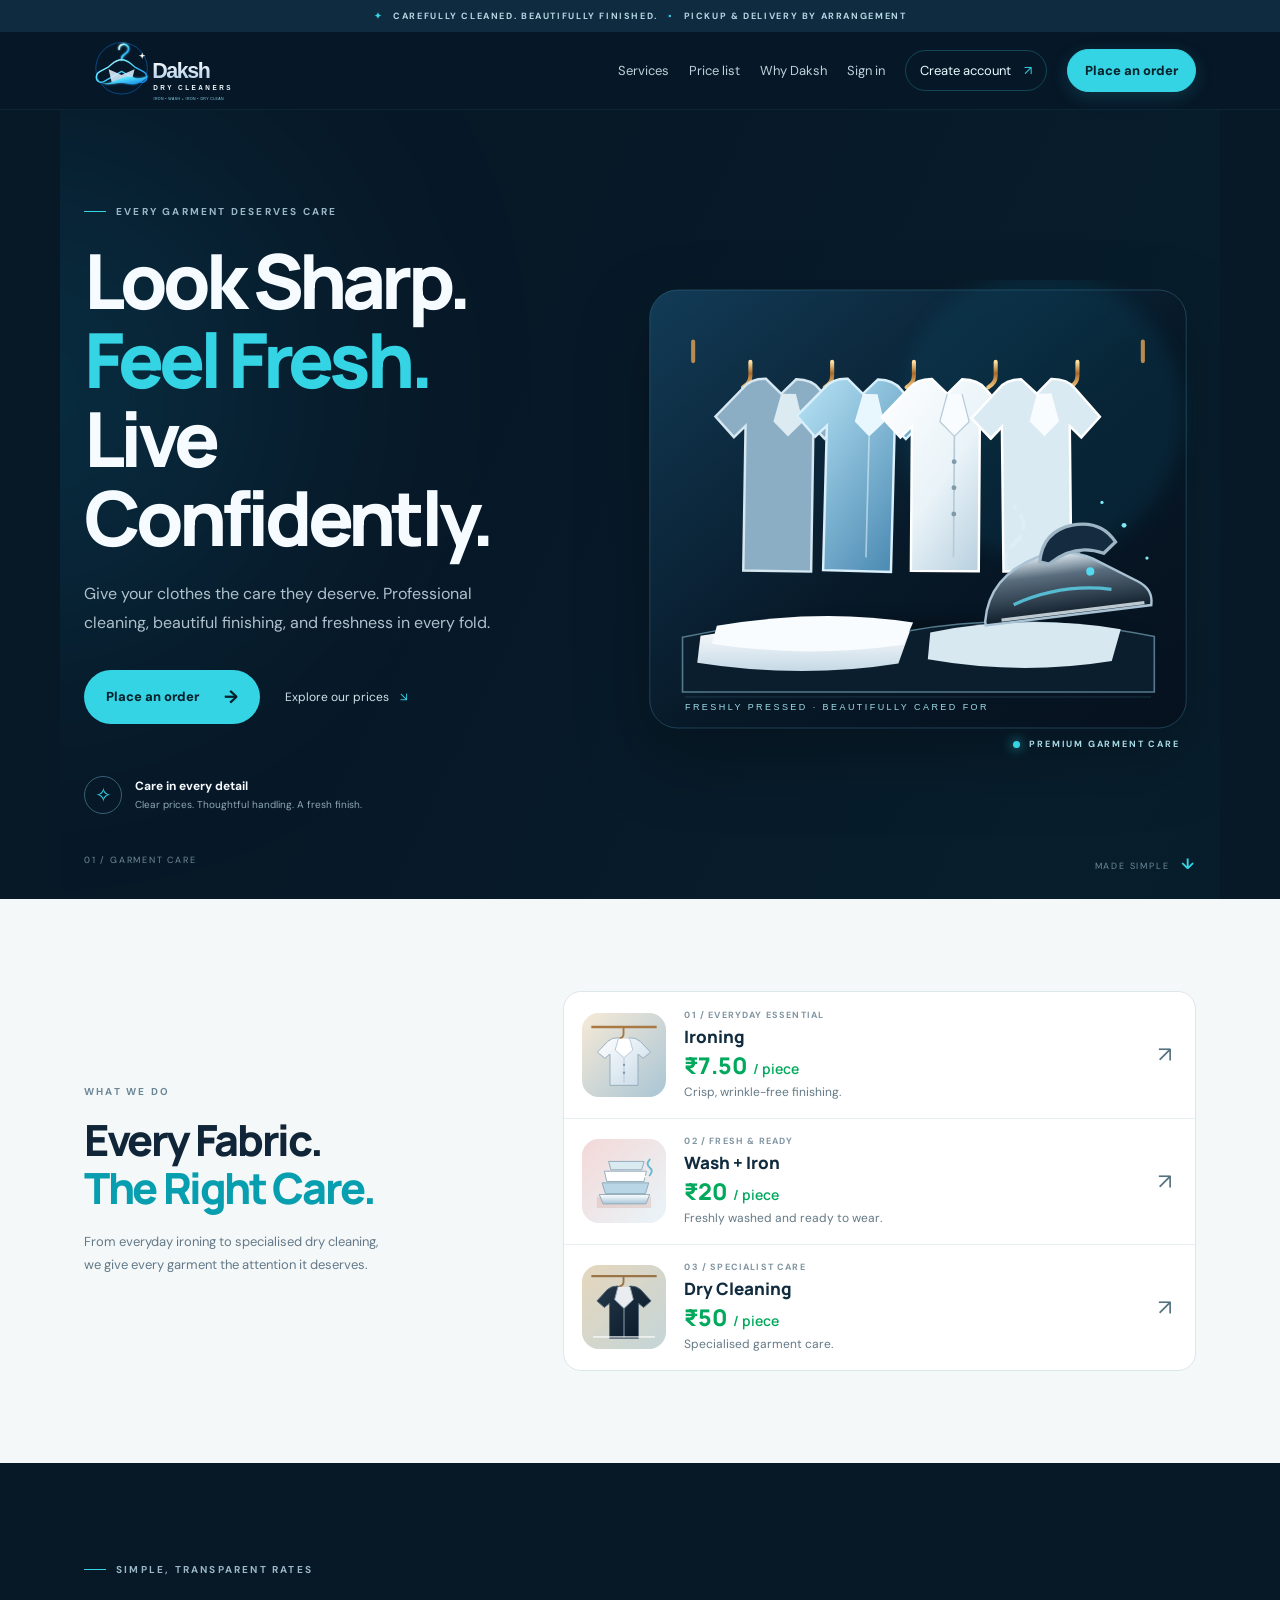
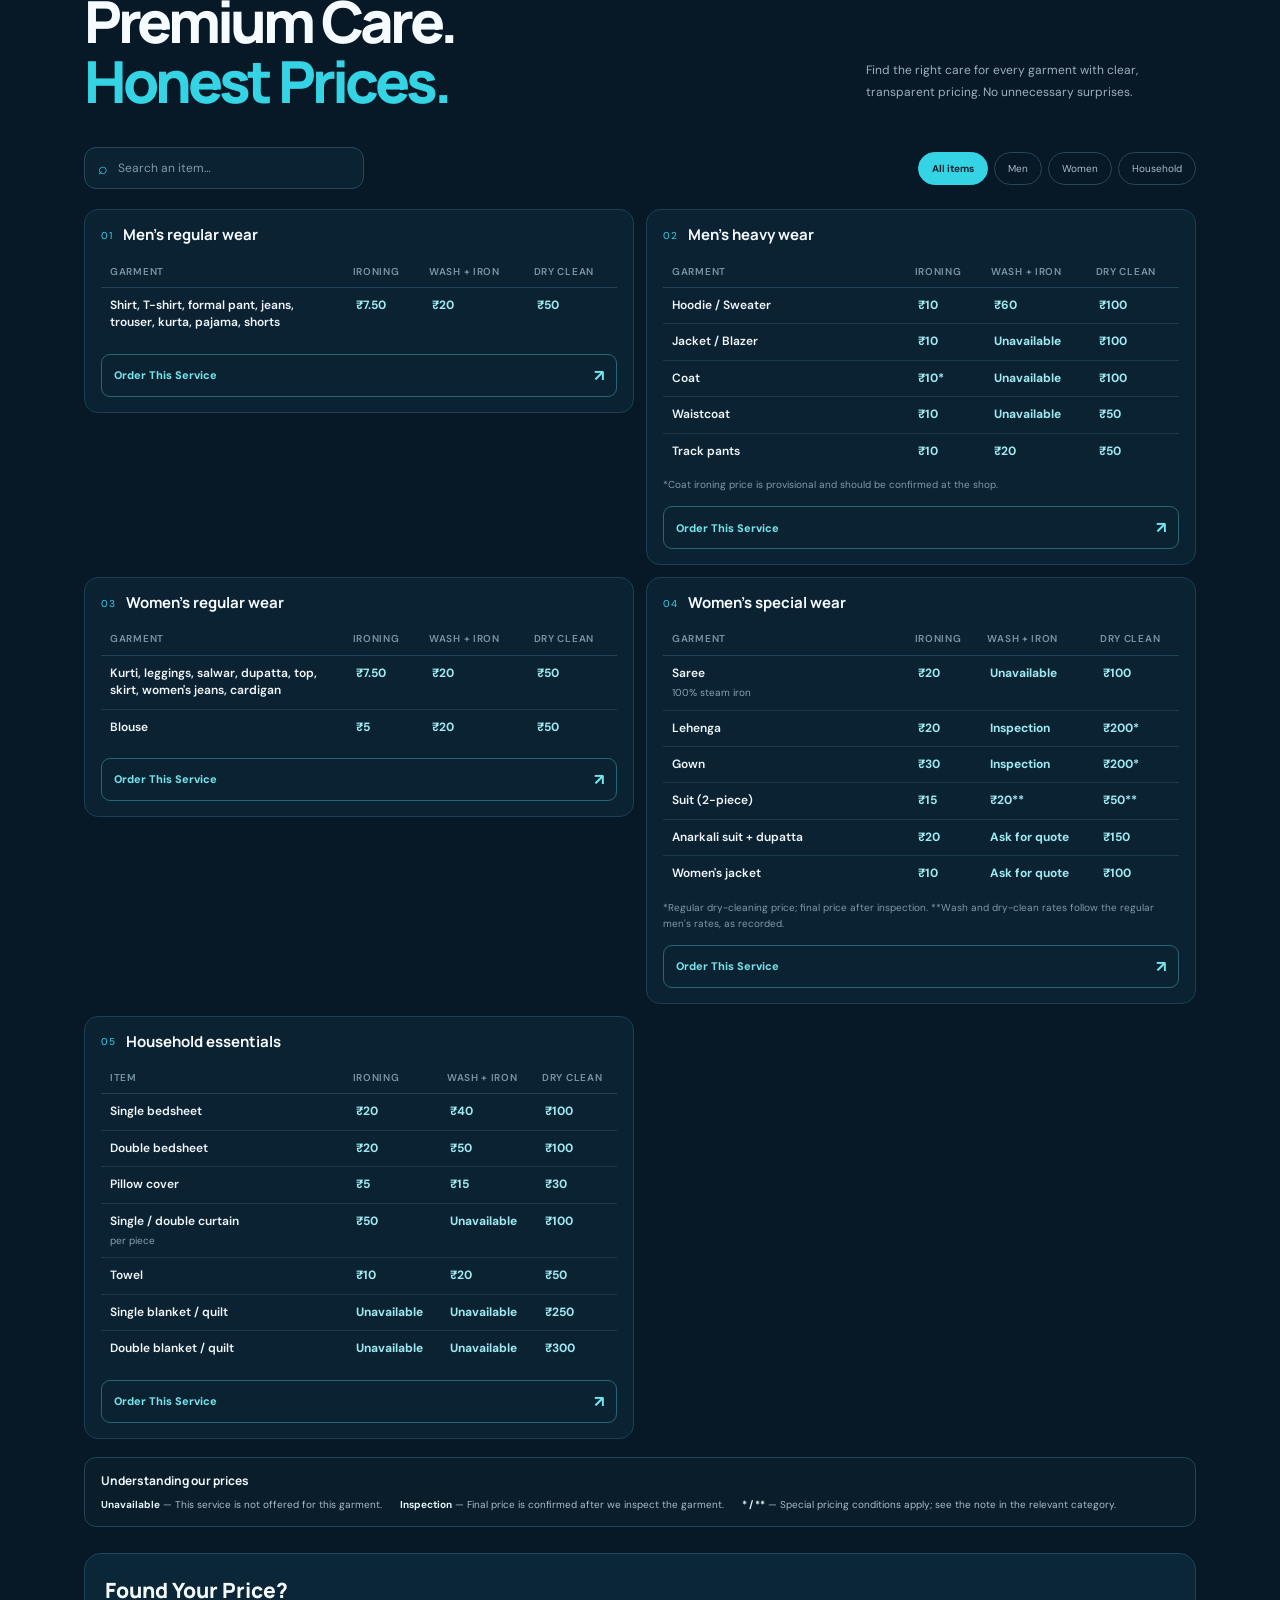
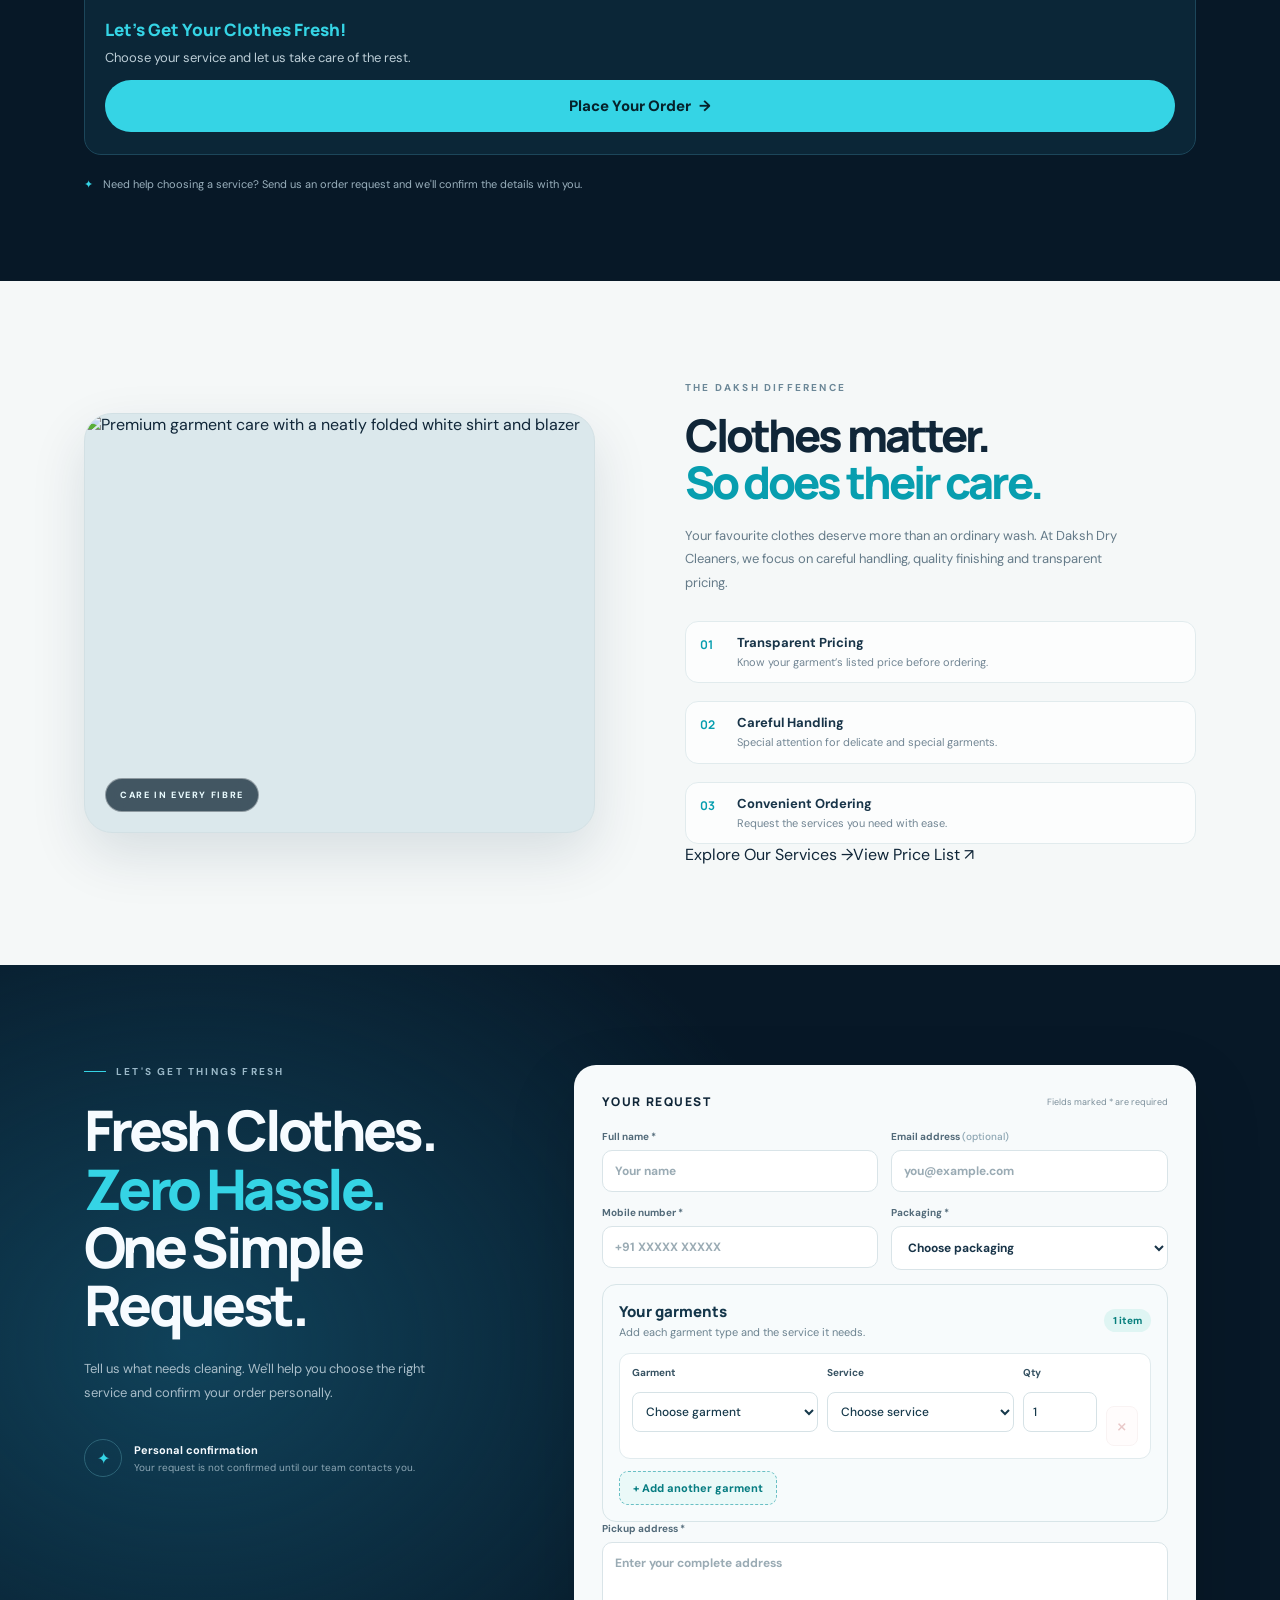
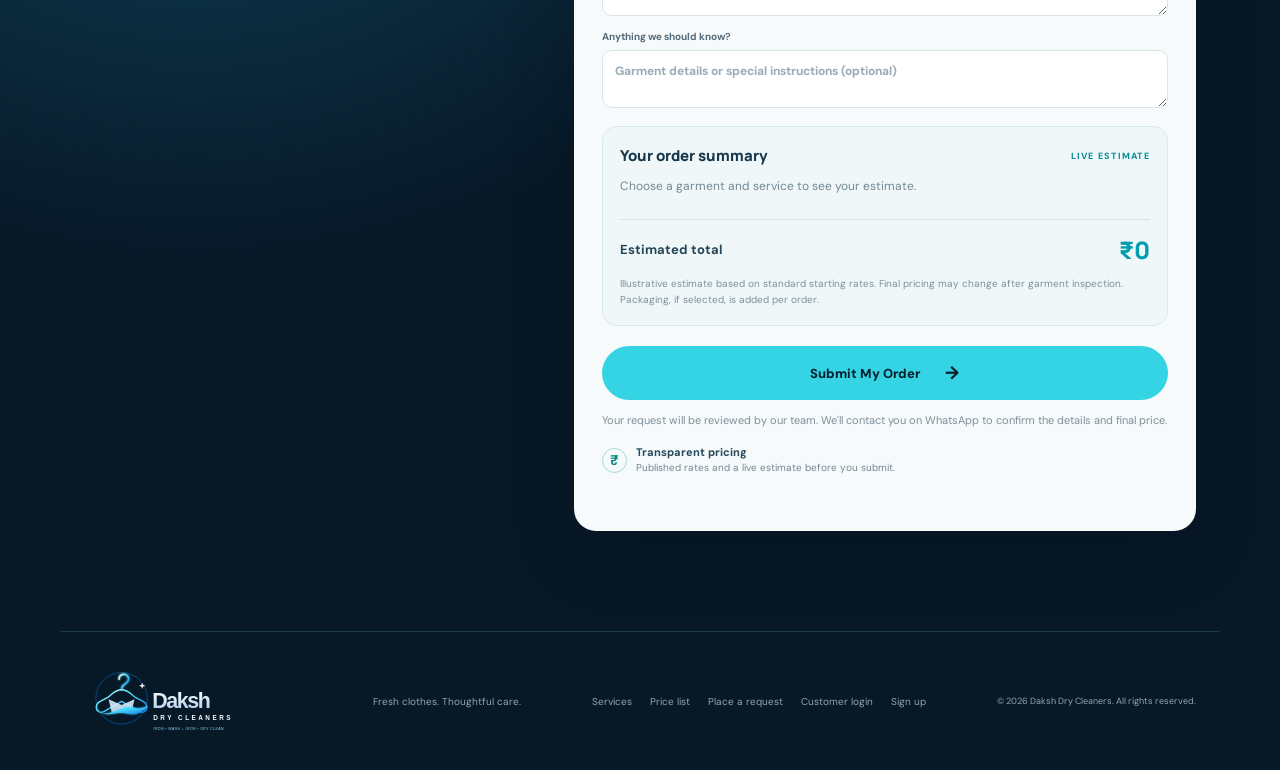
==== commit 59d21e4a: "Update packaging choice and carry bag warning" ====
--- a/index.html
+++ b/index.html
@@ -114,7 +114,7 @@
       <form id="orderForm" class="order-form">
         <div class="form-heading"><span>YOUR REQUEST</span><small>Fields marked * are required</small></div>
         <div class="form-row"><label>Full name *<input name="name" autocomplete="name" required placeholder="Your name"></label><label>Email address <span class="optional-label">(optional)</span><input name="email" type="email" autocomplete="email" placeholder="you@example.com"></label></div>
-        <div class="form-row"><label>Mobile number *<input name="mobile" autocomplete="tel" inputmode="tel" required placeholder="+91 XXXXX XXXXX"></label><label>Packaging <span class="optional-label">(optional)</span><select name="packaging"><option value="">No preference</option><option value="No">No packaging</option><option value="Yes">Add packaging (+₹4 per order)</option></select></label></div>
+        <div class="form-row"><label>Mobile number *<input name="mobile" autocomplete="tel" inputmode="tel" required placeholder="+91 XXXXX XXXXX"></label><label>Packaging *<select name="packaging" required><option value="">Choose packaging</option><option value="Yes">Yes — add packaging (₹1 per cloth)</option><option value="No">No — I will provide a carry bag</option></select><small id="packagingWarning" class="packaging-warning" hidden>As you don’t want packaging, please provide a carry bag. Otherwise, packaging will be processed with appropriate charges.</small></label></div>
         <div class="garment-builder">
           <div class="garment-builder-heading"><div><strong>Your garments</strong><small>Add each garment type and the service it needs.</small></div><span class="garment-count" id="garmentCount">1 item</span></div>
           <div id="garmentEntries" class="garment-entries">
--- a/style.css
+++ b/style.css
@@ -195,3 +195,11 @@
 .submit-button{width:100%;justify-content:center}
 .form-disclaimer{font-size:11px;line-height:1.55}
 @media(max-width:600px){.live-order-summary{padding:15px 13px}.summary-heading strong{font-size:14px}.summary-total strong:last-child{font-size:22px}}
+
+/* Evidence-based order reassurance: show only claims supported by the current flow */
+.order-trust-indicators{display:flex;flex-wrap:wrap;gap:12px 22px;list-style:none;padding:0;margin:16px 0 0}
+.order-trust-indicators li{display:flex;align-items:center;gap:9px;min-width:0;color:#55717f}
+.trust-icon{width:25px;height:25px;flex:0 0 25px;display:grid;place-items:center;border:1px solid #a7d9d8;border-radius:50%;color:#078e83;font-size:14px;font-weight:800}
+.order-trust-indicators strong{display:block;color:#284c5d;font-size:11px;font-weight:800}
+.order-trust-indicators small{display:block;margin-top:2px;color:#718995;font-size:10px;line-height:1.4}
+@media(max-width:600px){.order-trust-indicators{display:grid;gap:10px}}
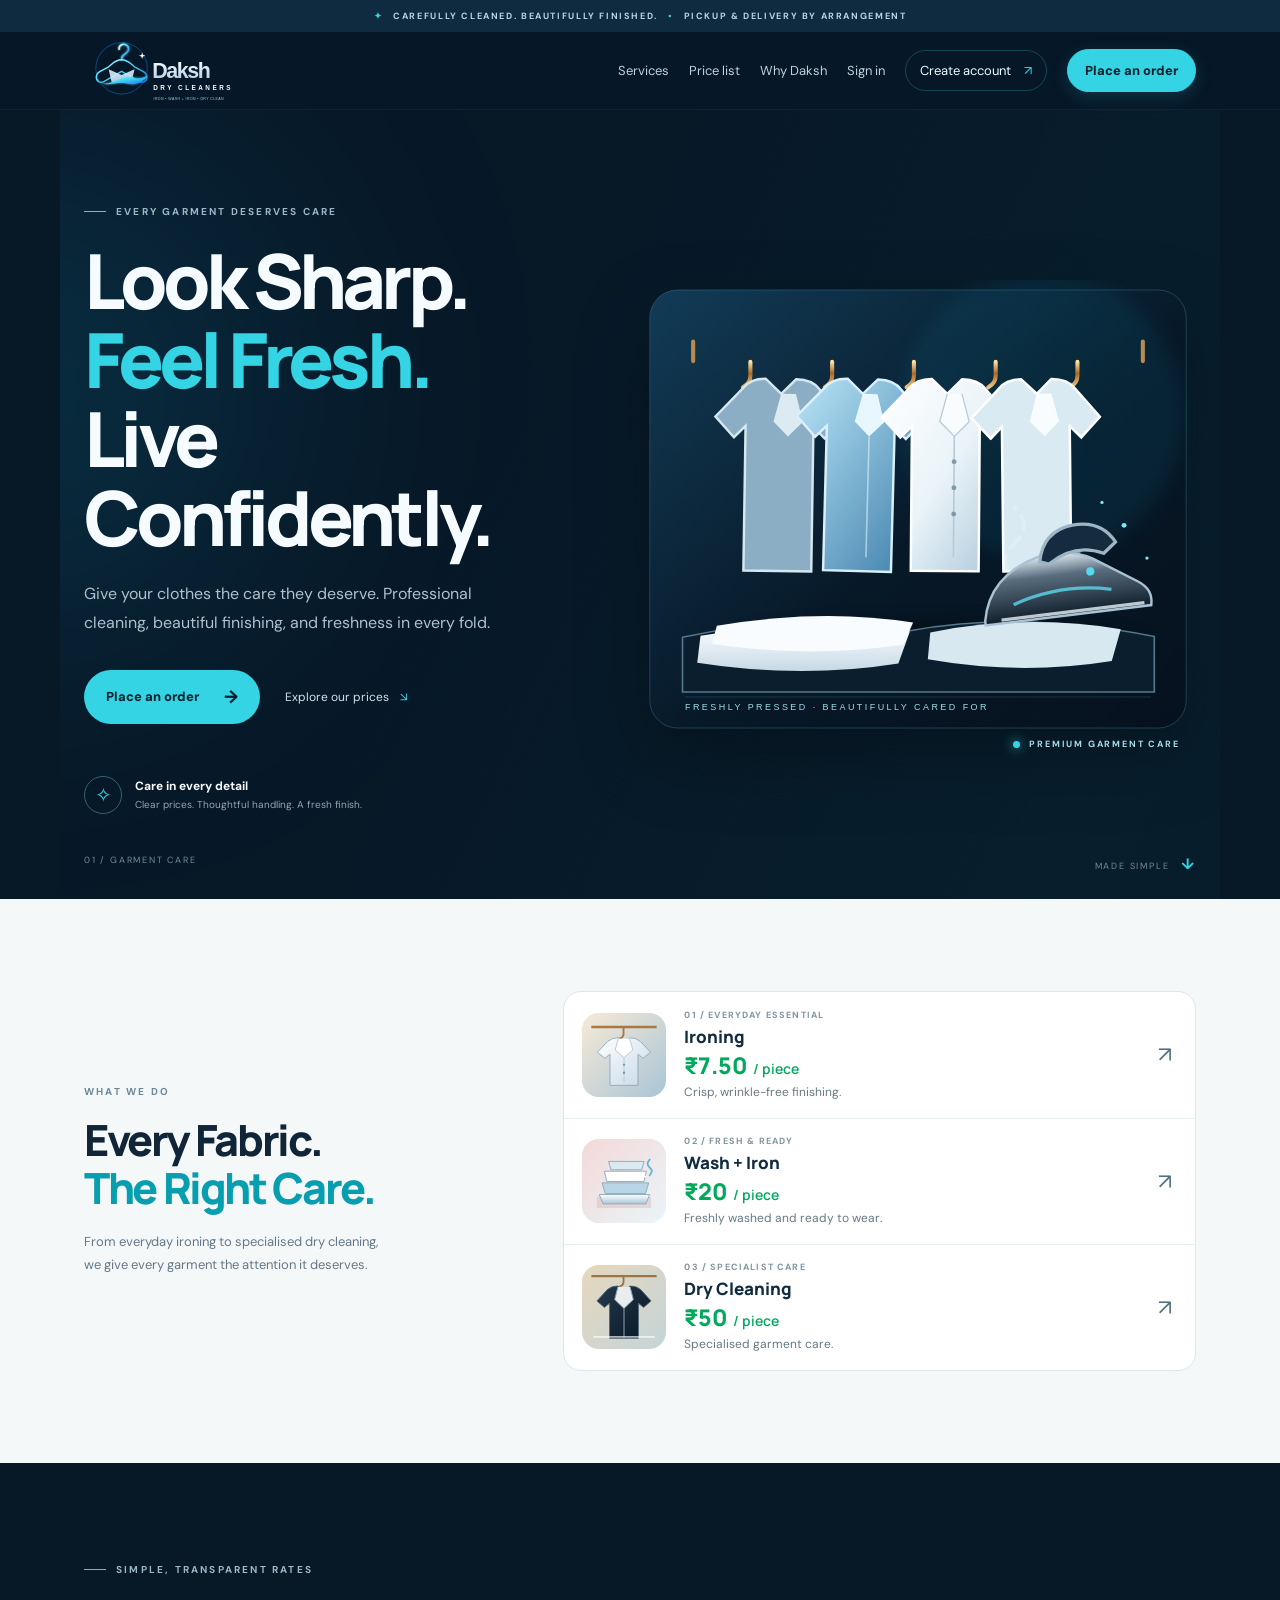
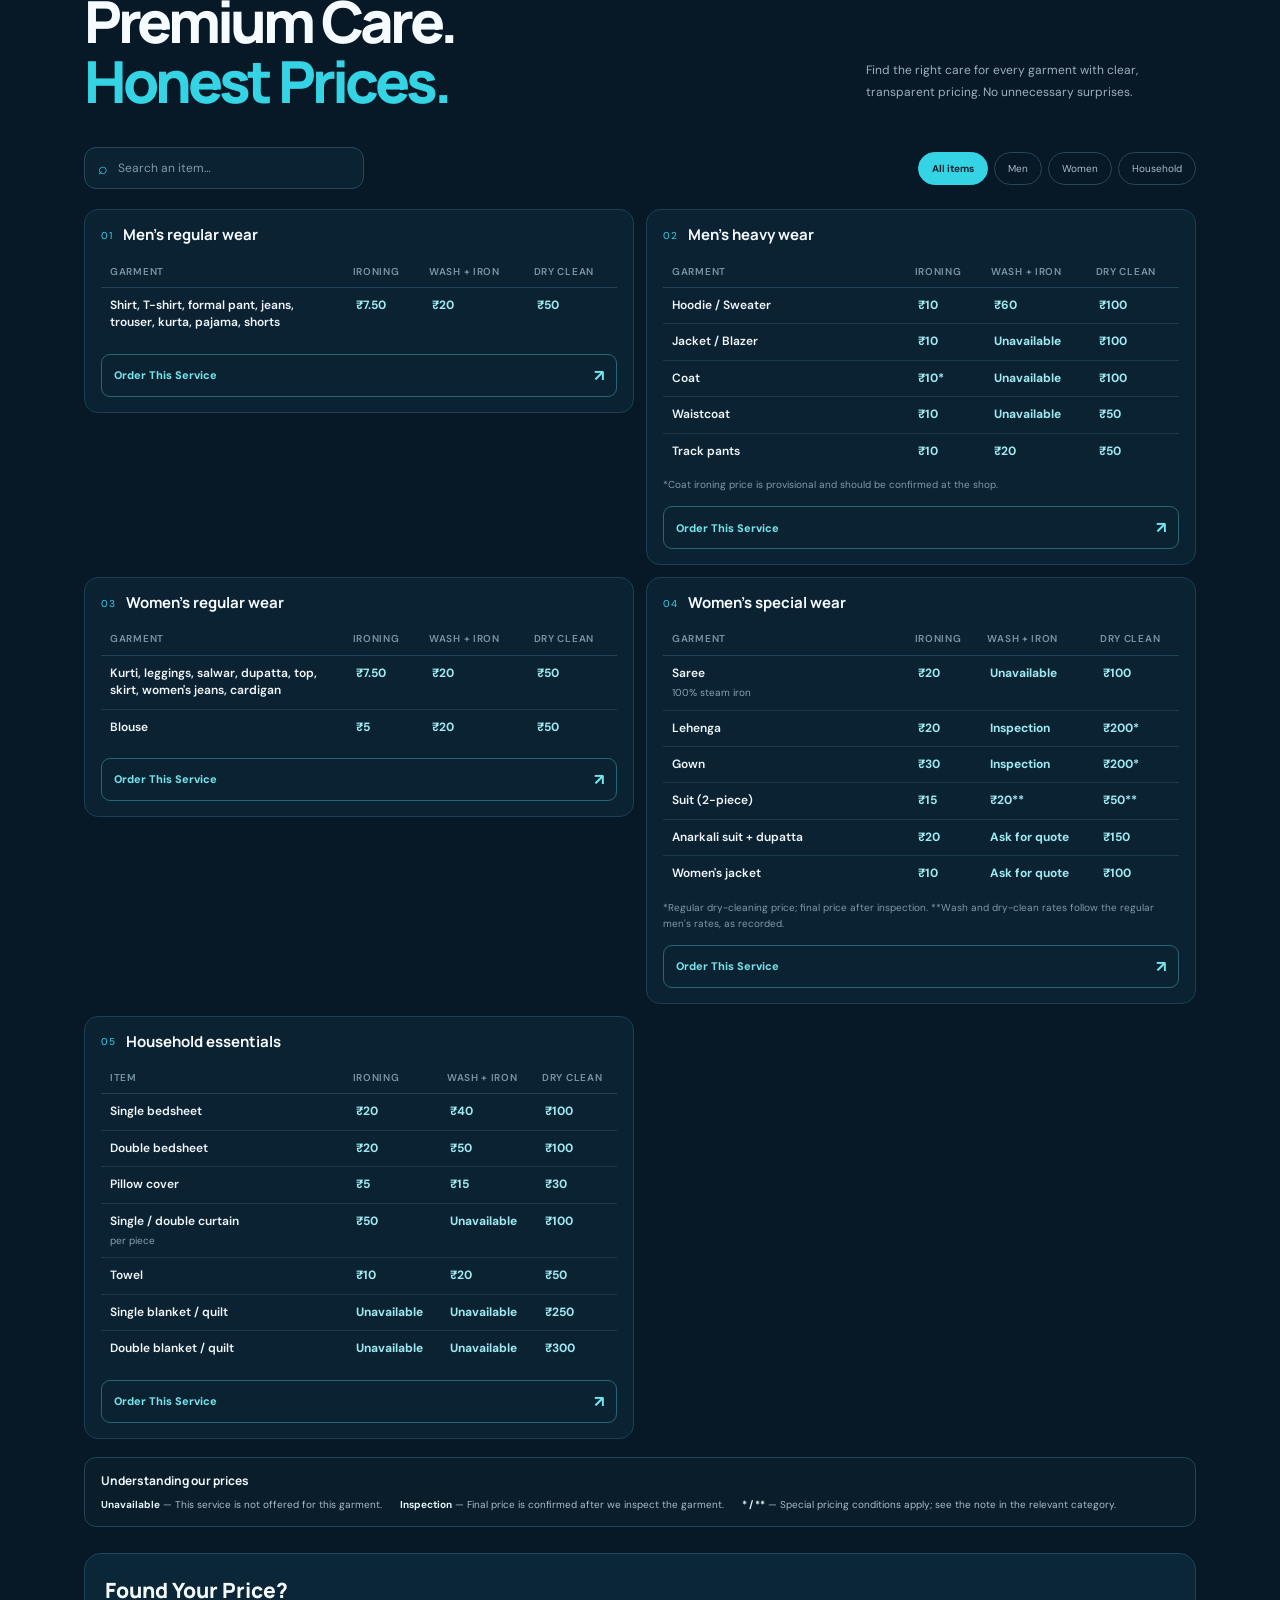
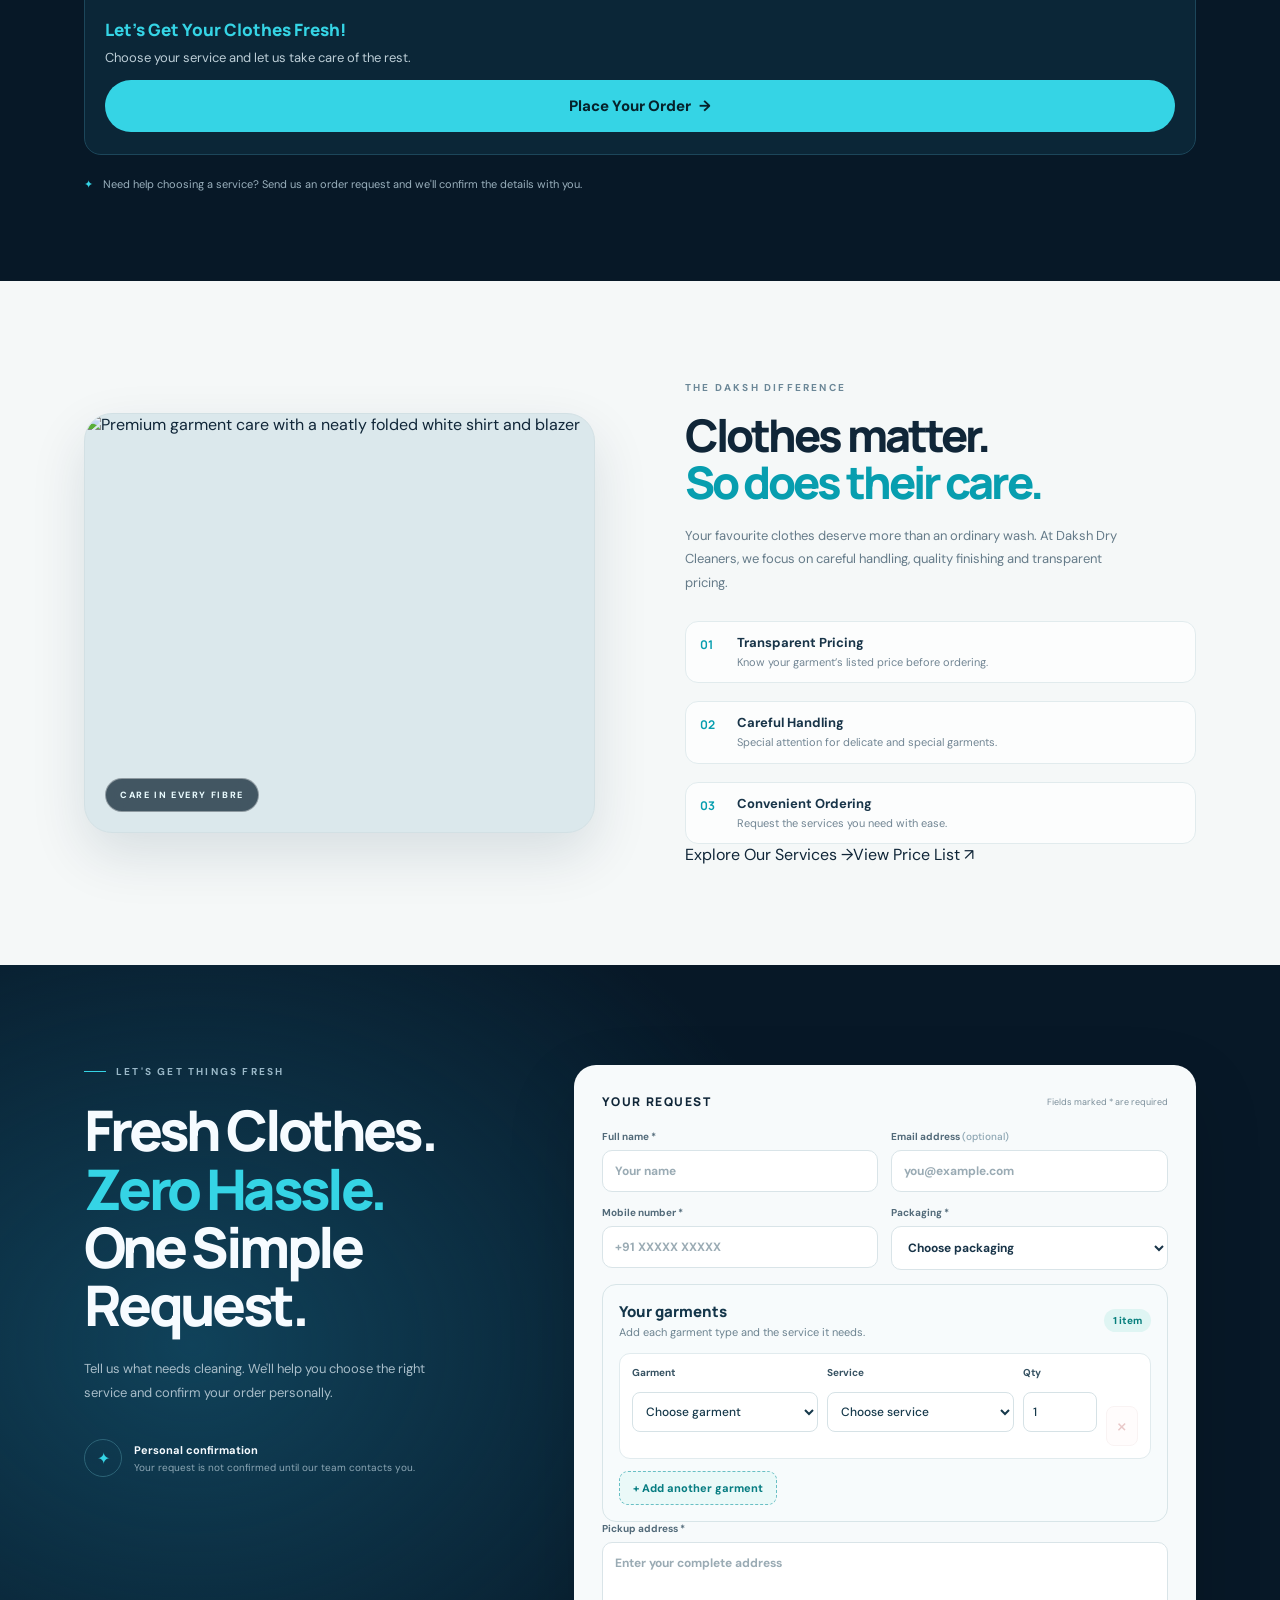
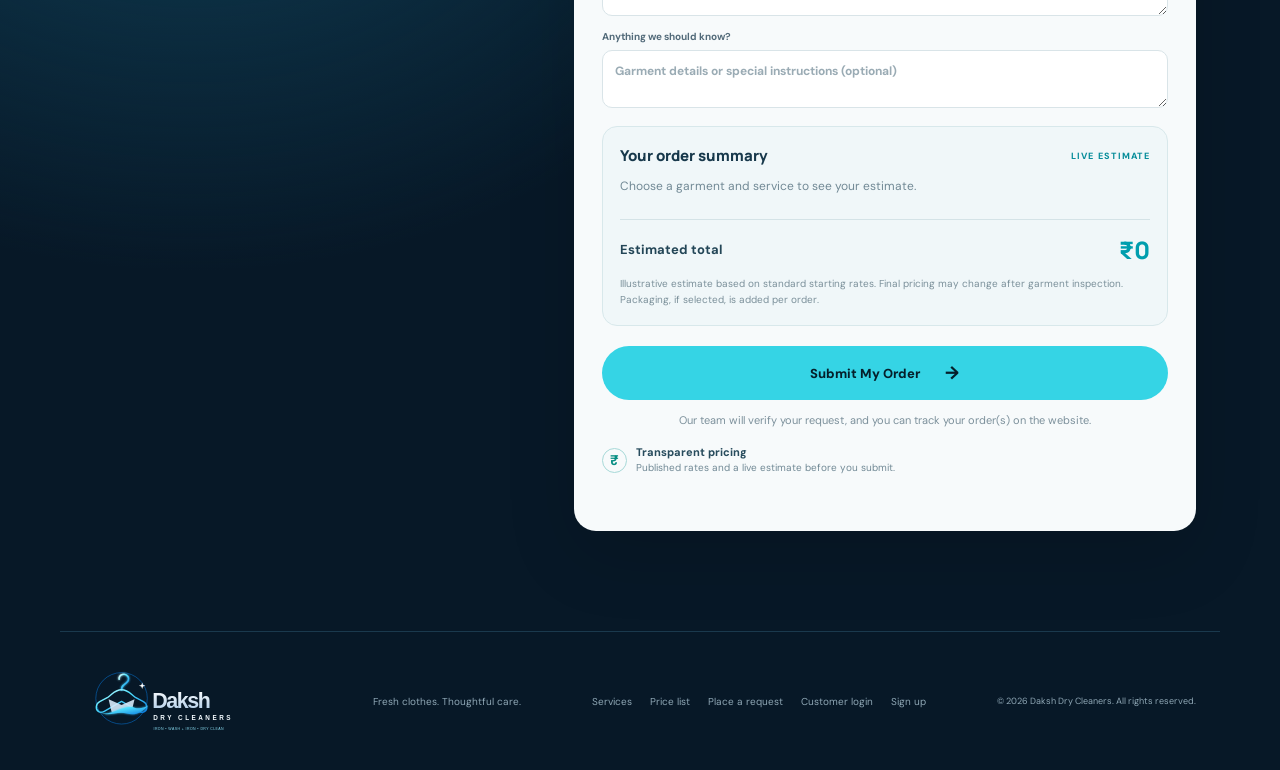
==== commit 5bad393a: "Update order form confirmation and tracking message" ====
--- a/index.html
+++ b/index.html
@@ -136,7 +136,7 @@
           <p class="summary-disclaimer">Illustrative estimate based on standard starting rates. Final pricing may change after garment inspection. Packaging, if selected, is added per order.</p>
         </div>
         <button class="button button-primary submit-button" type="submit">Submit My Order <span>→</span></button>
-        <p class="form-disclaimer">Your request will be reviewed by our team. We'll contact you on WhatsApp to confirm the details and final price.</p>
+        <p class="form-disclaimer">Our team will verify your request, and you can track your order(s) on the website.</p>
         <ul class="order-trust-indicators" aria-label="Pricing information">
           <li><span class="trust-icon" aria-hidden="true">₹</span><span><strong>Transparent pricing</strong><small>Published rates and a live estimate before you submit.</small></span></li>
         </ul>
--- a/style.css
+++ b/style.css
@@ -203,3 +203,6 @@
 .order-trust-indicators strong{display:block;color:#284c5d;font-size:11px;font-weight:800}
 .order-trust-indicators small{display:block;margin-top:2px;color:#718995;font-size:10px;line-height:1.4}
 @media(max-width:600px){.order-trust-indicators{display:grid;gap:10px}}
+
+.packaging-warning{display:block;margin-top:8px;padding:9px 10px;border-left:3px solid #d58a24;border-radius:6px;background:#fff4df;color:#87530e;font-size:10px;line-height:1.5;font-weight:600}
+.packaging-warning[hidden]{display:none}
